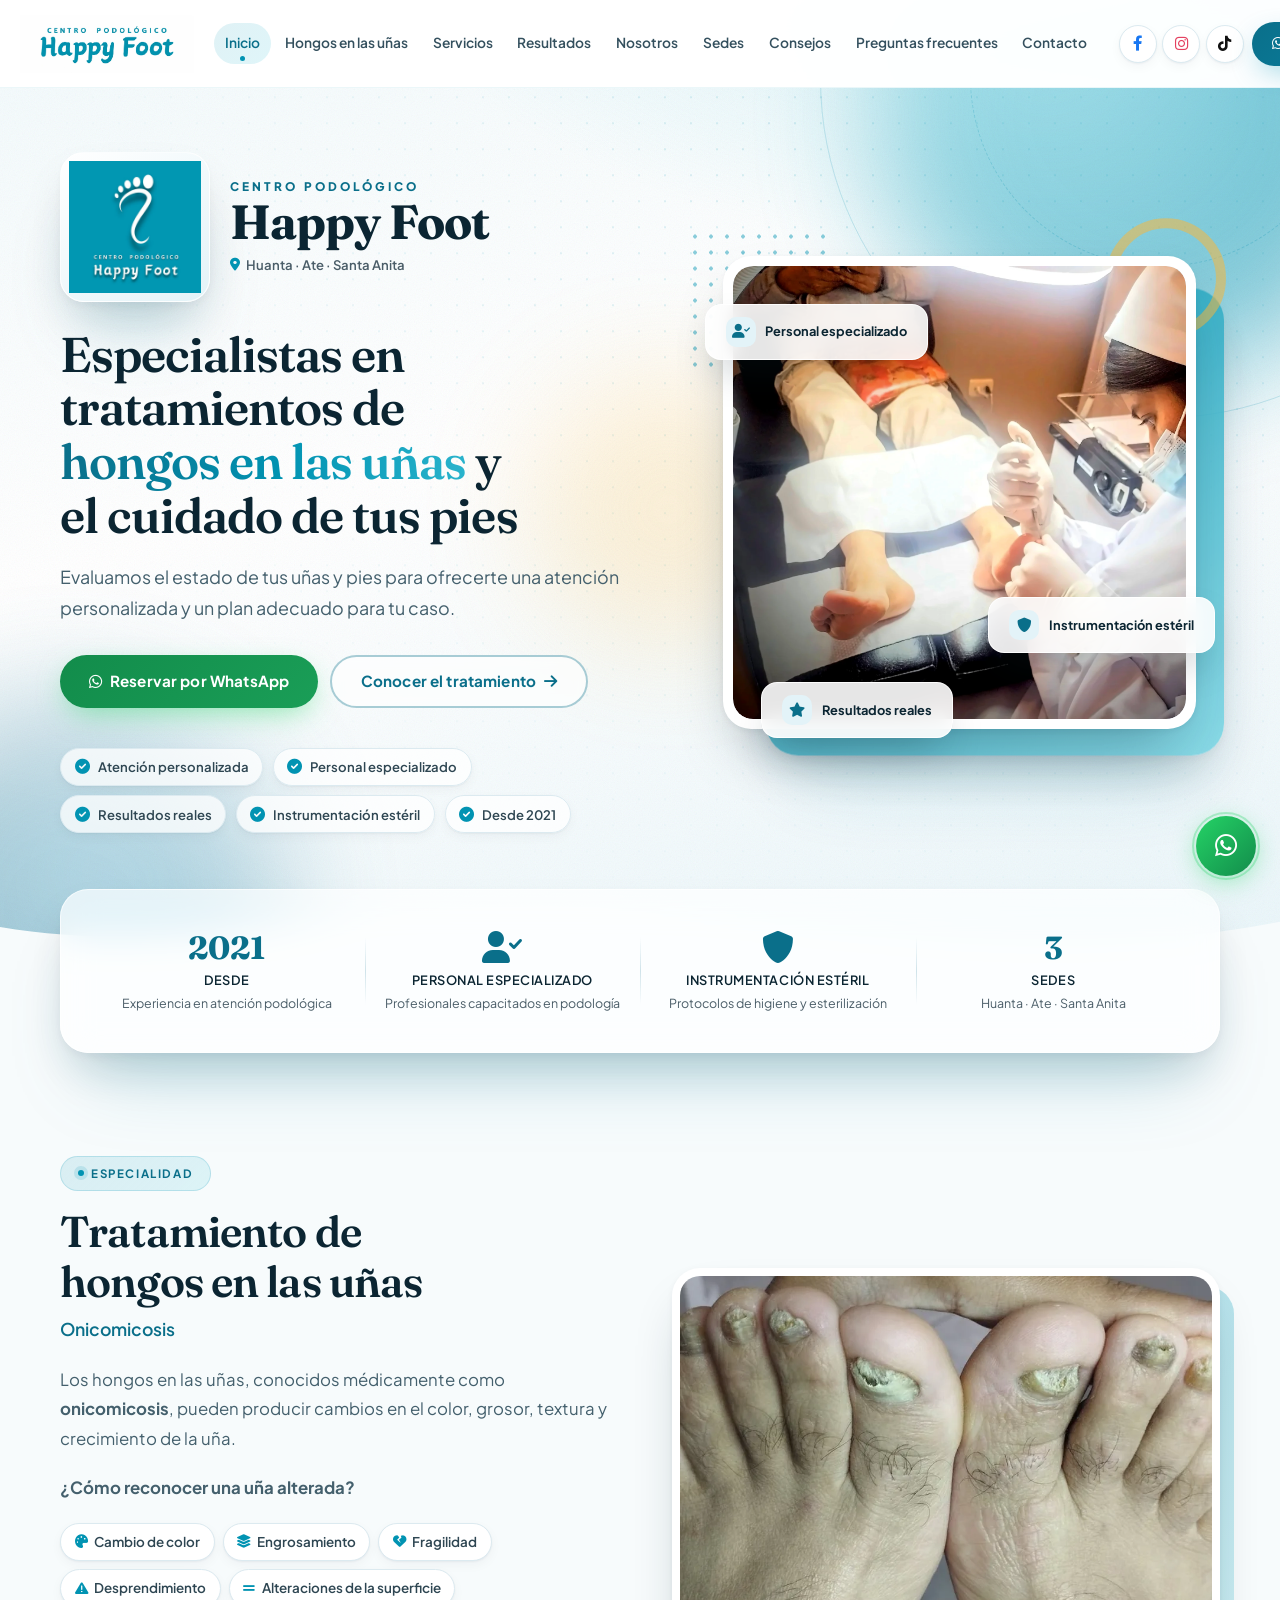
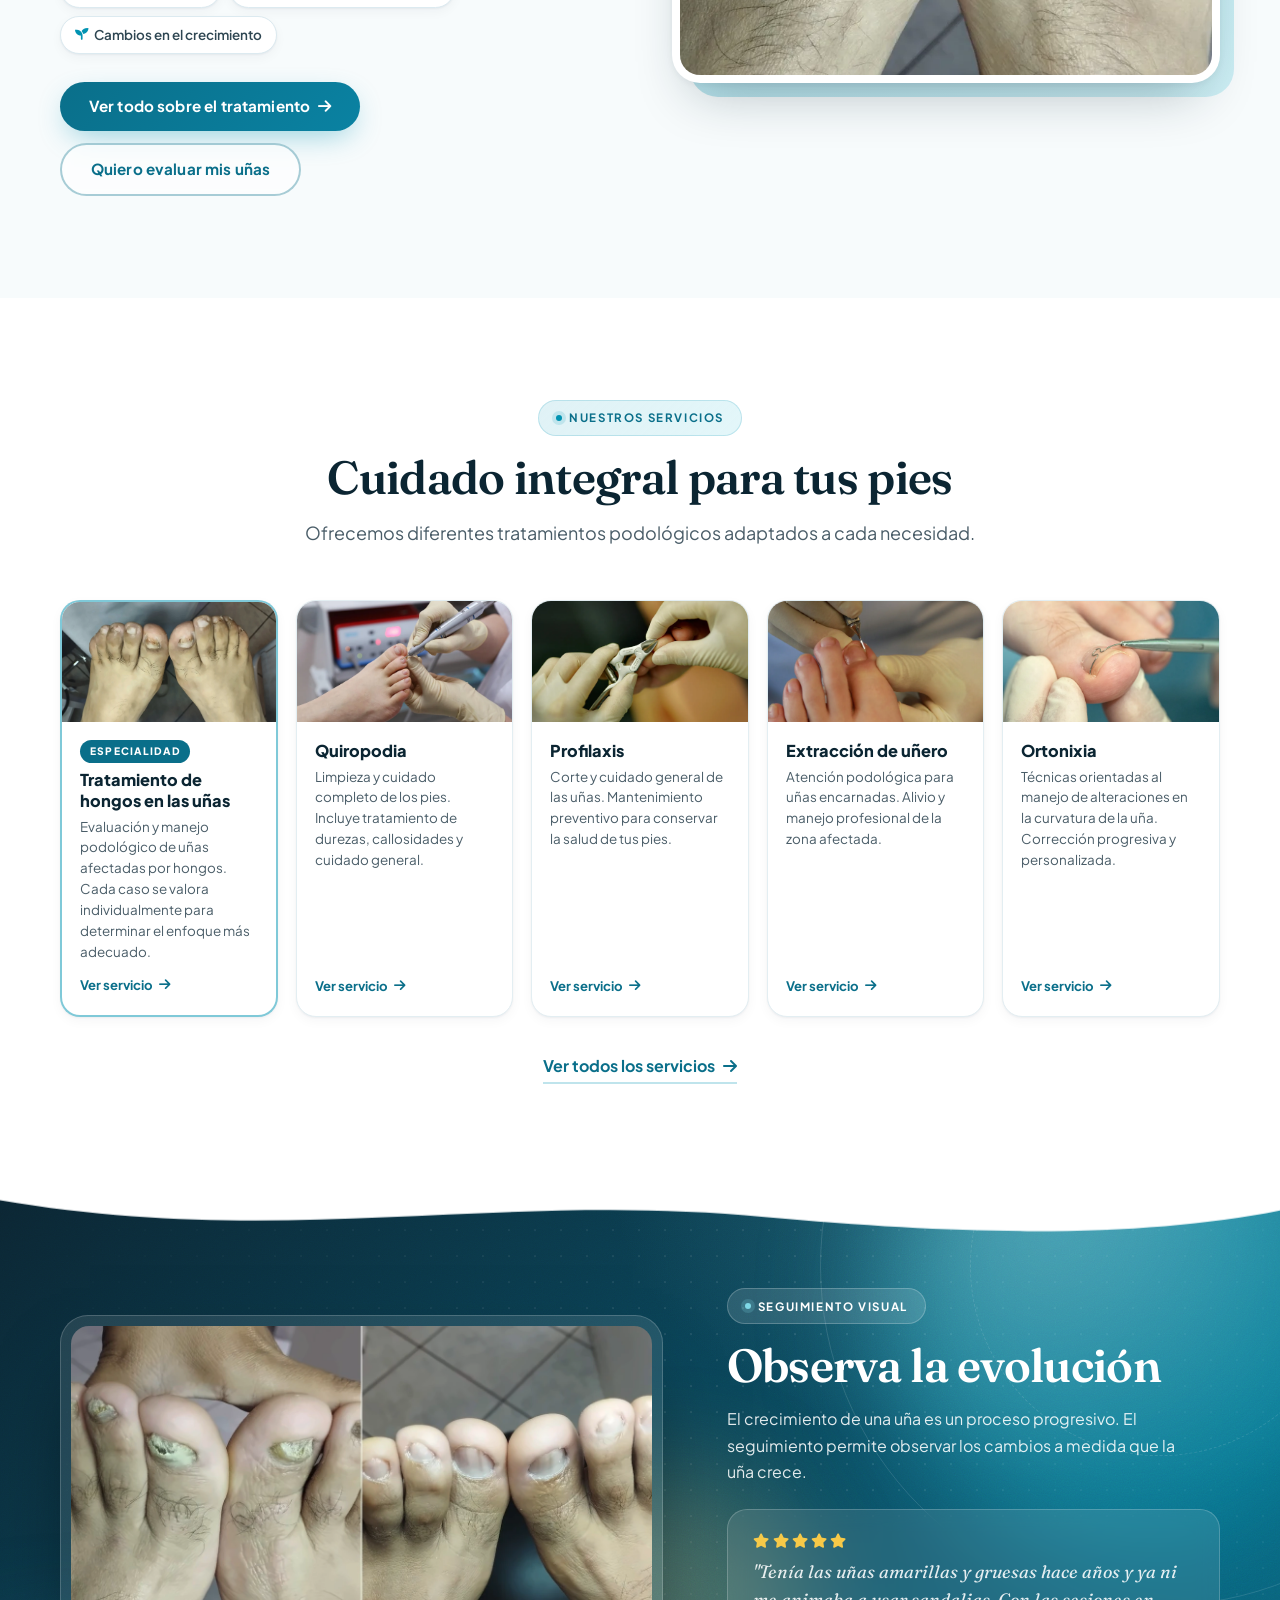
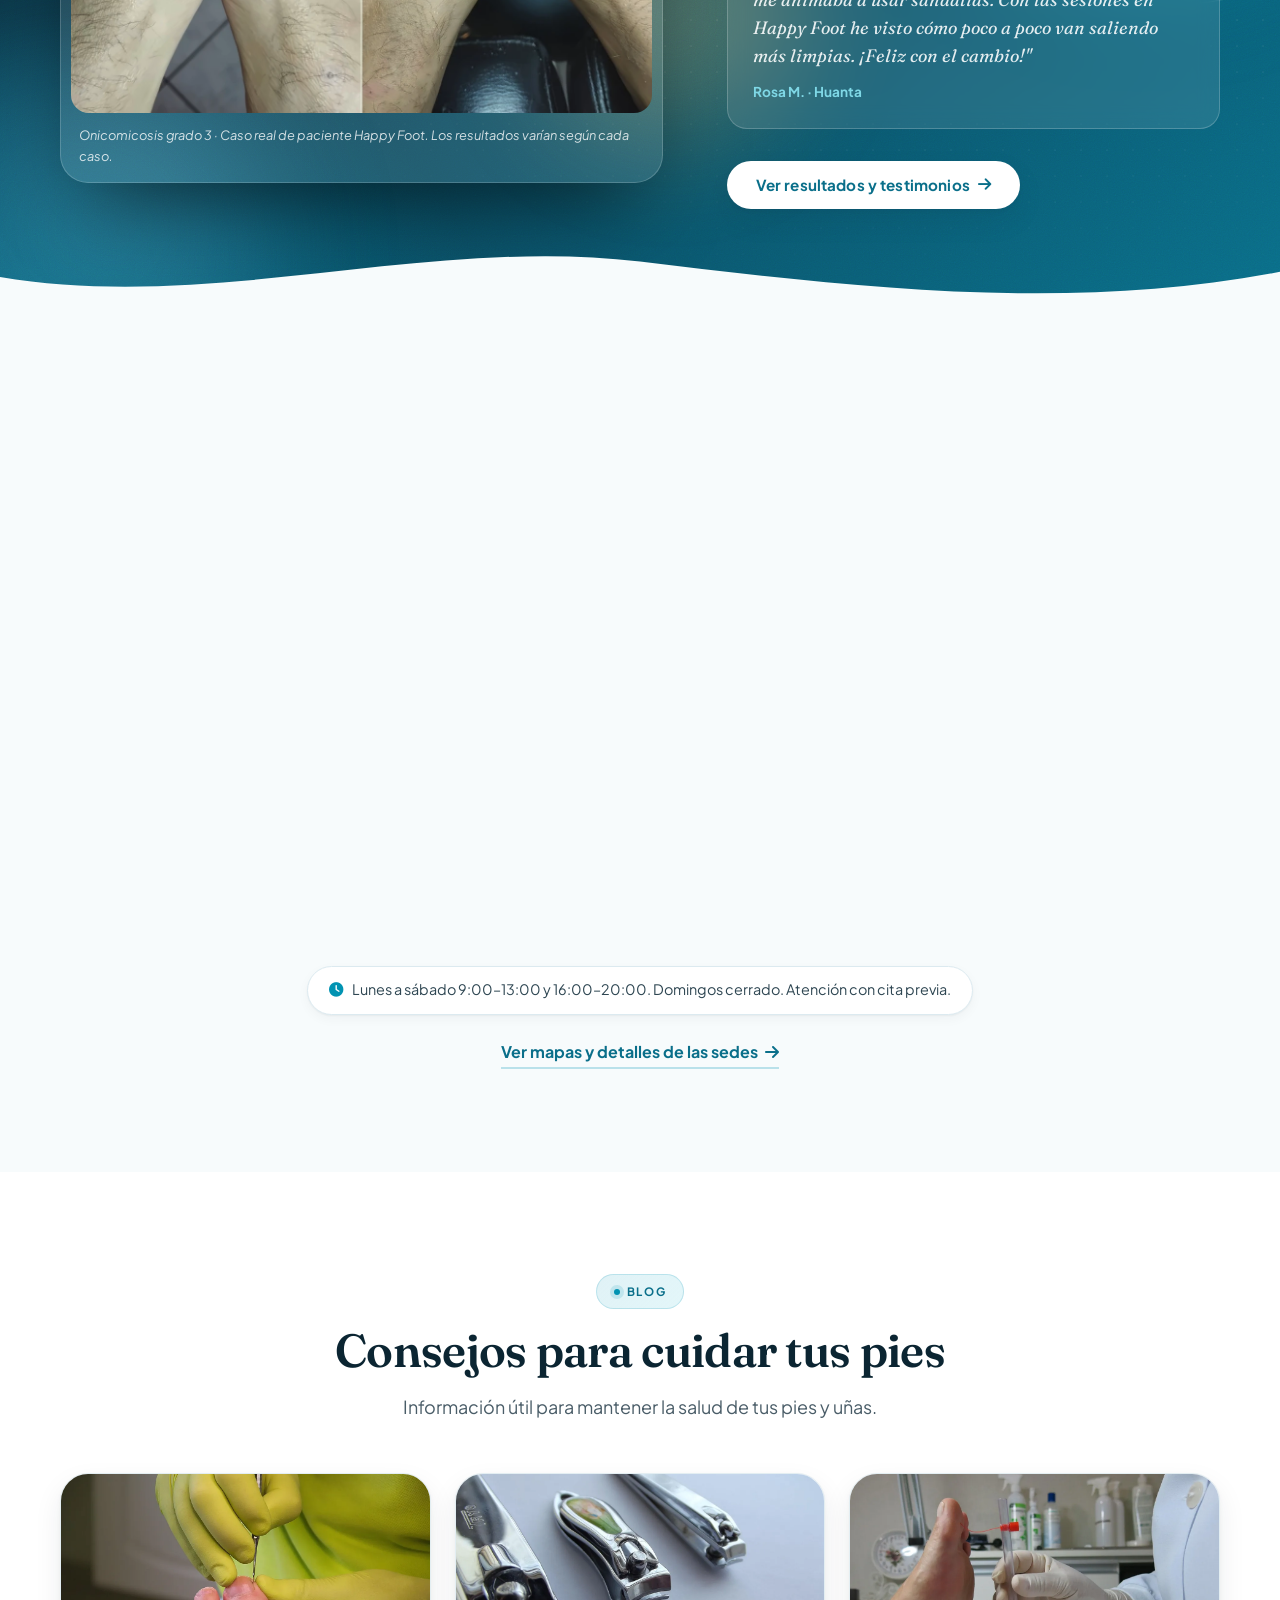
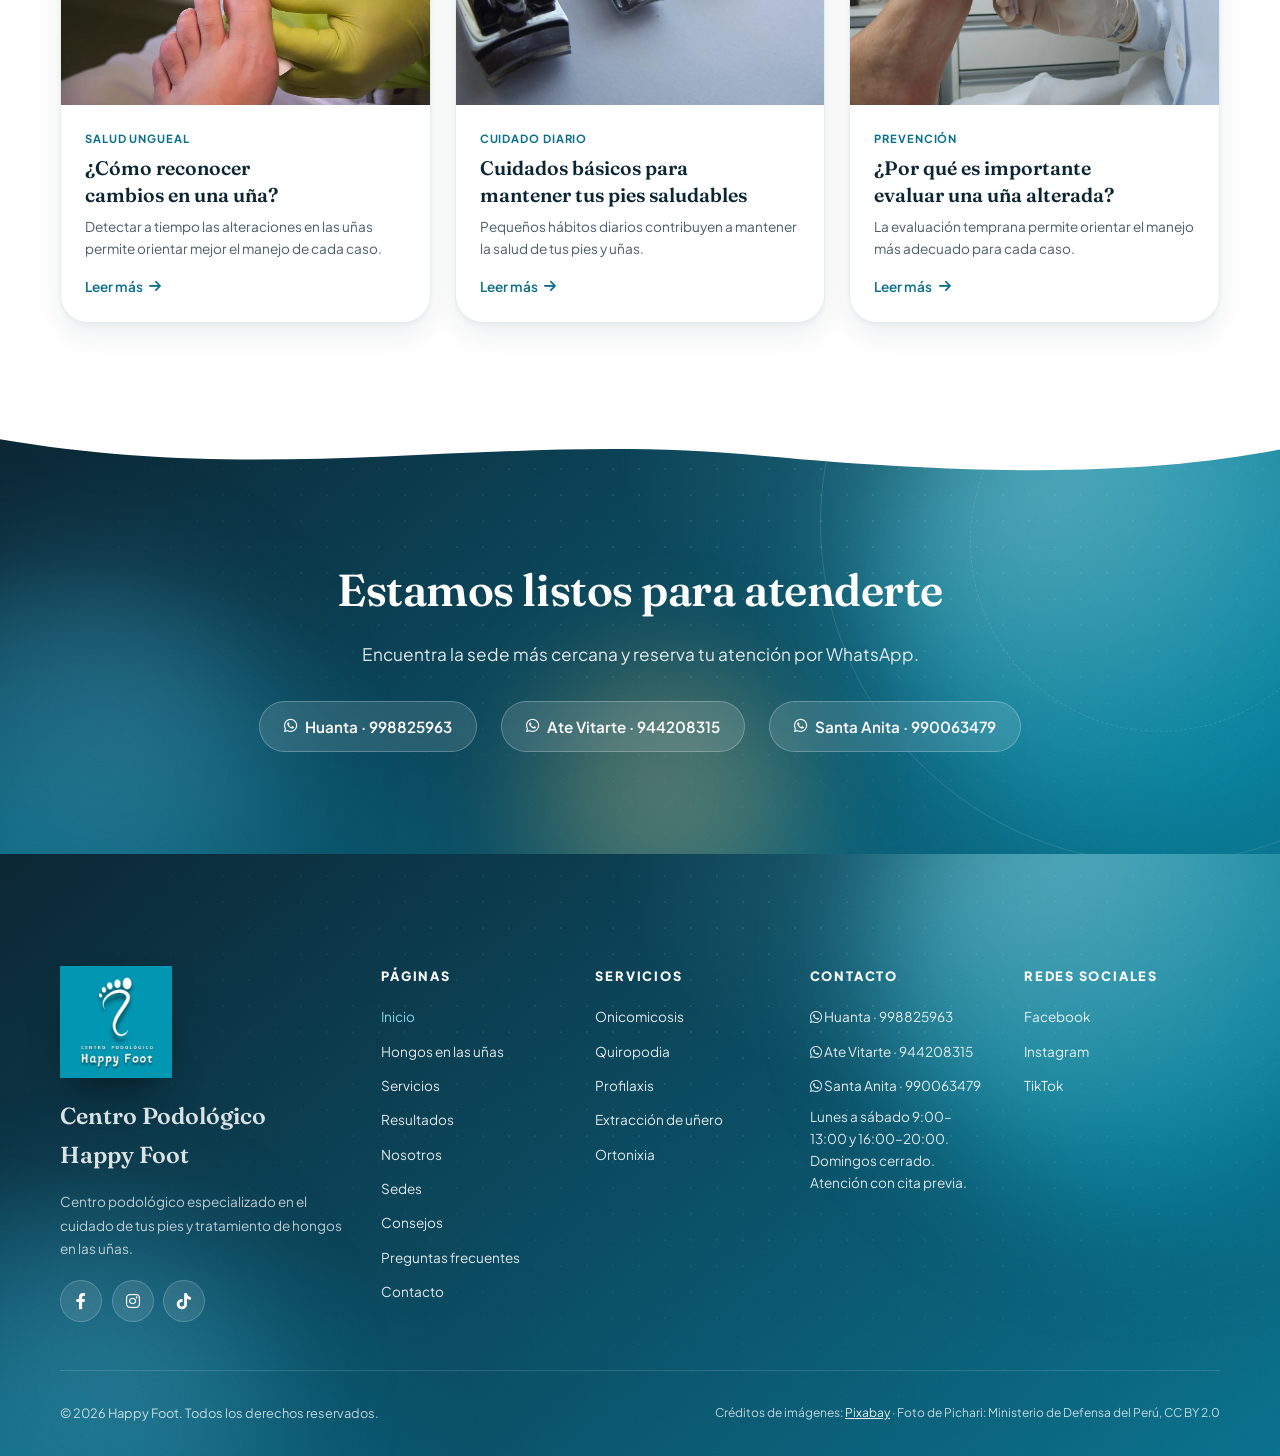
==== index.html @ c752b042 "Actualizar enlace de Instagram a podologiahappyfoot" ====
<!DOCTYPE html>
<html lang="es">
<head>
  <meta charset="UTF-8">
  <meta name="viewport" content="width=device-width, initial-scale=1.0, viewport-fit=cover">
  <title>Happy Foot | Centro Podológico especializado en hongos en las uñas</title>
  <meta name="description" content="Centro podológico especializado en tratamiento de hongos en las uñas (onicomicosis). Personal especializado, resultados reales, instrumentación estéril y seguimiento desde 2021. Sedes en Huanta, Ate Vitarte y Santa Anita.">
  <link rel="canonical" href="https://happyfootgeneral.github.io/Centro-Podol-gico-Happy-Foot/">
  <meta name="robots" content="index, follow">
  <meta name="theme-color" content="#0193B2">
  <meta property="og:site_name" content="Centro Podológico Happy Foot">
  <meta property="og:title" content="Happy Foot | Centro Podológico especializado en hongos en las uñas">
  <meta property="og:description" content="Centro podológico especializado en tratamiento de hongos en las uñas (onicomicosis). Personal especializado, resultados reales, instrumentación estéril y seguimiento desde 2021. Sedes en Huanta, Ate Vitarte y Santa Anita.">
  <meta property="og:type" content="website">
  <meta property="og:url" content="https://happyfootgeneral.github.io/Centro-Podol-gico-Happy-Foot/">
  <meta property="og:image" content="https://happyfootgeneral.github.io/Centro-Podol-gico-Happy-Foot/img/og-image.jpg">
  <meta property="og:image:width" content="1200">
  <meta property="og:image:height" content="630">
  <meta property="og:image:alt" content="Logo del Centro Podológico Happy Foot">
  <meta property="og:locale" content="es_PE">
  <meta name="twitter:card" content="summary_large_image">
  <meta name="twitter:title" content="Happy Foot | Centro Podológico especializado en hongos en las uñas">
  <meta name="twitter:description" content="Centro podológico especializado en tratamiento de hongos en las uñas (onicomicosis). Personal especializado, resultados reales, instrumentación estéril y seguimiento desde 2021. Sedes en Huanta, Ate Vitarte y Santa Anita.">
  <meta name="twitter:image" content="https://happyfootgeneral.github.io/Centro-Podol-gico-Happy-Foot/img/og-image.jpg">
  <link rel="icon" href="favicon.ico" sizes="any">
  <link rel="icon" type="image/png" sizes="32x32" href="img/favicon-32.png">
  <link rel="apple-touch-icon" href="img/apple-touch-icon.png">
  <link rel="manifest" href="site.webmanifest">
  <link rel="preconnect" href="https://fonts.googleapis.com">
  <link rel="preconnect" href="https://fonts.gstatic.com" crossorigin>
  <link href="https://fonts.googleapis.com/css2?family=Fraunces:opsz,wght@9..144,500;9..144,600;9..144,700&family=Plus+Jakarta+Sans:wght@400;500;600;700;800&display=swap" rel="stylesheet">
  <link rel="stylesheet" href="https://cdnjs.cloudflare.com/ajax/libs/font-awesome/6.0.0-beta3/css/all.min.css">
  <link rel="stylesheet" href="css/styles.css?v=10">
  <script>document.documentElement.classList.add('js');</script>
  <script type="application/ld+json">{"@context":"https://schema.org","@graph":[{"@type":"Organization","@id":"https://happyfootgeneral.github.io/Centro-Podol-gico-Happy-Foot/#organizacion","name":"Centro Podológico Happy Foot","alternateName":"Happy Foot","url":"https://happyfootgeneral.github.io/Centro-Podol-gico-Happy-Foot/","logo":"https://happyfootgeneral.github.io/Centro-Podol-gico-Happy-Foot/img/logo.png","image":"https://happyfootgeneral.github.io/Centro-Podol-gico-Happy-Foot/img/og-image.jpg","foundingDate":"2021","description":"Centro podológico especializado en el cuidado de tus pies y tratamiento de hongos en las uñas.","sameAs":["https://www.facebook.com/profile.php?id=61554678720027","https://www.instagram.com/podologiahappyfoot/","https://www.tiktok.com/@podologiahappyfoot"]},{"@type":"MedicalBusiness","@id":"https://happyfootgeneral.github.io/Centro-Podol-gico-Happy-Foot/sedes.html#huanta","name":"Happy Foot Huanta","parentOrganization":{"@id":"https://happyfootgeneral.github.io/Centro-Podol-gico-Happy-Foot/#organizacion"},"url":"https://happyfootgeneral.github.io/Centro-Podol-gico-Happy-Foot/sedes.html#huanta","image":"https://happyfootgeneral.github.io/Centro-Podol-gico-Happy-Foot/img/og-image.jpg","telephone":"+51998825963","address":{"@type":"PostalAddress","streetAddress":"Jr. Razuhuillca 223","addressLocality":"Huanta","addressRegion":"Ayacucho","addressCountry":"PE"},"hasMap":"https://www.google.com/maps/place/Centro+Podol%C3%B3gico+L%C3%A1ser+%22Happy+Foot%22/@-12.9391615,-74.2476823,17z/data=!3m1!4b1!4m6!3m5!1s0x910d83005bfe06b3:0xa6ca51afe73aeee5!8m2!3d-12.9391615!4d-74.2476823!16s%2Fg%2F11vm36p83v","openingHoursSpecification":[{"@type":"OpeningHoursSpecification","dayOfWeek":["Monday","Tuesday","Wednesday","Thursday","Friday","Saturday"],"opens":"09:00","closes":"13:00"},{"@type":"OpeningHoursSpecification","dayOfWeek":["Monday","Tuesday","Wednesday","Thursday","Friday","Saturday"],"opens":"16:00","closes":"20:00"}],"areaServed":"Huanta","geo":{"@type":"GeoCoordinates","latitude":-12.9391615,"longitude":-74.2476823}},{"@type":"MedicalBusiness","@id":"https://happyfootgeneral.github.io/Centro-Podol-gico-Happy-Foot/sedes.html#ate","name":"Happy Foot Ate Vitarte","parentOrganization":{"@id":"https://happyfootgeneral.github.io/Centro-Podol-gico-Happy-Foot/#organizacion"},"url":"https://happyfootgeneral.github.io/Centro-Podol-gico-Happy-Foot/sedes.html#ate","image":"https://happyfootgeneral.github.io/Centro-Podol-gico-Happy-Foot/img/og-image.jpg","telephone":"+51944208315","address":{"@type":"PostalAddress","streetAddress":"Prolongación Javier Prado 8726","addressLocality":"Ate","addressRegion":"Lima","addressCountry":"PE"},"hasMap":"https://www.google.com/maps/search/?api=1&query=Prolongaci%C3%B3n%20Javier%20Prado%208726%2C%20Ate%2C%20Lima","openingHoursSpecification":[{"@type":"OpeningHoursSpecification","dayOfWeek":["Monday","Tuesday","Wednesday","Thursday","Friday","Saturday"],"opens":"09:00","closes":"13:00"},{"@type":"OpeningHoursSpecification","dayOfWeek":["Monday","Tuesday","Wednesday","Thursday","Friday","Saturday"],"opens":"16:00","closes":"20:00"}],"areaServed":"Ate"},{"@type":"MedicalBusiness","@id":"https://happyfootgeneral.github.io/Centro-Podol-gico-Happy-Foot/sedes.html#santa-anita","name":"Happy Foot Santa Anita","parentOrganization":{"@id":"https://happyfootgeneral.github.io/Centro-Podol-gico-Happy-Foot/#organizacion"},"url":"https://happyfootgeneral.github.io/Centro-Podol-gico-Happy-Foot/sedes.html#santa-anita","image":"https://happyfootgeneral.github.io/Centro-Podol-gico-Happy-Foot/img/og-image.jpg","telephone":"+51990063479","address":{"@type":"PostalAddress","streetAddress":"Av. Los Chancas 287, 2do piso","addressLocality":"Santa Anita","addressRegion":"Lima","addressCountry":"PE"},"hasMap":"https://www.google.com/maps/place/Centro+Podol%C3%B3gico+Happy+Foot+Sede+Lima/@-12.0390899,-76.9682463,17z/data=!3m1!4b1!4m6!3m5!1s0x9105c70077a9df75:0x8540cb12fa832689!8m2!3d-12.0390899!4d-76.9682463!16s%2Fg%2F11zg3k9r49","openingHoursSpecification":[{"@type":"OpeningHoursSpecification","dayOfWeek":["Monday","Tuesday","Wednesday","Thursday","Friday","Saturday"],"opens":"09:00","closes":"13:00"},{"@type":"OpeningHoursSpecification","dayOfWeek":["Monday","Tuesday","Wednesday","Thursday","Friday","Saturday"],"opens":"16:00","closes":"20:00"}],"areaServed":"Santa Anita","geo":{"@type":"GeoCoordinates","latitude":-12.0390899,"longitude":-76.9682463}}]}</script>
</head>
<body>
  <a class="skip-link" href="#contenido">Saltar al contenido</a>

  <header class="header" id="header">
    <div class="container header-inner">
      <a href="./" class="logo" aria-label="Centro Podológico Happy Foot - Inicio">
        <img src="img/logo-horizontal.webp" alt="Centro Podológico Happy Foot" class="logo-wordmark" width="1086" height="362">
      </a>
      <nav class="nav" id="mainNav" aria-label="Navegación principal">
        <a href="./" aria-current="page">Inicio</a>
        <a href="hongos-en-las-unas.html">Hongos en las uñas</a>
        <a href="servicios.html">Servicios</a>
        <a href="resultados.html">Resultados</a>
        <a href="nosotros.html">Nosotros</a>
        <a href="sedes.html">Sedes</a>
        <a href="consejos.html">Consejos</a>
        <a href="preguntas-frecuentes.html">Preguntas frecuentes</a>
        <a href="contacto.html">Contacto</a>
        <div class="nav-extra">
          <div class="nav-social"><a href="https://www.facebook.com/profile.php?id=61554678720027" target="_blank" rel="noopener" class="hs-facebook" aria-label="Facebook de Happy Foot (se abre en una pestaña nueva)"><i class="fab fa-facebook-f" aria-hidden="true"></i> Facebook</a><a href="https://www.instagram.com/podologiahappyfoot/" target="_blank" rel="noopener" class="hs-instagram" aria-label="Instagram de Happy Foot (se abre en una pestaña nueva)"><i class="fab fa-instagram" aria-hidden="true"></i> Instagram</a><a href="https://www.tiktok.com/@podologiahappyfoot" target="_blank" rel="noopener" class="hs-tiktok" aria-label="TikTok de Happy Foot (se abre en una pestaña nueva)"><i class="fab fa-tiktok" aria-hidden="true"></i> TikTok</a></div>
          <button type="button" class="btn btn-whatsapp js-open-wa-selector" data-wa-msg="Hola Happy Foot, quiero reservar una cita."><i class="fab fa-whatsapp" aria-hidden="true"></i> Reservar cita por WhatsApp</button>
        </div>
      </nav>
      <div class="header-cta">
        <div class="header-social"><a href="https://www.facebook.com/profile.php?id=61554678720027" target="_blank" rel="noopener" class="hs-facebook" aria-label="Facebook de Happy Foot (se abre en una pestaña nueva)"><i class="fab fa-facebook-f" aria-hidden="true"></i></a><a href="https://www.instagram.com/podologiahappyfoot/" target="_blank" rel="noopener" class="hs-instagram" aria-label="Instagram de Happy Foot (se abre en una pestaña nueva)"><i class="fab fa-instagram" aria-hidden="true"></i></a><a href="https://www.tiktok.com/@podologiahappyfoot" target="_blank" rel="noopener" class="hs-tiktok" aria-label="TikTok de Happy Foot (se abre en una pestaña nueva)"><i class="fab fa-tiktok" aria-hidden="true"></i></a></div>
        <button type="button" class="btn btn-primary btn-sm js-open-wa-selector" data-wa-msg="Hola Happy Foot, quiero reservar una cita." aria-label="Reservar cita por WhatsApp"><i class="fab fa-whatsapp" aria-hidden="true"></i><span class="btn-text">Reservar cita</span></button>
        <button class="hamburger" id="hamburger" type="button" aria-label="Abrir menú de navegación" aria-expanded="false" aria-controls="mainNav"><span></span><span></span><span></span></button>
      </div>
    </div>
  </header>

  <main id="contenido">
    <section class="hero layered" id="inicio">
      <div class="layer-stack" aria-hidden="true"><div class="lb-base"></div><div class="lb-dots" data-depth="0.06"></div><div class="lb-blob b1" data-depth="0.12"><i></i></div><div class="lb-blob b2" data-depth="-0.08"><i></i></div><div class="lb-blob b3" data-depth="0.18"><i></i></div><div class="lb-ring r1" data-depth="0.05"></div><div class="lb-ring r2" data-depth="0.1"></div><div class="lb-grain"></div></div>
      <div class="container">
        <div class="hero-grid">
          <div class="hero-content">
            <div class="hero-brand">
              <div class="hero-logo-frame"><img src="img/logo.png" alt="Logo del Centro Podológico Happy Foot" width="600" height="600" fetchpriority="high"></div>
              <div class="hero-brand-text">
                <span class="eyebrow">Centro Podológico</span>
                <span class="brand-name">Happy Foot</span>
                <span class="brand-since"><i class="fas fa-map-marker-alt" aria-hidden="true" style="color:var(--brand)"></i> Huanta · Ate · Santa Anita</span>
              </div>
            </div>
            <h1 class="reveal">Especialistas en tratamientos de <span class="highlight">hongos en las uñas</span> y el cuidado de tus pies</h1>
            <p class="reveal">Evaluamos el estado de tus uñas y pies para ofrecerte una atención personalizada y un plan adecuado para tu caso.</p>
            <div class="hero-buttons reveal">
              <button type="button" class="btn btn-whatsapp js-open-wa-selector" data-wa-msg="Hola Happy Foot, quiero reservar una cita."><i class="fab fa-whatsapp" aria-hidden="true"></i> Reservar por WhatsApp</button>
              <a href="hongos-en-las-unas.html" class="btn btn-outline">Conocer el tratamiento <i class="fas fa-arrow-right" aria-hidden="true"></i></a>
            </div>
            <div class="hero-features reveal"><div class="hero-feature"><i class="fas fa-check-circle" aria-hidden="true"></i> Atención personalizada</div><div class="hero-feature"><i class="fas fa-check-circle" aria-hidden="true"></i> Personal especializado</div><div class="hero-feature"><i class="fas fa-check-circle" aria-hidden="true"></i> Resultados reales</div><div class="hero-feature"><i class="fas fa-check-circle" aria-hidden="true"></i> Instrumentación estéril</div><div class="hero-feature"><i class="fas fa-check-circle" aria-hidden="true"></i> Desde 2021</div></div>
          </div>
          <div class="hero-visual">
            <div class="photo-stack">
              <span class="deco deco-back" data-depth="0.05" aria-hidden="true"></span>
              <span class="deco deco-dots" data-depth="-0.08" aria-hidden="true"></span>
              <span class="deco deco-ring" data-depth="0.12" aria-hidden="true"></span>
              <div class="photo-frame">
                <div class="hero-image-wrapper">
                  <img src="img/hero-happyfoot.webp" alt="Atención podológica en Happy Foot" width="1600" height="1600" fetchpriority="high" class="js-img-fallback" data-fallback="img/hero-podologo-atendiendo.webp">
                </div>
              </div>
              <div class="hero-float hero-float-1" aria-hidden="true"><i class="fas fa-user-check"></i> Personal especializado</div>
              <div class="hero-float hero-float-2" aria-hidden="true"><i class="fas fa-shield-alt"></i> Instrumentación estéril</div>
              <div class="hero-float hero-float-3" aria-hidden="true"><i class="fas fa-star"></i> Resultados reales</div>
            </div>
          </div>
        </div>
      </div>
      <div class="wave wave-bottom" aria-hidden="true"><svg viewBox="0 0 1440 120" preserveAspectRatio="none" focusable="false"><path d="M0,64 C240,120 480,0 720,40 C960,80 1200,120 1440,56 L1440,120 L0,120 Z" fill="#F7FBFC"/></svg></div>
    </section>

    <section class="trust-bar" aria-label="Indicadores de confianza">
      <div class="container">
        <div class="trust-grid stagger">
          <div class="trust-item reveal"><div class="number">2021</div><div class="label">Desde</div><div class="desc">Experiencia en atención podológica</div></div>
          <div class="trust-item reveal"><div class="number"><i class="fas fa-user-check" aria-hidden="true"></i></div><div class="label">Personal especializado</div><div class="desc">Profesionales capacitados en podología</div></div>
          <div class="trust-item reveal"><div class="number"><i class="fas fa-shield-alt" aria-hidden="true"></i></div><div class="label">Instrumentación estéril</div><div class="desc">Protocolos de higiene y esterilización</div></div>
          <div class="trust-item reveal"><div class="number">3</div><div class="label">Sedes</div><div class="desc">Huanta · Ate · Santa Anita</div></div>
        </div>
      </div>
    </section>

    <section class="section" id="hongos">
      <div class="container split">
        <div class="fungus-content">
          <span class="badge reveal">Especialidad</span>
          <h2 class="display-h2 reveal">Tratamiento de hongos en las uñas</h2>
          <p class="subtitle reveal">Onicomicosis</p>
          <p class="reveal">Los hongos en las uñas, conocidos médicamente como <strong>onicomicosis</strong>, pueden producir cambios en el color, grosor, textura y crecimiento de la uña.</p>
          <p class="reveal chip-title">¿Cómo reconocer una uña alterada?</p>
          <ul class="chip-list reveal"><li><a href="hongos-en-las-unas.html#sintomas"><i class="fas fa-palette" aria-hidden="true"></i> Cambio de color</a></li><li><a href="hongos-en-las-unas.html#sintomas"><i class="fas fa-layer-group" aria-hidden="true"></i> Engrosamiento</a></li><li><a href="hongos-en-las-unas.html#sintomas"><i class="fas fa-heart-broken" aria-hidden="true"></i> Fragilidad</a></li><li><a href="hongos-en-las-unas.html#sintomas"><i class="fas fa-exclamation-triangle" aria-hidden="true"></i> Desprendimiento</a></li><li><a href="hongos-en-las-unas.html#sintomas"><i class="fas fa-grip-lines" aria-hidden="true"></i> Alteraciones de la superficie</a></li><li><a href="hongos-en-las-unas.html#sintomas"><i class="fas fa-seedling" aria-hidden="true"></i> Cambios en el crecimiento</a></li></ul>
          <div class="actions reveal">
            <a href="hongos-en-las-unas.html" class="btn btn-primary">Ver todo sobre el tratamiento <i class="fas fa-arrow-right" aria-hidden="true"></i></a>
            <button type="button" class="btn btn-outline js-open-wa-selector" data-wa-msg="Hola Happy Foot, quiero evaluar mis uñas y recibir información sobre el tratamiento de hongos.">Quiero evaluar mis uñas</button>
          </div>
        </div>
        <div class="media-frame">
          <div class="inner" style="aspect-ratio:4/3"><img src="img/onicomicosis-caso1-antes.webp" alt="Uña afectada por hongos - onicomicosis caso 1" width="600" height="450" loading="lazy" decoding="async" class="js-img-fallback"></div>
        </div>
      </div>
    </section>

    <section class="section bg-white" id="servicios">
      <div class="container">
        <div class="section-header reveal">
          <span class="badge">Nuestros servicios</span>
          <h2>Cuidado integral para tus pies</h2>
          <p>Ofrecemos diferentes tratamientos podológicos adaptados a cada necesidad.</p>
        </div>
        <div class="svc-mini-grid scroller-mobile">
          <a class="svc-mini is-featured" href="servicios.html#servicio-onicomicosis">
            <div class="svc-img"><img src="img/servicio-hongos.webp" alt="Tratamiento de hongos en las uñas en Happy Foot" width="1200" height="903" loading="lazy" decoding="async" class="js-img-fallback" style="object-position: 50% 15%;"></div>
            <div class="svc-body"><span class="tag">ESPECIALIDAD</span><h3>Tratamiento de hongos en las uñas</h3><p>Evaluación y manejo podológico de uñas afectadas por hongos. Cada caso se valora individualmente para determinar el enfoque más adecuado.</p><span class="more">Ver servicio <i class="fas fa-arrow-right" aria-hidden="true"></i></span></div>
          </a>
          <a class="svc-mini" href="servicios.html#servicio-quiropodia">
            <div class="svc-img"><img src="img/quiropodia.webp" alt="Servicio de quiropodia en Happy Foot" width="800" height="450" loading="lazy" decoding="async" class="js-img-fallback"></div>
            <div class="svc-body"><h3>Quiropodia</h3><p>Limpieza y cuidado completo de los pies. Incluye tratamiento de durezas, callosidades y cuidado general.</p><span class="more">Ver servicio <i class="fas fa-arrow-right" aria-hidden="true"></i></span></div>
          </a>
          <a class="svc-mini" href="servicios.html#servicio-profilaxis">
            <div class="svc-img"><img src="img/profilaxis-corte-unas.webp" alt="Servicio de profilaxis - corte y cuidado de uñas" width="800" height="450" loading="lazy" decoding="async" class="js-img-fallback"></div>
            <div class="svc-body"><h3>Profilaxis</h3><p>Corte y cuidado general de las uñas. Mantenimiento preventivo para conservar la salud de tus pies.</p><span class="more">Ver servicio <i class="fas fa-arrow-right" aria-hidden="true"></i></span></div>
          </a>
          <a class="svc-mini" href="servicios.html#servicio-unero">
            <div class="svc-img"><img src="img/extraccion-unero.webp" alt="Servicio de extracción de uñero" width="800" height="450" loading="lazy" decoding="async" class="js-img-fallback"></div>
            <div class="svc-body"><h3>Extracción de uñero</h3><p>Atención podológica para uñas encarnadas. Alivio y manejo profesional de la zona afectada.</p><span class="more">Ver servicio <i class="fas fa-arrow-right" aria-hidden="true"></i></span></div>
          </a>
          <a class="svc-mini" href="servicios.html#servicio-ortonixia">
            <div class="svc-img"><img src="img/ortonixia.webp" alt="Servicio de ortonixia" width="800" height="450" loading="lazy" decoding="async" class="js-img-fallback"></div>
            <div class="svc-body"><h3>Ortonixia</h3><p>Técnicas orientadas al manejo de alteraciones en la curvatura de la uña. Corrección progresiva y personalizada.</p><span class="more">Ver servicio <i class="fas fa-arrow-right" aria-hidden="true"></i></span></div>
          </a>
        </div>
        <p class="scroll-hint" aria-hidden="true"><i class="fas fa-hand-point-right"></i> Desliza para ver más</p>
        <p class="center" style="margin-top:2.25rem"><a class="text-link" href="servicios.html">Ver todos los servicios <i class="fas fa-arrow-right" aria-hidden="true"></i></a></p>
      </div>
    </section>

    <section class="section results-band layered dark on-dark" id="resultados">
      <div class="layer-stack" aria-hidden="true"><div class="lb-base"></div><div class="lb-dots" data-depth="0.06"></div><div class="lb-blob b1" data-depth="0.12"><i></i></div><div class="lb-blob b2" data-depth="-0.08"><i></i></div><div class="lb-blob b3" data-depth="0.18"><i></i></div><div class="lb-ring r1" data-depth="0.05"></div><div class="lb-ring r2" data-depth="0.1"></div><div class="lb-grain"></div></div>
      <div class="wave wave-top" aria-hidden="true"><svg viewBox="0 0 1440 120" preserveAspectRatio="none" focusable="false"><path d="M0,96 C320,20 560,110 860,70 C1110,38 1290,40 1440,80 L1440,120 L0,120 Z" fill="#FFFFFF"/></svg></div>
      <div class="container results-grid">
        <figure class="results-photo">
          <div class="inner"><img src="img/carrusel-onicomicosis-grado3.webp" alt="Evolución de onicomicosis grado 3 tratada en Happy Foot" width="1200" height="800" loading="lazy" decoding="async" class="js-img-fallback"></div>
          <figcaption>Onicomicosis grado 3 · Caso real de paciente Happy Foot. Los resultados varían según cada caso.</figcaption>
        </figure>
        <div>
          <span class="badge reveal">Seguimiento visual</span>
          <h2 class="display-h2 reveal">Observa la evolución</h2>
          <p class="reveal">El crecimiento de una uña es un proceso progresivo. El seguimiento permite observar los cambios a medida que la uña crece.</p>
          <figure class="quote-card reveal">
            <div class="testimonial-stars" role="img" aria-label="5 de 5 estrellas"><i class="fas fa-star" aria-hidden="true"></i><i class="fas fa-star" aria-hidden="true"></i><i class="fas fa-star" aria-hidden="true"></i><i class="fas fa-star" aria-hidden="true"></i><i class="fas fa-star" aria-hidden="true"></i></div>
            <blockquote><p>"Tenía las uñas amarillas y gruesas hace años y ya ni me animaba a usar sandalias. Con las sesiones en Happy Foot he visto cómo poco a poco van saliendo más limpias. ¡Feliz con el cambio!"</p></blockquote>
            <figcaption class="who">Rosa M. · Huanta</figcaption>
          </figure>
          <div class="actions reveal">
            <a href="resultados.html" class="btn btn-white">Ver resultados y testimonios <i class="fas fa-arrow-right" aria-hidden="true"></i></a>
          </div>
        </div>
      </div>
      <div class="wave wave-bottom" aria-hidden="true"><svg viewBox="0 0 1440 120" preserveAspectRatio="none" focusable="false"><path d="M0,64 C240,120 480,0 720,40 C960,80 1200,120 1440,56 L1440,120 L0,120 Z" fill="#F7FBFC"/></svg></div>
    </section>

    <section class="section" id="sedes">
      <div class="container">
        <div class="section-header reveal">
          <span class="badge">Ubicaciones</span>
          <h2>Encuentra tu sede</h2>
          <p>Estamos cerca de ti. Elige la sede más conveniente y reserva tu atención.</p>
        </div>
        <div class="sede-mini-grid stagger">
          <article class="sede-mini glass-card reveal">
            <span class="pin"><i class="fas fa-map-marker-alt" aria-hidden="true"></i></span>
            <h3>Huanta</h3>
            <p class="addr">Jr. Razuhuillca 223</p>
            <p class="ref">A media cuadra del parque central, Huanta, Ayacucho</p>
            <p class="tel"><i class="fab fa-whatsapp" aria-hidden="true"></i> 998825963</p>
            <div class="actions">
              <a class="btn btn-whatsapp" href="https://wa.me/51998825963?text=Hola%20Happy%20Foot%2C%20quiero%20reservar%20una%20cita%20en%20la%20sede%20de%20Huanta." target="_blank" rel="noopener" aria-label="Reservar en Huanta por WhatsApp"><i class="fab fa-whatsapp" aria-hidden="true"></i> Reservar</a>
              <a class="btn btn-outline" href="sedes.html#huanta" aria-label="Ver mapa de la sede Huanta">Ver mapa</a>
            </div>
          </article>
          <article class="sede-mini glass-card reveal">
            <span class="pin"><i class="fas fa-map-marker-alt" aria-hidden="true"></i></span>
            <h3>Ate Vitarte</h3>
            <p class="addr">Prolongación Javier Prado 8726</p>
            <p class="ref">Frente al Mall Puruchuco, Ate, Lima</p>
            <p class="tel"><i class="fab fa-whatsapp" aria-hidden="true"></i> 944208315</p>
            <div class="actions">
              <a class="btn btn-whatsapp" href="https://wa.me/51944208315?text=Hola%20Happy%20Foot%2C%20quiero%20reservar%20una%20cita%20en%20la%20sede%20de%20Ate%20Vitarte." target="_blank" rel="noopener" aria-label="Reservar en Ate Vitarte por WhatsApp"><i class="fab fa-whatsapp" aria-hidden="true"></i> Reservar</a>
              <a class="btn btn-outline" href="sedes.html#ate" aria-label="Ver mapa de la sede Ate Vitarte">Ver mapa</a>
            </div>
          </article>
          <article class="sede-mini glass-card reveal">
            <span class="pin"><i class="fas fa-map-marker-alt" aria-hidden="true"></i></span>
            <h3>Santa Anita</h3>
            <p class="addr">Av. Los Chancas 287, 2do piso</p>
            <p class="ref">A media cuadra del colegio Daniel A. Carrión, Santa Anita, Lima</p>
            <p class="tel"><i class="fab fa-whatsapp" aria-hidden="true"></i> 990063479</p>
            <div class="actions">
              <a class="btn btn-whatsapp" href="https://wa.me/51990063479?text=Hola%20Happy%20Foot%2C%20quiero%20reservar%20una%20cita%20en%20la%20sede%20de%20Santa%20Anita." target="_blank" rel="noopener" aria-label="Reservar en Santa Anita por WhatsApp"><i class="fab fa-whatsapp" aria-hidden="true"></i> Reservar</a>
              <a class="btn btn-outline" href="sedes.html#santa-anita" aria-label="Ver mapa de la sede Santa Anita">Ver mapa</a>
            </div>
          </article>
          <article class="sede-mini soon reveal">
            <span class="pin"><i class="fas fa-clock" aria-hidden="true"></i></span>
            <h3>Pichari – VRAEM</h3>
            <p class="addr">Próximamente</p>
            <p class="ref">Nueva sede en camino. Pronto compartiremos más información.</p>
          </article>
        </div>
        <p class="center"><span class="schedule-pill"><i class="fas fa-clock" aria-hidden="true"></i> Lunes a sábado 9:00–13:00 y 16:00–20:00. Domingos cerrado. Atención con cita previa.</span></p>
        <p class="center" style="margin-top:1.5rem"><a class="text-link" href="sedes.html">Ver mapas y detalles de las sedes <i class="fas fa-arrow-right" aria-hidden="true"></i></a></p>
      </div>
    </section>

    <section class="section bg-white" id="consejos">
      <div class="container">
        <div class="section-header reveal">
          <span class="badge">Blog</span>
          <h2>Consejos para cuidar tus pies</h2>
          <p>Información útil para mantener la salud de tus pies y uñas.</p>
        </div>
        <div class="blog-grid scroller-mobile">
          <article class="blog-card">
            <div class="blog-image"><img src="img/blog-cambios-una.webp" alt="Uña con cambios visibles" width="600" height="400" loading="lazy" decoding="async" class="js-img-fallback"></div>
            <div class="blog-body">
              <span class="blog-category">Salud ungueal</span>
              <h3><a href="consejos.html#reconocer-cambios-en-una-una">¿Cómo reconocer cambios en una uña?</a></h3>
              <p class="blog-preview">Detectar a tiempo las alteraciones en las uñas permite orientar mejor el manejo de cada caso.</p>
              <a class="blog-link" href="consejos.html#reconocer-cambios-en-una-una" aria-label="Leer más: ¿Cómo reconocer cambios en una uña?">Leer más <i class="fas fa-arrow-right" aria-hidden="true"></i></a>
            </div>
          </article>
          <article class="blog-card">
            <div class="blog-image"><img src="img/blog-cuidados-pies.webp" alt="Cuidado diario de los pies" width="600" height="400" loading="lazy" decoding="async" class="js-img-fallback"></div>
            <div class="blog-body">
              <span class="blog-category">Cuidado diario</span>
              <h3><a href="consejos.html#cuidados-basicos-pies-saludables">Cuidados básicos para mantener tus pies saludables</a></h3>
              <p class="blog-preview">Pequeños hábitos diarios contribuyen a mantener la salud de tus pies y uñas.</p>
              <a class="blog-link" href="consejos.html#cuidados-basicos-pies-saludables" aria-label="Leer más: Cuidados básicos para mantener tus pies saludables">Leer más <i class="fas fa-arrow-right" aria-hidden="true"></i></a>
            </div>
          </article>
          <article class="blog-card">
            <div class="blog-image"><img src="img/blog-evaluar-una.webp" alt="Evaluación podológica de una uña" width="600" height="400" loading="lazy" decoding="async" class="js-img-fallback"></div>
            <div class="blog-body">
              <span class="blog-category">Prevención</span>
              <h3><a href="consejos.html#por-que-evaluar-una-una-alterada">¿Por qué es importante evaluar una uña alterada?</a></h3>
              <p class="blog-preview">La evaluación temprana permite orientar el manejo más adecuado para cada caso.</p>
              <a class="blog-link" href="consejos.html#por-que-evaluar-una-una-alterada" aria-label="Leer más: ¿Por qué es importante evaluar una uña alterada?">Leer más <i class="fas fa-arrow-right" aria-hidden="true"></i></a>
            </div>
          </article>
        </div>
        <p class="scroll-hint" aria-hidden="true"><i class="fas fa-hand-point-right"></i> Desliza para ver más</p>
      </div>
    </section>

    <section class="cta-band layered dark on-dark">
      <div class="layer-stack" aria-hidden="true"><div class="lb-base"></div><div class="lb-dots" data-depth="0.06"></div><div class="lb-blob b1" data-depth="0.12"><i></i></div><div class="lb-blob b2" data-depth="-0.08"><i></i></div><div class="lb-blob b3" data-depth="0.18"><i></i></div><div class="lb-ring r1" data-depth="0.05"></div><div class="lb-ring r2" data-depth="0.1"></div><div class="lb-grain"></div></div>
      <div class="wave wave-top" aria-hidden="true"><svg viewBox="0 0 1440 120" preserveAspectRatio="none" focusable="false"><path d="M0,96 C320,20 560,110 860,70 C1110,38 1290,40 1440,80 L1440,120 L0,120 Z" fill="#FFFFFF"/></svg></div>
      <div class="container">
        <h2 class="reveal">Estamos listos para atenderte</h2>
        <p class="reveal">Encuentra la sede más cercana y reserva tu atención por WhatsApp.</p>
        <div class="reveal"><div class="final-cta-phones"><a class="final-cta-phone" href="https://wa.me/51998825963?text=Hola%20Happy%20Foot%2C%20quiero%20reservar%20una%20cita%20en%20la%20sede%20de%20Huanta." target="_blank" rel="noopener"><i class="fab fa-whatsapp" aria-hidden="true"></i> Huanta · 998825963</a><a class="final-cta-phone" href="https://wa.me/51944208315?text=Hola%20Happy%20Foot%2C%20quiero%20reservar%20una%20cita%20en%20la%20sede%20de%20Ate%20Vitarte." target="_blank" rel="noopener"><i class="fab fa-whatsapp" aria-hidden="true"></i> Ate Vitarte · 944208315</a><a class="final-cta-phone" href="https://wa.me/51990063479?text=Hola%20Happy%20Foot%2C%20quiero%20reservar%20una%20cita%20en%20la%20sede%20de%20Santa%20Anita." target="_blank" rel="noopener"><i class="fab fa-whatsapp" aria-hidden="true"></i> Santa Anita · 990063479</a></div></div>
      </div>
    </section>

  </main>

  <footer class="footer layered dark on-dark">
    <div class="layer-stack" aria-hidden="true"><div class="lb-base"></div><div class="lb-dots" data-depth="0.06"></div><div class="lb-blob b1" data-depth="0.12"><i></i></div><div class="lb-blob b2" data-depth="-0.08"><i></i></div><div class="lb-grain"></div></div>
    <div class="container">
      <div class="footer-grid">
        <div class="footer-brand">
          <img src="img/logo.png" alt="Centro Podológico Happy Foot" class="footer-logo" width="600" height="600" loading="lazy" decoding="async">
          <p class="brand-line">Centro Podológico Happy Foot</p>
          <p>Centro podológico especializado en el cuidado de tus pies y tratamiento de hongos en las uñas.</p>
          <div class="footer-social"><a href="https://www.facebook.com/profile.php?id=61554678720027" target="_blank" rel="noopener" class="" aria-label="Facebook de Happy Foot (se abre en una pestaña nueva)"><i class="fab fa-facebook-f" aria-hidden="true"></i></a><a href="https://www.instagram.com/podologiahappyfoot/" target="_blank" rel="noopener" class="" aria-label="Instagram de Happy Foot (se abre en una pestaña nueva)"><i class="fab fa-instagram" aria-hidden="true"></i></a><a href="https://www.tiktok.com/@podologiahappyfoot" target="_blank" rel="noopener" class="" aria-label="TikTok de Happy Foot (se abre en una pestaña nueva)"><i class="fab fa-tiktok" aria-hidden="true"></i></a></div>
        </div>
        <div class="footer-col"><h2 class="footer-h">Páginas</h2><ul><li><a href="./" aria-current="page">Inicio</a></li><li><a href="hongos-en-las-unas.html">Hongos en las uñas</a></li><li><a href="servicios.html">Servicios</a></li><li><a href="resultados.html">Resultados</a></li><li><a href="nosotros.html">Nosotros</a></li><li><a href="sedes.html">Sedes</a></li><li><a href="consejos.html">Consejos</a></li><li><a href="preguntas-frecuentes.html">Preguntas frecuentes</a></li><li><a href="contacto.html">Contacto</a></li></ul></div>
        <div class="footer-col"><h2 class="footer-h">Servicios</h2><ul><li><a href="servicios.html#servicio-onicomicosis">Onicomicosis</a></li><li><a href="servicios.html#servicio-quiropodia">Quiropodia</a></li><li><a href="servicios.html#servicio-profilaxis">Profilaxis</a></li><li><a href="servicios.html#servicio-unero">Extracción de uñero</a></li><li><a href="servicios.html#servicio-ortonixia">Ortonixia</a></li></ul></div>
        <div class="footer-col"><h2 class="footer-h">Contacto</h2><ul><li><a href="https://wa.me/51998825963?text=Hola%20Happy%20Foot%2C%20quiero%20consultar%20sobre%20la%20sede%20de%20Huanta." target="_blank" rel="noopener"><i class="fab fa-whatsapp" aria-hidden="true"></i> Huanta · 998825963</a></li><li><a href="https://wa.me/51944208315?text=Hola%20Happy%20Foot%2C%20quiero%20consultar%20sobre%20la%20sede%20de%20Ate%20Vitarte." target="_blank" rel="noopener"><i class="fab fa-whatsapp" aria-hidden="true"></i> Ate Vitarte · 944208315</a></li><li><a href="https://wa.me/51990063479?text=Hola%20Happy%20Foot%2C%20quiero%20consultar%20sobre%20la%20sede%20de%20Santa%20Anita." target="_blank" rel="noopener"><i class="fab fa-whatsapp" aria-hidden="true"></i> Santa Anita · 990063479</a></li></ul><p class="footer-hours">Lunes a sábado 9:00–13:00 y 16:00–20:00. Domingos cerrado. Atención con cita previa.</p></div>
        <div class="footer-col"><h2 class="footer-h">Redes sociales</h2><ul><li><a href="https://www.facebook.com/profile.php?id=61554678720027" target="_blank" rel="noopener">Facebook</a></li><li><a href="https://www.instagram.com/podologiahappyfoot/" target="_blank" rel="noopener">Instagram</a></li><li><a href="https://www.tiktok.com/@podologiahappyfoot" target="_blank" rel="noopener">TikTok</a></li></ul></div>
      </div>
      <div class="footer-bottom">
        <p>© <span id="year">2026</span> Happy Foot. Todos los derechos reservados.</p>
        <p class="credits">Créditos de imágenes: <a href="https://pixabay.com/" target="_blank" rel="noopener">Pixabay</a> · Foto de Pichari: Ministerio de Defensa del Perú, CC BY 2.0</p>
      </div>
    </div>
  </footer>

  <div class="whatsapp-float">
    <div class="whatsapp-panel" id="whatsappPanel" role="dialog" aria-label="Selector de sede para WhatsApp">
      <h2 class="wa-h">¿En qué sede deseas reservar?</h2>
      <p class="panel-sub" id="whatsappPanelSub">Elige la sede para continuar por WhatsApp</p>
      <div id="whatsappOptions"></div>
    </div>
    <button class="whatsapp-toggle" id="whatsappToggle" type="button" aria-label="Abrir selector de sede para WhatsApp" aria-expanded="false" aria-controls="whatsappPanel"><i class="fab fa-whatsapp" aria-hidden="true"></i></button>
  </div>

  <button class="back-to-top" id="backToTop" type="button" aria-label="Volver arriba"><i class="fas fa-chevron-up" aria-hidden="true"></i></button>

  <script src="js/main.js?v=10" defer></script>
</body>
</html>
---- css/styles.css ----
/* Happy Foot — hoja de estilos compartida.
   Parte 1: componentes base (heredados de la versión de una sola página).
   Parte 2 (al final): capa de diseño premium v10. */
* { margin: 0; padding: 0; box-sizing: border-box; }
html { scroll-behavior: smooth; }
body {
  font-family: 'Inter', system-ui, -apple-system, sans-serif;
  background: #F8FAFC; color: #1E293B; line-height: 1.6;
  overflow-x: hidden; -webkit-font-smoothing: antialiased;
}
img { max-width: 100%; height: auto; display: block; }
a { text-decoration: none; color: inherit; }
button { cursor: pointer; font-family: inherit; border: none; background: none; }

:root {
  --primary: #378FAE;
  --primary-dark: #1E5F7A;
  --primary-light: #5FB3D4;
  --primary-soft: #E2F1F8;
  --accent: #F4B942;
  --dark: #0F2A38;
  --gray-50: #F8FAFC;
  --gray-100: #F1F5F9;
  --gray-200: #E2E8F0;
  --gray-300: #CBD5E1;
  --gray-600: #475569;
  --gray-700: #334155;
  --white: #FFFFFF;
  --radius: 1rem;
  --shadow-sm: 0 1px 3px rgba(0,0,0,0.04);
  --shadow-md: 0 4px 16px rgba(0,0,0,0.06);
  --shadow-lg: 0 12px 40px rgba(0,0,0,0.08);
  --max-width: 1200px;
  --header-height: 84px;
  --whatsapp: #25D366;
}

.container { width: 100%; max-width: var(--max-width); margin: 0 auto; padding: 0 1.25rem; }
.section { padding: 4rem 0; }
.section-header { text-align: center; max-width: 720px; margin: 0 auto 3rem; }
.section-header h2 { font-size: clamp(1.75rem, 4vw, 2.5rem); font-weight: 800; color: var(--dark); letter-spacing: -0.02em; line-height: 1.2; margin-bottom: 0.75rem; }
.section-header p { font-size: clamp(1rem, 1.5vw, 1.125rem); color: var(--gray-600); line-height: 1.7; }
.badge { display: inline-block; background: var(--primary-soft); color: var(--primary-dark); font-size: 0.75rem; font-weight: 700; text-transform: uppercase; letter-spacing: 0.08em; padding: 0.35rem 1rem; border-radius: 100px; margin-bottom: 1rem; }
.btn { display: inline-flex; align-items: center; justify-content: center; gap: 0.5rem; padding: 0.85rem 1.75rem; border-radius: 100px; font-weight: 600; font-size: 0.95rem; transition: all 0.25s ease; white-space: nowrap; line-height: 1.2; min-height: 48px; }
.btn-primary { background: var(--primary); color: var(--white); box-shadow: 0 4px 14px rgba(55, 143, 174, 0.35); }
.btn-primary:hover { background: var(--primary-dark); transform: translateY(-2px); box-shadow: 0 8px 24px rgba(55, 143, 174, 0.4); }
.btn-outline { background: transparent; color: var(--primary); border: 2px solid var(--primary); }
.btn-outline:hover { background: var(--primary); color: var(--white); transform: translateY(-2px); }
.btn-white { background: var(--white); color: var(--primary-dark); box-shadow: var(--shadow-md); }
.btn-white:hover { transform: translateY(-2px); box-shadow: var(--shadow-lg); }
.btn-whatsapp { background: var(--whatsapp); color: var(--white); box-shadow: 0 4px 14px rgba(37, 211, 102, 0.35); }
.btn-whatsapp:hover { background: #1DA851; transform: translateY(-2px); box-shadow: 0 8px 24px rgba(37, 211, 102, 0.4); }
.btn-sm { padding: 0.6rem 1.25rem; font-size: 0.85rem; min-height: 42px; }

.js .reveal { opacity: 0; transform: translateY(30px); transition: opacity 0.7s cubic-bezier(0.16, 1, 0.3, 1), transform 0.7s cubic-bezier(0.16, 1, 0.3, 1); }
.js .reveal.visible { opacity: 1; transform: translateY(0); }
.reveal-delay-1 { transition-delay: 0.1s; }
.reveal-delay-2 { transition-delay: 0.2s; }
.reveal-delay-3 { transition-delay: 0.3s; }
.reveal-delay-4 { transition-delay: 0.4s; }

/* HEADER */
.header { position: fixed; top: 0; left: 0; right: 0; z-index: 1000; background: rgba(255, 255, 255, 0.92); backdrop-filter: blur(16px); -webkit-backdrop-filter: blur(16px); border-bottom: 1px solid rgba(55, 143, 174, 0.08); transition: all 0.3s ease; height: var(--header-height); }
.header.scrolled { box-shadow: 0 4px 20px rgba(0,0,0,0.06); }
.header-inner { display: flex; align-items: center; justify-content: space-between; height: var(--header-height); gap: 1rem; }
.logo { display: flex; align-items: center; gap: 0.6rem; flex-shrink: 0; text-decoration: none; }
.logo-img { height: 64px; width: auto; object-fit: contain; display: block; }
.nav { display: flex; align-items: center; gap: 0.25rem; }
.nav a { font-size: 0.82rem; font-weight: 500; color: var(--gray-700); padding: 0.5rem 0.75rem; border-radius: 8px; transition: all 0.2s ease; white-space: nowrap; }
.nav a:hover { color: var(--primary); background: var(--primary-soft); }
.header-cta { display: flex; align-items: center; gap: 0.5rem; flex-shrink: 0; }
.header-cta .btn { padding: 0.6rem 1.25rem; font-size: 0.85rem; min-height: 42px; }

/* Header social icons */
.header-social { display: flex; align-items: center; gap: 0.35rem; }
.header-social a {
  width: 36px; height: 36px; border-radius: 50%;
  display: flex; align-items: center; justify-content: center;
  background: var(--gray-100);
  font-size: 0.95rem; transition: all 0.2s ease;
  border: 1px solid var(--gray-200);
}
.header-social a.hs-facebook { color: #1877F2; }
.header-social a.hs-instagram { color: #E4405F; }
.header-social a.hs-tiktok { color: #000; }
.header-social a:hover { transform: translateY(-2px); color: var(--white); }
.header-social a.hs-facebook:hover { background: #1877F2; border-color: #1877F2; }
.header-social a.hs-instagram:hover { background: #E4405F; border-color: #E4405F; }
.header-social a.hs-tiktok:hover { background: #000; border-color: #000; }

.hamburger { display: none; flex-direction: column; gap: 5px; padding: 0.5rem; z-index: 1100; background: none; border: none; }
.hamburger span { display: block; width: 24px; height: 2.5px; background: var(--dark); border-radius: 2px; transition: all 0.3s ease; }
.hamburger.active span:nth-child(1) { transform: rotate(45deg) translate(5px, 5px); }
.hamburger.active span:nth-child(2) { opacity: 0; }
.hamburger.active span:nth-child(3) { transform: rotate(-45deg) translate(5px, -5px); }

/* HERO */
.hero { min-height: 90vh; display: flex; align-items: center; padding-top: calc(var(--header-height) + 2rem); padding-bottom: 3rem; background: linear-gradient(160deg, #F0F7FA 0%, #FFFFFF 50%, #E8F4F9 100%); position: relative; overflow: hidden; }
.hero::before { content: ''; position: absolute; top: -30%; right: -15%; width: 600px; height: 600px; background: radial-gradient(circle, rgba(55, 143, 174, 0.06) 0%, transparent 70%); border-radius: 50%; pointer-events: none; }
.hero-grid { display: grid; grid-template-columns: 1fr 1fr; gap: 3rem; align-items: center; }
.hero-content { max-width: 580px; }
.hero-content .badge { margin-bottom: 1.25rem; }
.hero-content h1 {
  font-family: 'Playfair Display', Georgia, serif;
  font-size: clamp(1.9rem, 4.5vw, 3.2rem);
  font-weight: 800;
  color: var(--dark);
  line-height: 1.1;
  letter-spacing: -0.01em;
  margin-bottom: 1.25rem;
}
.hero-content h1 .highlight {
  background-image: linear-gradient(90deg, #1E5F7A 0%, #378FAE 50%, #5FB3D4 100%);
  -webkit-background-clip: text;
  background-clip: text;
  -webkit-text-fill-color: transparent;
  color: transparent;
  -webkit-box-decoration-break: clone;
  box-decoration-break: clone;
  text-decoration: underline;
  text-decoration-color: rgba(55, 143, 174, 0.35);
  text-decoration-thickness: 0.1em;
  text-underline-offset: 0.14em;
  text-decoration-skip-ink: none;
}
.hero-content p { font-size: clamp(1rem, 1.3vw, 1.15rem); color: var(--gray-600); line-height: 1.7; margin-bottom: 2rem; }
.hero-buttons { display: flex; flex-wrap: wrap; gap: 0.75rem; margin-bottom: 2.5rem; }
.hero-features { display: flex; flex-wrap: wrap; gap: 1.25rem; }
.hero-feature { display: flex; align-items: center; gap: 0.5rem; font-size: 0.82rem; font-weight: 500; color: var(--gray-600); }
.hero-feature i { color: var(--primary); font-size: 0.95rem; }
.hero-visual { position: relative; display: flex; justify-content: center; align-items: center; }
.hero-image-wrapper { position: relative; width: 100%; max-width: 480px; border-radius: 1.5rem; overflow: hidden; box-shadow: var(--shadow-lg); aspect-ratio: 1 / 1; background: var(--gray-200); }
.hero-image-wrapper img { width: 100%; height: 100%; object-fit: cover; }
.hero-float { position: absolute; background: var(--white); border-radius: 1rem; padding: 0.75rem 1.25rem; box-shadow: var(--shadow-lg); display: flex; align-items: center; gap: 0.6rem; font-size: 0.8rem; font-weight: 600; color: var(--dark); animation: float 6s ease-in-out infinite; z-index: 2; white-space: nowrap; }
.hero-float i { color: var(--primary); font-size: 1.1rem; }
.hero-float-1 { top: 12%; left: -10%; animation-delay: 0s; }
.hero-float-2 { bottom: 20%; right: -8%; animation-delay: 2s; }
.hero-float-3 { bottom: 8%; left: -5%; animation-delay: 4s; }
@keyframes float { 0%, 100% { transform: translateY(0); } 50% { transform: translateY(-10px); } }

/* TRUST BAR */
.trust-bar { background: var(--white); border-top: 1px solid var(--gray-200); border-bottom: 1px solid var(--gray-200); padding: 2.5rem 0; }
.trust-grid { display: grid; grid-template-columns: repeat(4, 1fr); gap: 1.5rem; text-align: center; }
.trust-item { padding: 0.5rem; }
.trust-item .number { font-size: clamp(1.5rem, 2.5vw, 2rem); font-weight: 800; color: var(--primary); line-height: 1.1; margin-bottom: 0.3rem; }
.trust-item .label { font-size: 0.8rem; font-weight: 600; color: var(--gray-600); text-transform: uppercase; letter-spacing: 0.04em; margin-bottom: 0.2rem; }
.trust-item .desc { font-size: 0.78rem; color: var(--gray-600); line-height: 1.4; }

/* FUNGUS */
.fungus-section { background: linear-gradient(160deg, #EBF5F9 0%, #F8FCFD 100%); position: relative; overflow: hidden; }
.fungus-section::after { content: ''; position: absolute; bottom: -20%; left: -10%; width: 500px; height: 500px; background: radial-gradient(circle, rgba(55, 143, 174, 0.05) 0%, transparent 70%); border-radius: 50%; pointer-events: none; }
.fungus-grid { display: grid; grid-template-columns: 1fr 1fr; gap: 3rem; align-items: center; }
.fungus-content h2 { font-size: clamp(1.8rem, 3.5vw, 2.6rem); font-weight: 800; color: var(--dark); line-height: 1.15; letter-spacing: -0.02em; margin-bottom: 0.5rem; }
.fungus-content .subtitle { font-size: 1.1rem; font-weight: 600; color: var(--primary); margin-bottom: 1.25rem; }
.fungus-content p { font-size: 1.05rem; color: var(--gray-600); line-height: 1.75; margin-bottom: 1rem; }
.fungus-content .note { font-size: 0.9rem; color: var(--gray-600); background: var(--white); padding: 1rem 1.25rem; border-radius: 0.75rem; border-left: 3px solid var(--primary); margin: 1.5rem 0; line-height: 1.6; }
.fungus-image { border-radius: 1.5rem; overflow: hidden; box-shadow: var(--shadow-lg); aspect-ratio: 4 / 3; background: var(--gray-200); }
.fungus-image img { width: 100%; height: 100%; object-fit: cover; }

/* SYMPTOMS */
.symptoms-grid { display: grid; grid-template-columns: repeat(3, 1fr); gap: 1.25rem; }
.symptom-card { background: var(--white); border-radius: var(--radius); padding: 1.75rem 1.5rem; box-shadow: var(--shadow-sm); border: 1px solid var(--gray-200); transition: all 0.3s ease; }
.symptom-card:hover { transform: translateY(-4px); box-shadow: var(--shadow-md); border-color: var(--primary-light); }
.symptom-icon { width: 48px; height: 48px; background: var(--primary-soft); border-radius: 12px; display: flex; align-items: center; justify-content: center; color: var(--primary); font-size: 1.2rem; margin-bottom: 1rem; }
.symptom-card h3 { font-size: 1.05rem; font-weight: 700; color: var(--dark); margin-bottom: 0.5rem; }
.symptom-card p { font-size: 0.9rem; color: var(--gray-600); line-height: 1.6; }

/* TIPOS */
.types-section { background: var(--white); }
.types-grid { display: grid; grid-template-columns: repeat(3, 1fr); gap: 1.5rem; }
.type-card { background: var(--gray-50); border-radius: var(--radius); padding: 2rem 1.75rem; border: 1px solid var(--gray-200); transition: all 0.3s ease; text-align: center; }
.type-card:hover { transform: translateY(-4px); box-shadow: var(--shadow-md); border-color: var(--primary); }
.type-icon { width: 64px; height: 64px; background: var(--primary-soft); border-radius: 50%; display: flex; align-items: center; justify-content: center; color: var(--primary); font-size: 1.6rem; margin: 0 auto 1.25rem; }
.type-card h3 { font-size: 1.15rem; font-weight: 700; color: var(--dark); margin-bottom: 0.5rem; text-transform: uppercase; letter-spacing: 0.04em; }
.type-card p { font-size: 0.9rem; color: var(--gray-600); line-height: 1.65; margin-bottom: 0.75rem; }
.type-card .note { font-size: 0.78rem; color: var(--primary-dark); background: var(--primary-soft); padding: 0.6rem 1rem; border-radius: 0.5rem; line-height: 1.5; }

/* PROCESO */
.process-section { background: linear-gradient(160deg, #F0F7FA 0%, #FFFFFF 100%); }
.process-timeline { display: grid; grid-template-columns: repeat(6, 1fr); gap: 0.5rem; position: relative; padding: 2rem 0; }
.process-step { text-align: center; position: relative; padding: 0 0.5rem; }
.process-step .step-number { font-size: 2rem; font-weight: 800; color: var(--primary); opacity: 0.25; line-height: 1; margin-bottom: 0.5rem; }
.process-step .step-dot { width: 16px; height: 16px; background: var(--primary); border-radius: 50%; margin: 0 auto 0.75rem; border: 3px solid var(--white); box-shadow: 0 0 0 2px var(--primary); position: relative; z-index: 2; }
.process-step h3 { font-size: 0.9rem; font-weight: 700; color: var(--dark); margin-bottom: 0.3rem; }
.process-step p { font-size: 0.78rem; color: var(--gray-600); line-height: 1.4; }
.process-timeline::before { content: ''; position: absolute; top: calc(2rem + 2rem + 0.5rem + 8px); left: 8%; right: 8%; height: 2px; background: var(--gray-200); z-index: 1; }

/* EVOLUCIÓN + CARRUSEL */
.evolution-section { background: var(--white); }

.hf-carousel {
  position: relative;
  max-width: 1000px;
  margin: 0 auto;
}
.hf-track {
  display: flex;
  overflow-x: auto;
  scroll-snap-type: x mandatory;
  scroll-behavior: smooth;
  -webkit-overflow-scrolling: touch;
  scrollbar-width: none;
  -ms-overflow-style: none;
  gap: 1rem;
  padding-bottom: 0.5rem;
  outline: none;
}
.hf-track::-webkit-scrollbar { display: none; }
.hf-slide {
  flex: 0 0 100%;
  scroll-snap-align: center;
  background: var(--white);
  border-radius: var(--radius);
  overflow: hidden;
  box-shadow: var(--shadow-sm);
  border: 1px solid var(--gray-200);
  transition: box-shadow 0.3s ease;
}
@media (min-width: 768px) {
  .hf-slide { flex: 0 0 85%; }
}
.hf-slide-image { aspect-ratio: 3 / 2; background: var(--gray-200); overflow: hidden; }
.hf-slide-image img { width: 100%; height: 100%; object-fit: cover; }
.hf-slide-body { padding: 1.25rem 1.5rem 1.5rem; }
.hf-slide-body h3 { font-size: 1.05rem; font-weight: 700; color: var(--dark); margin-bottom: 0.35rem; }
.hf-slide-body p { font-size: 0.85rem; color: var(--gray-600); line-height: 1.55; }

.hf-arrow {
  position: absolute; top: 40%; transform: translateY(-50%);
  width: 44px; height: 44px; border-radius: 50%;
  background: var(--white); color: var(--primary);
  display: flex; align-items: center; justify-content: center;
  box-shadow: var(--shadow-md); border: 1px solid var(--gray-200);
  z-index: 3; font-size: 1rem; transition: all 0.2s ease;
}
.hf-arrow:hover { background: var(--primary); color: var(--white); transform: translateY(-50%) scale(1.06); }
.hf-arrow:disabled { opacity: 0.4; cursor: not-allowed; }
.hf-prev { left: 0.5rem; }
.hf-next { right: 0.5rem; }

.hf-dots {
  display: flex; justify-content: center; gap: 0.5rem;
  margin-top: 1.25rem;
}
.hf-dot {
  width: 10px; height: 10px; border-radius: 50%;
  background: var(--gray-300); transition: all 0.25s ease;
  border: none; padding: 0; cursor: pointer;
}
.hf-dot.active { background: var(--primary); width: 26px; border-radius: 100px; }

.evolution-note { text-align: center; font-size: 0.78rem; color: var(--gray-600); margin-top: 1.5rem; font-style: italic; }

/* CTA */
.cta-section { background: linear-gradient(135deg, var(--primary-dark) 0%, var(--primary) 100%); color: var(--white); text-align: center; padding: 4rem 0; }
.cta-section h2 { font-size: clamp(1.6rem, 3vw, 2.4rem); font-weight: 800; margin-bottom: 0.75rem; letter-spacing: -0.02em; }
.cta-section p { font-size: 1.05rem; opacity: 0.9; margin-bottom: 2rem; max-width: 600px; margin-left: auto; margin-right: auto; }

/* SERVICIOS */
.services-section { background: var(--gray-50); }
.services-grid { display: grid; grid-template-columns: repeat(2, 1fr); gap: 1.5rem; }
.service-card { background: var(--white); border-radius: var(--radius); overflow: hidden; box-shadow: var(--shadow-sm); border: 1px solid var(--gray-200); transition: all 0.3s ease; display: flex; flex-direction: column; }
.service-card:hover { box-shadow: var(--shadow-md); border-color: var(--primary-light); }
.service-card.featured { grid-column: 1 / -1; background: linear-gradient(135deg, #EBF5F9 0%, #FFFFFF 100%); border: 2px solid var(--primary); position: relative; }
.service-card.featured::before { content: 'ESPECIALIDAD'; position: absolute; top: -0.7rem; left: 2rem; background: var(--primary); color: var(--white); font-size: 0.65rem; font-weight: 700; letter-spacing: 0.1em; padding: 0.3rem 1rem; border-radius: 100px; z-index: 2; }
.service-image { aspect-ratio: 16 / 9; background: var(--gray-200); overflow: hidden; }
.service-image img { width: 100%; height: 100%; object-fit: cover; }
.service-body { padding: 1.75rem 2rem 2rem; display: flex; flex-direction: column; flex: 1; }
.service-icon { width: 52px; height: 52px; background: var(--primary-soft); border-radius: 14px; display: flex; align-items: center; justify-content: center; color: var(--primary); font-size: 1.3rem; margin-bottom: 1.25rem; }
.service-card.featured .service-icon { background: var(--primary); color: var(--white); }
.service-card h3 { font-size: 1.2rem; font-weight: 700; color: var(--dark); margin-bottom: 0.25rem; }
.service-card .service-sub { font-size: 0.8rem; font-weight: 600; color: var(--primary); margin-bottom: 0.75rem; }
.service-card p { font-size: 0.9rem; color: var(--gray-600); line-height: 1.65; flex: 1; margin-bottom: 1.25rem; }
.service-link { font-size: 0.85rem; font-weight: 600; color: var(--primary); display: inline-flex; align-items: center; gap: 0.4rem; transition: gap 0.2s ease; background: none; border: none; padding: 0; cursor: pointer; align-self: flex-start; }
.service-link:hover { gap: 0.7rem; }

/* WHY */
.why-section { background: var(--white); }
.why-grid { display: grid; grid-template-columns: repeat(3, 1fr); gap: 1.25rem; }
.why-item { display: flex; align-items: flex-start; gap: 1rem; padding: 1.5rem; background: var(--gray-50); border-radius: var(--radius); border: 1px solid var(--gray-200); transition: all 0.3s ease; }
.why-item:hover { border-color: var(--primary); background: var(--white); box-shadow: var(--shadow-sm); }
.why-item i { color: var(--primary); font-size: 1.2rem; margin-top: 0.15rem; flex-shrink: 0; }
.why-item h3 { font-size: 1rem; font-weight: 700; color: var(--dark); margin-bottom: 0.2rem; }
.why-item p { font-size: 0.85rem; color: var(--gray-600); line-height: 1.5; }
.why-image { margin-top: 2.5rem; border-radius: 1.5rem; overflow: hidden; box-shadow: var(--shadow-lg); aspect-ratio: 21 / 9; background: var(--gray-200); }
.why-image img { width: 100%; height: 100%; object-fit: cover; }

/* ABOUT */
.about-section { background: linear-gradient(160deg, #F0F7FA 0%, #FFFFFF 100%); }
.about-grid { display: grid; grid-template-columns: 1fr 1fr; gap: 3rem; align-items: center; }
.about-content h2 { font-size: clamp(1.75rem, 3.5vw, 2.4rem); font-weight: 800; color: var(--dark); line-height: 1.15; margin-bottom: 1rem; letter-spacing: -0.02em; }
.about-content p { font-size: 1rem; color: var(--gray-600); line-height: 1.75; margin-bottom: 1rem; }
.about-image { border-radius: 1.5rem; overflow: hidden; box-shadow: var(--shadow-lg); aspect-ratio: 4 / 3; background: var(--gray-200); }
.about-image img { width: 100%; height: 100%; object-fit: cover; }

/* TESTIMONIOS */
.testimonials-section { background: var(--white); }
.testimonials-grid { display: grid; grid-template-columns: repeat(3, 1fr); gap: 1.5rem; }
.testimonial-card { background: var(--gray-50); border-radius: var(--radius); padding: 1.75rem; border: 1px solid var(--gray-200); transition: all 0.3s ease; display: flex; flex-direction: column; }
.testimonial-card:hover { transform: translateY(-4px); box-shadow: var(--shadow-md); border-color: var(--primary-light); }
.testimonial-tag { display: inline-block; background: var(--primary-soft); color: var(--primary-dark); font-size: 0.68rem; font-weight: 700; text-transform: uppercase; letter-spacing: 0.06em; padding: 0.25rem 0.75rem; border-radius: 100px; margin-bottom: 1rem; align-self: flex-start; }
.testimonial-stars { display: flex; gap: 0.2rem; color: #F5B301; font-size: 0.9rem; margin-bottom: 1rem; }
.testimonial-stars .far { color: #D1D5DB; }
.testimonial-text { font-size: 0.9rem; color: var(--gray-700); line-height: 1.7; flex: 1; margin-bottom: 1.25rem; font-style: italic; }
.testimonial-author { border-top: 1px solid var(--gray-200); padding-top: 1rem; }
.testimonial-author .name { font-size: 0.9rem; font-weight: 700; color: var(--dark); }
.testimonial-author .location { font-size: 0.78rem; color: var(--gray-600); }
.testimonial-actions { display: flex; justify-content: center; gap: 1rem; margin-top: 2.5rem; flex-wrap: wrap; }

/* STATS */
.stats-section { background: linear-gradient(135deg, var(--primary-dark) 0%, var(--primary) 100%); color: var(--white); padding: 4rem 0; }
.stats-grid { display: grid; grid-template-columns: repeat(4, 1fr); gap: 1.5rem; text-align: center; }
.stat-item .stat-number { font-size: clamp(2rem, 4vw, 3rem); font-weight: 800; line-height: 1; margin-bottom: 0.4rem; }
.stat-item .stat-label { font-size: 0.85rem; opacity: 0.85; font-weight: 500; line-height: 1.4; }

/* SEDES */
.locations-section { background: var(--gray-50); }
.locations-grid { display: grid; grid-template-columns: repeat(3, 1fr); gap: 1.5rem; }
.location-card { background: var(--white); border-radius: var(--radius); overflow: hidden; box-shadow: var(--shadow-sm); border: 1px solid var(--gray-200); transition: all 0.3s ease; display: flex; flex-direction: column; }
.location-card:hover { box-shadow: var(--shadow-md); }
.location-map { aspect-ratio: 16 / 9; background: var(--gray-200); position: relative; overflow: hidden; border-bottom: 1px solid var(--gray-200); margin: 0; }
.location-map iframe { width: 100%; height: 100%; border: 0; display: block; }
.location-body { padding: 1.5rem; flex: 1; display: flex; flex-direction: column; }
.location-body h3 { font-size: 1.1rem; font-weight: 700; color: var(--dark); margin-bottom: 0.25rem; }
.location-body .address { font-size: 0.85rem; color: var(--gray-600); line-height: 1.5; margin-bottom: 0.5rem; }
.location-body .reference { font-size: 0.78rem; color: var(--gray-600); font-style: italic; margin-bottom: 0.75rem; }
.location-body .phone { font-size: 0.9rem; font-weight: 600; color: var(--primary-dark); margin-bottom: 0.5rem; }
.location-body .schedule { font-size: 0.78rem; color: var(--gray-600); line-height: 1.5; margin-bottom: 1rem; padding: 0.6rem 0.85rem; background: var(--gray-50); border-radius: 0.5rem; border-left: 3px solid var(--primary); }
.location-actions { margin-top: auto; display: flex; flex-direction: column; gap: 0.5rem; }
.location-actions .btn { width: 100%; justify-content: center; }
.location-actions-row { display: grid; grid-template-columns: 1fr 1fr; gap: 0.5rem; }
.btn-maps { background: var(--gray-100); color: var(--primary-dark); border: 1px solid var(--gray-200); font-size: 0.85rem; }
.btn-maps:hover { background: var(--primary-soft); border-color: var(--primary); }
.btn-call { background: var(--white); color: var(--primary-dark); border: 2px solid var(--primary); font-size: 0.85rem; }
.btn-call:hover { background: var(--primary); color: var(--white); }

.location-card.coming-soon { border-style: dashed; border-color: var(--gray-300); background: var(--gray-100); }
.location-card.coming-soon .location-body { opacity: 0.75; }
.location-card.coming-soon .btn { background: var(--gray-300); color: var(--gray-600); cursor: not-allowed; box-shadow: none; border: none; }

/* Pichari photo */
.location-photo { position: relative; margin: 0; }
.location-photo img { width: 100%; height: 100%; object-fit: cover; }
.location-photo .location-badge {
  position: absolute; top: 0.75rem; left: 0.75rem;
  background: var(--primary); color: var(--white);
  font-size: 0.7rem; font-weight: 700; text-transform: uppercase;
  letter-spacing: 0.06em; padding: 0.3rem 0.85rem; border-radius: 100px;
  display: inline-flex; align-items: center; gap: 0.35rem;
  box-shadow: var(--shadow-md);
}
.location-photo .photo-credit {
  position: absolute; bottom: 0.5rem; right: 0.5rem;
  font-size: 0.65rem; color: #fff;
  background: rgba(0,0,0,0.45);
  padding: 0.15rem 0.5rem; border-radius: 0.35rem;
  line-height: 1.3;
}

/* BLOG */
.blog-section { background: var(--white); }
.blog-grid { display: grid; grid-template-columns: repeat(3, 1fr); gap: 1.5rem; }
.blog-card { background: var(--white); border-radius: var(--radius); overflow: hidden; box-shadow: var(--shadow-sm); border: 1px solid var(--gray-200); transition: all 0.3s ease; display: flex; flex-direction: column; }
.blog-card:hover { box-shadow: var(--shadow-md); }
.blog-image { aspect-ratio: 16 / 10; background: var(--gray-200); overflow: hidden; }
.blog-image img { width: 100%; height: 100%; object-fit: cover; }
.blog-body { padding: 1.5rem; flex: 1; display: flex; flex-direction: column; }
.blog-category { font-size: 0.7rem; font-weight: 700; text-transform: uppercase; letter-spacing: 0.08em; color: var(--primary); margin-bottom: 0.5rem; }
.blog-body h3 { font-size: 1.05rem; font-weight: 700; color: var(--dark); margin-bottom: 0.5rem; line-height: 1.35; }
.blog-body .blog-preview { font-size: 0.85rem; color: var(--gray-600); line-height: 1.6; flex: 1; margin-bottom: 1rem; }
.blog-full { max-height: 0; overflow: hidden; transition: max-height 0.5s cubic-bezier(0.16, 1, 0.3, 1), margin 0.3s ease; font-size: 0.85rem; color: var(--gray-700); line-height: 1.7; }
.blog-card.expanded .blog-full { max-height: 1200px; margin-top: 0.75rem; }
.blog-full p { margin-bottom: 0.75rem; }
.blog-full p:last-child { margin-bottom: 0; }
.blog-link { font-size: 0.85rem; font-weight: 600; color: var(--primary); display: inline-flex; align-items: center; gap: 0.4rem; transition: gap 0.2s ease; background: none; border: none; padding: 0; cursor: pointer; align-self: flex-start; }
.blog-link:hover { gap: 0.7rem; }

/* FAQ */
.faq-section { background: var(--gray-50); }
.faq-list { max-width: 800px; margin: 0 auto; display: flex; flex-direction: column; gap: 0.75rem; }
.faq-item { background: var(--white); border-radius: 0.75rem; border: 1px solid var(--gray-200); overflow: hidden; transition: all 0.3s ease; }
.faq-item:hover { border-color: var(--primary-light); }
.faq-question { width: 100%; display: flex; align-items: center; justify-content: space-between; padding: 1.25rem 1.5rem; font-size: 0.95rem; font-weight: 600; color: var(--dark); text-align: left; gap: 1rem; transition: color 0.2s ease; }
.faq-question:hover { color: var(--primary); }
.faq-question i { font-size: 0.9rem; color: var(--primary); transition: transform 0.3s ease; flex-shrink: 0; }
.faq-item.active .faq-question i { transform: rotate(180deg); }
.faq-answer { max-height: 0; overflow: hidden; transition: max-height 0.4s cubic-bezier(0.16, 1, 0.3, 1), padding 0.3s ease; padding: 0 1.5rem; }
.faq-item.active .faq-answer { max-height: 400px; padding: 0 1.5rem 1.5rem; }
.faq-answer p { font-size: 0.9rem; color: var(--gray-600); line-height: 1.7; border-top: 1px solid var(--gray-200); padding-top: 1rem; }

/* CONTACTO */
.contact-section { background: var(--white); }
.contact-grid { display: grid; grid-template-columns: 1fr 1fr; gap: 3rem; align-items: start; }
.contact-info h2 { font-size: clamp(1.75rem, 3vw, 2.2rem); font-weight: 800; color: var(--dark); margin-bottom: 1rem; letter-spacing: -0.02em; }
.contact-info p { font-size: 1rem; color: var(--gray-600); line-height: 1.7; margin-bottom: 2rem; }
.contact-schedule { background: var(--gray-50); border-radius: 0.75rem; padding: 1rem 1.25rem; border-left: 3px solid var(--primary); margin-bottom: 1.5rem; font-size: 0.85rem; color: var(--gray-600); line-height: 1.6; }
.contact-phone-list { display: flex; flex-direction: column; gap: 1rem; }
.contact-phone-item { display: flex; align-items: center; gap: 1rem; padding: 1rem 1.25rem; background: var(--gray-50); border-radius: 0.75rem; border: 1px solid var(--gray-200); transition: all 0.2s ease; }
.contact-phone-item:hover { border-color: var(--primary); background: var(--white); }
.contact-phone-item i { width: 40px; height: 40px; background: var(--whatsapp); border-radius: 50%; display: flex; align-items: center; justify-content: center; color: var(--white); font-size: 1.1rem; flex-shrink: 0; }
.contact-phone-item .info .city { font-size: 0.8rem; font-weight: 600; color: var(--primary); }
.contact-phone-item .info .number { font-size: 1rem; font-weight: 700; color: var(--dark); }
.contact-form { background: var(--gray-50); border-radius: var(--radius); padding: 2rem; border: 1px solid var(--gray-200); }
.contact-form h3 { font-size: 1.2rem; font-weight: 700; color: var(--dark); margin-bottom: 1.5rem; }
.form-group { margin-bottom: 1.25rem; }
.form-group label { display: block; font-size: 0.85rem; font-weight: 600; color: var(--gray-700); margin-bottom: 0.4rem; }
.form-group input, .form-group select, .form-group textarea { width: 100%; padding: 0.85rem 1rem; border: 1px solid var(--gray-300); border-radius: 0.6rem; font-size: 0.9rem; font-family: inherit; color: var(--dark); background: var(--white); transition: all 0.2s ease; min-height: 48px; }
.form-group input:focus, .form-group select:focus, .form-group textarea:focus { outline: none; border-color: var(--primary); box-shadow: 0 0 0 3px rgba(55, 143, 174, 0.12); }
.form-group textarea { resize: vertical; min-height: 100px; }
.form-row { display: grid; grid-template-columns: 1fr 1fr; gap: 1rem; }
.form-message { display: none; padding: 1rem 1.25rem; border-radius: 0.6rem; font-size: 0.9rem; font-weight: 500; margin-top: 1rem; line-height: 1.5; }
.form-message.success { display: block; background: #E6F9F0; color: #1A7A4C; border: 1px solid #A8E6C3; }
.form-message.error { display: block; background: #FEF2F2; color: #B91C1C; border: 1px solid #FECACA; }
.form-message a { color: var(--primary-dark); text-decoration: underline; font-weight: 700; }

/* REDES */
.social-section { background: var(--gray-50); text-align: center; }
.social-links { display: flex; justify-content: center; gap: 1.25rem; flex-wrap: wrap; }
.social-link { display: flex; align-items: center; gap: 0.6rem; padding: 0.9rem 1.75rem; background: var(--white); border-radius: 100px; border: 1px solid var(--gray-200); font-size: 0.9rem; font-weight: 600; color: var(--dark); transition: all 0.3s ease; box-shadow: var(--shadow-sm); }
.social-link:hover { border-color: var(--primary); color: var(--primary); transform: translateY(-3px); box-shadow: var(--shadow-md); }
.social-link i { font-size: 1.2rem; }
.social-link .fa-facebook-f { color: #1877F2; }
.social-link .fa-instagram { color: #E4405F; }
.social-link .fa-tiktok { color: #000000; }

/* CTA FINAL */
.final-cta { background: linear-gradient(135deg, var(--primary-dark) 0%, var(--primary) 100%); color: var(--white); text-align: center; padding: 4rem 0; }
.final-cta h2 { font-size: clamp(1.6rem, 3vw, 2.4rem); font-weight: 800; margin-bottom: 0.75rem; }
.final-cta p { font-size: 1.05rem; opacity: 0.9; margin-bottom: 2rem; max-width: 600px; margin-left: auto; margin-right: auto; }
.final-cta-phones { display: flex; justify-content: center; gap: 1.5rem; flex-wrap: wrap; margin-top: 2rem; }
.final-cta-phone { display: flex; align-items: center; gap: 0.5rem; font-size: 0.95rem; font-weight: 600; background: rgba(255,255,255,0.15); padding: 0.75rem 1.5rem; border-radius: 100px; backdrop-filter: blur(8px); transition: all 0.3s ease; border: none; color: var(--white); cursor: pointer; font-family: inherit; }
.final-cta-phone:hover { background: rgba(255,255,255,0.25); transform: translateY(-2px); }

/* FOOTER */
.footer { background: var(--dark); color: rgba(255,255,255,0.8); padding: 4rem 0 2rem; }
.footer-grid { display: grid; grid-template-columns: 2fr 1fr 1fr 1fr 1fr; gap: 2rem; margin-bottom: 3rem; }
.footer-brand .logo-img { height: 80px; }
.footer-brand p { font-size: 0.85rem; line-height: 1.7; margin-top: 1rem; opacity: 0.85; }
.footer-col h4 { font-size: 0.8rem; font-weight: 700; text-transform: uppercase; letter-spacing: 0.08em; color: var(--white); margin-bottom: 1rem; }
.footer-col ul { list-style: none; }
.footer-col ul li { margin-bottom: 0.5rem; }
.footer-col ul li a { font-size: 0.85rem; opacity: 0.85; transition: all 0.2s ease; }
.footer-col ul li a:hover { opacity: 1; color: var(--primary-light); }
.footer-bottom { border-top: 1px solid rgba(255,255,255,0.1); padding-top: 2rem; display: flex; justify-content: space-between; align-items: center; flex-wrap: wrap; gap: 1rem; }
.footer-bottom p { font-size: 0.8rem; opacity: 0.8; }
.footer-bottom .credits { font-size: 0.75rem; opacity: 0.75; }
.footer-bottom .credits a { text-decoration: underline; }
.footer-bottom .credits a:hover { opacity: 1; color: var(--primary-light); }

/* WHATSAPP FLOTANTE */
.whatsapp-float { position: fixed; bottom: 1.5rem; right: 1.5rem; z-index: 999; display: flex; flex-direction: column; align-items: flex-end; gap: 0.75rem; }
.whatsapp-toggle { width: 60px; height: 60px; background: var(--whatsapp); border-radius: 50%; display: flex; align-items: center; justify-content: center; color: var(--white); font-size: 1.6rem; box-shadow: 0 6px 24px rgba(37, 211, 102, 0.4); transition: all 0.3s ease; position: relative; }
.whatsapp-toggle:hover { transform: scale(1.08); box-shadow: 0 8px 32px rgba(37, 211, 102, 0.5); }
.whatsapp-toggle::after { content: ''; position: absolute; inset: -4px; border-radius: 50%; border: 2px solid rgba(37, 211, 102, 0.3); animation: pulse-ring 2s ease-out infinite; }
@keyframes pulse-ring { 0% { transform: scale(1); opacity: 1; } 100% { transform: scale(1.3); opacity: 0; } }
.whatsapp-panel { background: var(--white); border-radius: 1rem; box-shadow: var(--shadow-lg); padding: 1.25rem; width: 290px; display: none; flex-direction: column; gap: 0.5rem; border: 1px solid var(--gray-200); animation: slideUp 0.3s ease; }
.whatsapp-panel.active { display: flex; }
@keyframes slideUp { from { opacity: 0; transform: translateY(10px); } to { opacity: 1; transform: translateY(0); } }
.whatsapp-panel h4 { font-size: 0.9rem; font-weight: 700; color: var(--dark); margin-bottom: 0.25rem; text-align: center; }
.whatsapp-panel .panel-sub { font-size: 0.75rem; color: var(--gray-600); text-align: center; margin-bottom: 0.5rem; line-height: 1.4; }
.whatsapp-option { display: flex; align-items: center; gap: 0.75rem; padding: 0.75rem 1rem; border-radius: 0.6rem; transition: all 0.2s ease; font-size: 0.85rem; font-weight: 500; color: var(--gray-700); background: var(--gray-50); border: 1px solid transparent; width: 100%; text-align: left; cursor: pointer; font-family: inherit; text-decoration: none; }
.whatsapp-option:hover { background: var(--primary-soft); border-color: var(--primary-light); color: var(--primary-dark); }
.whatsapp-option i { color: var(--whatsapp); font-size: 1.1rem; flex-shrink: 0; }
.whatsapp-option .city { font-weight: 600; color: var(--dark); font-size: 0.85rem; }
.whatsapp-option .number { font-size: 0.75rem; color: var(--gray-600); }

/* BACK TO TOP */
.back-to-top { position: fixed; bottom: 1.5rem; left: 1.5rem; width: 44px; height: 44px; background: var(--white); border-radius: 50%; display: flex; align-items: center; justify-content: center; color: var(--primary); font-size: 1rem; box-shadow: var(--shadow-md); z-index: 998; opacity: 0; visibility: hidden; transition: all 0.3s ease; border: 1px solid var(--gray-200); }
.back-to-top.visible { opacity: 1; visibility: visible; }
.back-to-top:hover { background: var(--primary); color: var(--white); transform: translateY(-3px); }

/* RESPONSIVE */
@media (max-width: 1024px) {
  .hero-grid { grid-template-columns: 1fr; gap: 2rem; }
  .hero-content { max-width: 100%; text-align: center; }
  .hero-buttons { justify-content: center; }
  .hero-features { justify-content: center; }
  .hero-visual { order: -1; }
  .hero-image-wrapper { max-width: 380px; aspect-ratio: 1 / 1; }
  .hero-float-1 { top: 5%; left: 0; }
  .hero-float-2 { bottom: 10%; right: 0; }
  .hero-float-3 { display: none; }
  .fungus-grid { grid-template-columns: 1fr; gap: 2rem; }
  .about-grid { grid-template-columns: 1fr; gap: 2rem; }
  .contact-grid { grid-template-columns: 1fr; gap: 2rem; }
  .trust-grid { grid-template-columns: repeat(2, 1fr); gap: 1.5rem; }
  .symptoms-grid { grid-template-columns: repeat(2, 1fr); }
  .types-grid { grid-template-columns: repeat(2, 1fr); }
  .services-grid { grid-template-columns: 1fr; }
  .why-grid { grid-template-columns: repeat(2, 1fr); }
  .testimonials-grid { grid-template-columns: repeat(2, 1fr); }
  .blog-grid { grid-template-columns: repeat(2, 1fr); }
  .locations-grid { grid-template-columns: repeat(2, 1fr); }
  .stats-grid { grid-template-columns: repeat(2, 1fr); gap: 2rem; }
  .footer-grid { grid-template-columns: 1fr 1fr; gap: 2rem; }
  .process-timeline { grid-template-columns: repeat(3, 1fr); gap: 1.5rem; }
  .process-timeline::before { display: none; }
}

@media (max-width: 640px) {
  :root { --header-height: 72px; }
  .section { padding: 3rem 0; }
  .container { padding: 0 1rem; }
  .hero { min-height: auto; padding-top: calc(var(--header-height) + 1.5rem); padding-bottom: 2rem; }
  .hero-image-wrapper { max-width: 100%; aspect-ratio: 1 / 1; }
  .hero-float { font-size: 0.7rem; padding: 0.5rem 0.9rem; }
  .hero-float-1 { top: 2%; left: 2%; }
  .hero-float-2 { bottom: 5%; right: 2%; }
  .hero-buttons { flex-direction: column; width: 100%; }
  .hero-buttons .btn { width: 100%; }
  .trust-grid { grid-template-columns: 1fr 1fr; gap: 1.25rem; }
  .symptoms-grid { grid-template-columns: 1fr; }
  .types-grid { grid-template-columns: 1fr; }
  .why-grid { grid-template-columns: 1fr; }
  .testimonials-grid { grid-template-columns: 1fr; }
  .blog-grid { grid-template-columns: 1fr; }
  .locations-grid { grid-template-columns: 1fr; }
  .stats-grid { grid-template-columns: 1fr 1fr; gap: 1.5rem; }
  .footer-grid { grid-template-columns: 1fr; gap: 2rem; }
  .footer-bottom { flex-direction: column; text-align: center; }
  .process-timeline { grid-template-columns: 1fr 1fr; gap: 1.25rem; }
  .form-row { grid-template-columns: 1fr; }
  .contact-form { padding: 1.5rem; }
  .whatsapp-float { bottom: 1rem; right: 1rem; }
  .whatsapp-toggle { width: 54px; height: 54px; font-size: 1.4rem; }
  .whatsapp-panel { width: calc(100vw - 2rem); max-width: 320px; }
  .back-to-top { bottom: 1rem; left: 1rem; width: 40px; height: 40px; }
  .testimonial-actions { flex-direction: column; align-items: center; }
  .testimonial-actions .btn { width: 100%; max-width: 280px; }
  .final-cta-phones { flex-direction: column; align-items: center; }
  .final-cta-phone { width: 100%; max-width: 320px; justify-content: center; }
  .social-links { flex-direction: column; align-items: center; }
  .social-link { width: 100%; max-width: 280px; justify-content: center; }
  .header-cta .btn { padding: 0.5rem 1rem; font-size: 0.8rem; min-height: 38px; }
  .logo-img { height: 56px; }
  .footer-brand .logo-img { height: 64px; }
  .location-actions-row { grid-template-columns: 1fr; }
  .header-social { gap: 0.25rem; }
  .header-social a { width: 32px; height: 32px; font-size: 0.85rem; }
  .hf-arrow { width: 38px; height: 38px; font-size: 0.9rem; }
  .hf-prev { left: 0.35rem; }
  .hf-next { right: 0.35rem; }
  .hf-slide { flex: 0 0 100%; }
}

@media (max-width: 380px) {
  .process-timeline { grid-template-columns: 1fr; }
  .stats-grid { grid-template-columns: 1fr; }
  .trust-grid { grid-template-columns: 1fr; }
  .logo-img { height: 48px; }
  .header-social a { width: 30px; height: 30px; font-size: 0.8rem; }
}

a:focus-visible, button:focus-visible, input:focus-visible, select:focus-visible, textarea:focus-visible {
  outline: 2px solid var(--primary); outline-offset: 2px;
}

@media (prefers-reduced-motion: reduce) {
  *, *::before, *::after {
    animation-duration: 0.01ms !important;
    animation-iteration-count: 1 !important;
    transition-duration: 0.01ms !important;
    scroll-behavior: auto !important;
  }
  .js .reveal { opacity: 1; transform: none; }
}

img.img-error { display: none !important; }

/* =====================================================================
   PARTE 2 — DISEÑO PREMIUM v10 (multipágina)
   Regla de oro: las fotos reales y el logo NUNCA se mueven, recortan,
   escalan ni filtran. Movimiento, capas y parallax solo en fondos,
   formas decorativas, marcos y tarjetas sin foto.
   ===================================================================== */
:root {
  --brand: #0193B2;            /* turquesa del logo */
  --brand-deep: #0A6F8A;       /* versión oscura con contraste AA sobre blanco */
  --primary: #378FAE;
  --primary-dark: #145F7B;
  --primary-light: #5FB3D4;
  --primary-soft: #E3F3F8;
  --ink: #0B2532;
  --dark: #0B2532;
  --mint: #7FD8E6;
  --sand: #FFF7EA;
  --font-body: 'Plus Jakarta Sans', system-ui, -apple-system, 'Segoe UI', sans-serif;
  --font-display: 'Fraunces', Georgia, 'Times New Roman', serif;
  --header-height: 88px;
  --radius: 1.25rem;
  --radius-lg: 1.75rem;
  --shadow-sm: 0 1px 2px rgba(11,37,50,.05), 0 4px 12px rgba(11,37,50,.04);
  --shadow-md: 0 2px 4px rgba(11,37,50,.04), 0 12px 28px rgba(11,37,50,.08);
  --shadow-lg: 0 4px 8px rgba(11,37,50,.04), 0 24px 48px -12px rgba(11,37,50,.18), 0 48px 80px -32px rgba(1,147,178,.25);
  --shadow-brand: 0 10px 30px -8px rgba(1,147,178,.45);
  --glass: rgba(255,255,255,.72);
  --glass-border: rgba(255,255,255,.65);
  --ease-out: cubic-bezier(.16,1,.3,1);
}
body { font-family: var(--font-body); background: #F7FBFC; color: #1B2F3A; font-size: 1rem; line-height: 1.65; }
body.menu-open { overflow: hidden; }
h1, h2, h3 { text-wrap: balance; }
p { text-wrap: pretty; }
::selection { background: var(--brand); color: #fff; }

.skip-link { position: absolute; left: 1rem; top: -100px; z-index: 2000; background: var(--ink); color: #fff; padding: .75rem 1.25rem; border-radius: .75rem; font-weight: 700; }
.skip-link:focus { top: 1rem; }
.visually-hidden { position: absolute !important; width: 1px; height: 1px; overflow: hidden; clip: rect(0 0 0 0); white-space: nowrap; }

/* ---------- Tipografía de secciones ---------- */
.section { padding: clamp(4rem, 8vw, 6.5rem) 0; position: relative; }
.section-header { margin-bottom: clamp(2.25rem, 4vw, 3.5rem); }
.section-header h2, .display-h2 {
  font-family: var(--font-display); font-weight: 600; letter-spacing: -0.015em;
  font-size: clamp(1.9rem, 4.2vw, 2.9rem); line-height: 1.12; color: var(--ink); margin-bottom: .9rem;
}
.section-header p { color: #4A5D68; }
.badge {
  background: linear-gradient(135deg, rgba(1,147,178,.12), rgba(127,216,230,.22));
  color: var(--brand-deep); border: 1px solid rgba(1,147,178,.18);
  letter-spacing: .14em; font-size: .72rem; padding: .45rem 1.05rem; display: inline-flex; align-items: center; gap: .45rem;
}
.badge::before { content: ''; width: 6px; height: 6px; border-radius: 50%; background: var(--brand); box-shadow: 0 0 0 4px rgba(1,147,178,.15); }
.on-dark .badge { background: rgba(255,255,255,.12); color: #fff; border-color: rgba(255,255,255,.22); }
.on-dark .badge::before { background: var(--mint); box-shadow: 0 0 0 4px rgba(127,216,230,.2); }
.text-link { color: var(--brand-deep); font-weight: 700; display: inline-flex; align-items: center; gap: .45rem; border-bottom: 2px solid rgba(1,147,178,.25); padding-bottom: 2px; transition: gap .25s var(--ease-out), border-color .25s; }
.text-link:hover { gap: .8rem; border-color: var(--brand); }
.on-dark .text-link { color: #fff; border-color: rgba(255,255,255,.35); }

/* ---------- Botones con micro-interacciones ---------- */
.btn { position: relative; overflow: hidden; isolation: isolate; font-weight: 700; letter-spacing: .01em; padding: .95rem 1.8rem; transition: transform .3s var(--ease-out), box-shadow .3s var(--ease-out), background-color .3s, color .3s; }
.btn::after { content: ''; position: absolute; inset: 0; z-index: -1; background: linear-gradient(110deg, transparent 30%, rgba(255,255,255,.35) 50%, transparent 70%); transform: translateX(-120%); transition: transform .7s var(--ease-out); }
.btn:hover::after { transform: translateX(120%); }
.btn:active { transform: translateY(0) scale(.98); }
.btn-primary { background: linear-gradient(135deg, var(--brand-deep) 0%, #0A82A2 100%); color: #fff; box-shadow: var(--shadow-brand); }
.btn-primary:hover { background: linear-gradient(135deg, #085B71 0%, var(--brand-deep) 100%); transform: translateY(-3px); box-shadow: 0 16px 36px -10px rgba(1,147,178,.55); }
.btn-whatsapp { background: linear-gradient(135deg, #128C4B 0%, #1A9E57 100%); color: #fff; box-shadow: 0 10px 30px -8px rgba(37,211,102,.55); }
.btn-whatsapp:hover { background: linear-gradient(135deg, #0E7A40 0%, #128C4B 100%); transform: translateY(-3px); }
.btn-outline { border: 2px solid rgba(10,111,138,.35); color: var(--brand-deep); background: rgba(255,255,255,.6); backdrop-filter: blur(6px); }
.btn-outline:hover { background: var(--brand-deep); border-color: var(--brand-deep); color: #fff; transform: translateY(-3px); }
.btn-white { color: var(--brand-deep); }
.btn-ghost-light { background: rgba(255,255,255,.12); color: #fff; border: 1px solid rgba(255,255,255,.35); }
.btn-ghost-light:hover { background: rgba(255,255,255,.22); transform: translateY(-3px); }
.btn i { transition: transform .3s var(--ease-out); }
.btn:hover .fa-arrow-right { transform: translateX(4px); }

/* ---------- Animación de entrada escalonada (solo texto y tarjetas sin foto) ---------- */
.js .reveal { opacity: 0; transform: translateY(28px); transition: opacity .8s var(--ease-out), transform .8s var(--ease-out); transition-delay: var(--d, 0ms); }
.js .reveal.visible { opacity: 1; transform: none; }

/* =====================================================================
   HEADER
   ===================================================================== */
.header { height: var(--header-height); background: rgba(255,255,255,.86); backdrop-filter: saturate(160%) blur(18px); -webkit-backdrop-filter: saturate(160%) blur(18px); border-bottom: 1px solid rgba(1,147,178,.08); transition: height .35s var(--ease-out), box-shadow .35s, background-color .35s; }
.header.scrolled { --header-height: 72px; background: rgba(255,255,255,.96); box-shadow: 0 1px 0 rgba(1,147,178,.08), 0 12px 32px -12px rgba(11,37,50,.18); }
.header-inner { max-width: 1440px; height: 100%; gap: 1.25rem; }
.logo { gap: .75rem; }
.logo-img { height: 58px; width: auto; }            /* tamaño fijo: el logo no cambia */
.logo .logo-wordmark { height: 58px; width: auto; display: block; }
.nav { gap: .15rem; }
.nav a { position: relative; font-size: .86rem; font-weight: 600; color: #34505E; padding: .55rem .7rem; border-radius: 999px; transition: color .2s, background-color .2s; }
.nav a:hover { color: var(--brand-deep); background: var(--primary-soft); }
.nav a[aria-current="page"] { color: var(--brand-deep); background: linear-gradient(135deg, rgba(1,147,178,.12), rgba(127,216,230,.25)); }
.nav a[aria-current="page"]::after { content: ''; position: absolute; left: 50%; bottom: 3px; width: 5px; height: 5px; margin-left: -2.5px; border-radius: 50%; background: var(--brand); }
.nav-extra { display: none; }
.header-social a { width: 38px; height: 38px; background: #fff; border: 1px solid #DCEAF0; box-shadow: var(--shadow-sm); }
.header-social a.hs-tiktok { color: #111; }
.header-cta .btn { padding: .65rem 1.25rem; min-height: 44px; }
.hamburger { width: 46px; height: 46px; border-radius: 14px; align-items: center; justify-content: center; background: var(--primary-soft); }
.hamburger span { width: 22px; }

@media (min-width: 1280px) {
  .hamburger { display: none; }
  .nav { display: flex; }
}
@media (max-width: 1279px) {
  .hamburger { display: flex; }
  .nav {
    display: flex; visibility: hidden; opacity: 0; transform: translateY(-12px);
    position: fixed; top: var(--header-height); left: 0; right: 0;
    max-height: calc(100dvh - var(--header-height)); overflow-y: auto;
    flex-direction: column; align-items: stretch; gap: .25rem; padding: 1rem 1.25rem 1.5rem;
    background: rgba(255,255,255,.98); backdrop-filter: blur(20px);
    border-bottom: 1px solid #E2EEF2; box-shadow: 0 30px 60px -20px rgba(11,37,50,.3);
    transition: opacity .3s var(--ease-out), transform .3s var(--ease-out), visibility 0s linear .3s;
  }
  .nav.open { visibility: visible; opacity: 1; transform: none; transition-delay: 0s; }
  .nav a { font-size: 1rem; padding: .9rem 1.1rem; border-radius: 14px; width: 100%; }
  .nav a[aria-current="page"]::after { left: auto; right: 1.1rem; top: 50%; bottom: auto; margin-top: -3px; }
  .nav-extra { display: flex; flex-direction: column; gap: .9rem; margin-top: .75rem; padding-top: 1rem; border-top: 1px solid #E2EEF2; }
  .nav-extra .nav-social { display: flex; gap: .6rem; flex-wrap: wrap; }
  .nav-extra .nav-social a { width: auto; flex: 1 1 30%; justify-content: center; display: flex; align-items: center; gap: .5rem; padding: .75rem; border: 1px solid #DCEAF0; background: #fff; font-size: .9rem; }
  .nav-extra .btn { width: 100%; }
}
@media (max-width: 640px) {
  :root { --header-height: 72px; }
  .header.scrolled { --header-height: 64px; }
  .logo .logo-wordmark { height: 44px; }
  .header-social { display: none; }
  .header-cta .btn .btn-text { display: none; }
  .header-cta .btn { width: 44px; height: 44px; min-height: 44px; padding: 0; border-radius: 50%; }
  .header-inner { gap: .6rem; }
}
@media (max-width: 360px) { .logo .logo-wordmark { height: 38px; } }

/* =====================================================================
   FONDOS EN CAPAS (parallax / profundidad) — solo decoración
   ===================================================================== */
.layered { position: relative; isolation: isolate; overflow: hidden; }
.layer-stack { position: absolute; inset: 0; z-index: -1; pointer-events: none; overflow: hidden; }
.layer-stack > * { position: absolute; }
.lb-base { inset: 0; background:
  radial-gradient(1200px 600px at 85% -10%, rgba(127,216,230,.35), transparent 60%),
  radial-gradient(900px 500px at -10% 110%, rgba(1,147,178,.18), transparent 60%),
  linear-gradient(165deg, #F2FAFC 0%, #FFFFFF 45%, #EAF6FA 100%); }
.lb-dots { inset: -10%; background-image: radial-gradient(rgba(1,147,178,.16) 1.2px, transparent 1.2px); background-size: 26px 26px;
  -webkit-mask-image: radial-gradient(ellipse at 70% 30%, #000 0%, transparent 65%); mask-image: radial-gradient(ellipse at 70% 30%, #000 0%, transparent 65%);
  transform: translate3d(0, var(--py, 0), 0); }
.lb-blob { border-radius: 50%; filter: blur(60px); opacity: .55; transform: translate3d(0, var(--py, 0), 0); will-change: transform; }
.lb-blob > i { display: block; width: 100%; height: 100%; border-radius: 50%; animation: drift 18s ease-in-out infinite alternate; }
.lb-blob.b1 { width: 520px; height: 520px; top: -140px; right: -120px; }
.lb-blob.b1 > i { background: radial-gradient(circle at 30% 30%, #7FD8E6, #0193B2 70%); }
.lb-blob.b2 { width: 420px; height: 420px; bottom: -160px; left: -140px; opacity: .35; }
.lb-blob.b2 > i { background: radial-gradient(circle at 60% 40%, #5FB3D4, #145F7B 75%); animation-duration: 22s; animation-direction: alternate-reverse; }
.lb-blob.b3 { width: 260px; height: 260px; top: 40%; left: 42%; opacity: .28; }
.lb-blob.b3 > i { background: radial-gradient(circle, #FFE2A8, #F4B942 70%); animation-duration: 26s; }
@keyframes drift { 0% { transform: translate(0,0) scale(1); } 50% { transform: translate(40px,-30px) scale(1.08); } 100% { transform: translate(-30px,25px) scale(.95); } }
.lb-ring { border: 1.5px solid rgba(1,147,178,.18); border-radius: 50%; transform: translate3d(0, var(--py, 0), 0); }
.lb-ring.r1 { width: 680px; height: 680px; top: -260px; right: -220px; }
.lb-ring.r2 { width: 380px; height: 380px; top: -110px; right: -70px; border-style: dashed; border-color: rgba(1,147,178,.22); animation: spin 90s linear infinite; }
@keyframes spin { to { rotate: 360deg; } }
.lb-grain { inset: 0; opacity: .07; mix-blend-mode: multiply;
  background-image: url("data:image/svg+xml,%3Csvg xmlns='http://www.w3.org/2000/svg' width='160' height='160'%3E%3Cfilter id='n'%3E%3CfeTurbulence type='fractalNoise' baseFrequency='.85' numOctaves='3' stitchTiles='stitch'/%3E%3C/filter%3E%3Crect width='100%25' height='100%25' filter='url(%23n)'/%3E%3C/svg%3E"); }
/* versión oscura */
.layered.dark .lb-base { background:
  radial-gradient(900px 500px at 90% 0%, rgba(127,216,230,.28), transparent 60%),
  radial-gradient(800px 500px at 0% 100%, rgba(1,147,178,.45), transparent 60%),
  linear-gradient(140deg, #0B2532 0%, #0A4D63 55%, #0A6F8A 100%); }
.layered.dark .lb-dots { background-image: radial-gradient(rgba(255,255,255,.12) 1.2px, transparent 1.2px); }
.layered.dark .lb-ring { border-color: rgba(255,255,255,.12); }
.layered.dark .lb-grain { mix-blend-mode: overlay; opacity: .12; }
.on-dark { color: rgba(255,255,255,.88); }
.on-dark h2, .on-dark h3 { color: #fff; }
.on-dark .section-header p { color: rgba(255,255,255,.82); }

/* Separadores ondulados */
.wave { position: absolute; left: 0; right: 0; line-height: 0; z-index: 1; pointer-events: none; }
.wave svg { display: block; width: 100%; height: clamp(40px, 6vw, 90px); }
.wave-bottom { bottom: -1px; }
.wave-top { top: -1px; transform: scaleY(-1); }

/* =====================================================================
   HERO DE INICIO
   ===================================================================== */
.hero { min-height: auto; padding-top: calc(var(--header-height) + clamp(2rem, 5vw, 4rem)); padding-bottom: clamp(6rem, 10vw, 8.5rem); background: none; }
.hero::before { display: none; }
.hero-grid { grid-template-columns: 1.05fr .95fr; gap: clamp(2rem, 5vw, 4.5rem); }
.hero-content { max-width: 640px; }
.hero-brand { display: flex; align-items: center; gap: 1.25rem; margin-bottom: 1.6rem; }
.hero-logo-frame { flex-shrink: 0; padding: 8px; border-radius: 24px; background: linear-gradient(145deg, #fff, #E3F3F8); box-shadow: var(--shadow-lg); border: 1px solid rgba(255,255,255,.8); }
.hero-logo-frame img { width: 132px; height: 132px; display: block; }
.hero-brand-text .eyebrow { display: block; font-size: .74rem; font-weight: 800; letter-spacing: .26em; text-transform: uppercase; color: var(--brand-deep); }
.hero-brand-text .brand-name { display: block; font-family: var(--font-display); font-weight: 700; font-size: clamp(2.1rem, 4.4vw, 3rem); line-height: 1.05; color: var(--ink); letter-spacing: -.02em; }
.hero-brand-text .brand-since { display: inline-flex; align-items: center; gap: .4rem; margin-top: .45rem; font-size: .82rem; font-weight: 600; color: #4A5D68; }
.hero-content h1 { font-family: var(--font-display); font-weight: 600; font-size: clamp(1.85rem, 3.9vw, 3.05rem); line-height: 1.1; letter-spacing: -.02em; color: var(--ink); }
.hero-content h1 .highlight { background-image: linear-gradient(90deg, #0A6F8A 0%, #0193B2 55%, #2AB3CC 100%); text-decoration: none; position: relative; }
.hero-content > p { font-size: clamp(1.02rem, 1.4vw, 1.18rem); color: #44606D; }
.hero-features { gap: .6rem; }
.hero-feature { background: rgba(255,255,255,.75); border: 1px solid #DCEAF0; padding: .45rem .85rem; border-radius: 999px; font-weight: 600; color: #2E4652; box-shadow: var(--shadow-sm); }
.hero-feature i { color: var(--brand); }
.hero-visual { padding: 1.5rem; }
.photo-stack { position: relative; width: 100%; max-width: 500px; margin: 0 auto; }
.photo-stack .deco { position: absolute; border-radius: 2rem; pointer-events: none; transform: translate3d(0, var(--py, 0), 0); }
.photo-stack .deco-back { inset: 7% -6% -6% 9%; background: linear-gradient(145deg, #0193B2, #7FD8E6); opacity: .9; box-shadow: var(--shadow-lg); }
.photo-stack .deco-dots { width: 140px; height: 140px; left: -36px; top: -30px; border-radius: 0; background-image: radial-gradient(rgba(1,147,178,.45) 2px, transparent 2px); background-size: 16px 16px; }
.photo-stack .deco-ring { width: 120px; height: 120px; right: -30px; top: -34px; border-radius: 50%; border: 10px solid rgba(244,185,66,.55); }
.photo-frame { position: relative; z-index: 1; border-radius: 1.75rem; overflow: hidden; background: #fff; padding: 10px; box-shadow: 0 2px 6px rgba(11,37,50,.06), 0 30px 60px -20px rgba(11,37,50,.35); }
.photo-frame img { width: 100%; height: auto; border-radius: 1.25rem; display: block; }
.hero-image-wrapper { max-width: none; border-radius: 1.25rem; box-shadow: none; }
.hero-float { z-index: 3; background: rgba(255,255,255,.9); backdrop-filter: blur(10px); border: 1px solid rgba(255,255,255,.9); box-shadow: 0 18px 40px -14px rgba(11,37,50,.35); font-weight: 700; }
.hero-float i { width: 30px; height: 30px; border-radius: 10px; display: inline-flex; align-items: center; justify-content: center; background: var(--primary-soft); color: var(--brand-deep); font-size: .9rem; }
.hero-float-1 { top: 10%; left: -4%; }
.hero-float-2 { bottom: 16%; right: -4%; }
.hero-float-3 { bottom: -2%; left: 8%; }
.hero-scroll { position: absolute; left: 50%; bottom: clamp(3.2rem, 6vw, 5.5rem); transform: translateX(-50%); z-index: 2; color: var(--brand-deep); font-size: .72rem; font-weight: 700; letter-spacing: .2em; text-transform: uppercase; display: flex; flex-direction: column; align-items: center; gap: .4rem; }
.hero-scroll span { width: 22px; height: 36px; border: 2px solid rgba(10,111,138,.4); border-radius: 12px; position: relative; }
.hero-scroll span::after { content: ''; position: absolute; left: 50%; top: 6px; width: 4px; height: 7px; margin-left: -2px; border-radius: 2px; background: var(--brand); animation: scrollcue 1.8s ease-in-out infinite; }
@keyframes scrollcue { 0% { opacity: 0; transform: translateY(0); } 40% { opacity: 1; } 100% { opacity: 0; transform: translateY(12px); } }

/* Barra de confianza superpuesta */
.trust-bar { background: transparent; border: 0; padding: 0; margin-top: clamp(-4.5rem, -6vw, -3rem); position: relative; z-index: 5; }
.trust-grid { background: var(--glass); backdrop-filter: blur(18px) saturate(150%); -webkit-backdrop-filter: blur(18px) saturate(150%); border: 1px solid var(--glass-border); border-radius: var(--radius-lg); box-shadow: var(--shadow-lg); padding: 1.75rem; gap: 0; }
.trust-item { padding: .75rem 1rem; position: relative; }
.trust-item + .trust-item::before { content: ''; position: absolute; left: 0; top: 18%; bottom: 18%; width: 1px; background: linear-gradient(transparent, #CFE3EA, transparent); }
.trust-item .number { color: var(--brand-deep); font-family: var(--font-display); font-weight: 700; }
.trust-item .label { color: var(--ink); }
.trust-item .desc { color: #4A5D68; }

/* =====================================================================
   HERO DE PÁGINAS INTERIORES
   ===================================================================== */
.page-hero { padding: calc(var(--header-height) + clamp(2.5rem, 6vw, 4.5rem)) 0 clamp(5rem, 9vw, 7rem); text-align: center; }
.page-hero .container { position: relative; z-index: 2; max-width: 860px; }
.page-hero h1 { font-family: var(--font-display); font-weight: 600; font-size: clamp(2.1rem, 5.2vw, 3.6rem); line-height: 1.08; letter-spacing: -.02em; color: var(--ink); margin: .5rem 0 1rem; }
.page-hero h1 em { font-style: normal; background: linear-gradient(90deg, #0A6F8A, #0193B2 60%, #2AB3CC); -webkit-background-clip: text; background-clip: text; -webkit-text-fill-color: transparent; }
.page-hero p.lead { font-size: clamp(1.02rem, 1.5vw, 1.2rem); color: #44606D; max-width: 680px; margin: 0 auto; }
.page-hero .hero-buttons { justify-content: center; margin: 2rem 0 0; }
.breadcrumb { display: flex; justify-content: center; flex-wrap: wrap; gap: .4rem; list-style: none; font-size: .82rem; font-weight: 600; color: #4A5D68; margin-bottom: 1.1rem; }
.breadcrumb li + li::before { content: '/'; margin-right: .4rem; color: #9DB5BF; }
.breadcrumb a { color: var(--brand-deep); }
.breadcrumb a:hover { text-decoration: underline; }

/* =====================================================================
   TARJETAS, SECCIONES
   ===================================================================== */
.bg-soft { background: linear-gradient(180deg, #F3FAFC 0%, #FFFFFF 100%); }
.bg-white { background: #fff; }
.glass-card { background: var(--glass); backdrop-filter: blur(16px) saturate(140%); -webkit-backdrop-filter: blur(16px) saturate(140%); border: 1px solid var(--glass-border); box-shadow: var(--shadow-md); border-radius: var(--radius); }

.symptom-card, .type-card, .why-item, .testimonial-card, .faq-item, .process-step-card {
  background: #fff; border: 1px solid #E3EEF2; box-shadow: var(--shadow-sm); border-radius: var(--radius);
  transition: transform .35s var(--ease-out), box-shadow .35s var(--ease-out), border-color .35s;
}
.js .symptom-card.reveal.visible:hover, .js .type-card.reveal.visible:hover, .js .why-item.reveal.visible:hover, .js .testimonial-card.reveal.visible:hover,
.symptom-card:hover, .type-card:hover, .why-item:hover, .testimonial-card:hover { transform: translateY(-6px); box-shadow: var(--shadow-lg); border-color: rgba(1,147,178,.35); }
.symptom-icon, .type-icon, .service-icon { background: linear-gradient(135deg, rgba(1,147,178,.14), rgba(127,216,230,.3)); color: var(--brand-deep); box-shadow: inset 0 0 0 1px rgba(1,147,178,.12); }
.symptom-card h3, .type-card h3, .why-item h3 { color: var(--ink); }
.symptom-card p, .type-card p, .why-item p { color: #4A5D68; }
.type-card { background: linear-gradient(180deg, #fff 0%, #F6FBFD 100%); }
.type-card .note { color: var(--primary-dark); }
.why-item { background: #fff; }
.why-item i { width: 40px; height: 40px; border-radius: 12px; background: var(--primary-soft); display: inline-flex; align-items: center; justify-content: center; color: var(--brand-deep); margin: 0; }

/* Contenedores con foto: marco y sombra fijos, la foto no se mueve */
.media-frame { position: relative; border-radius: var(--radius-lg); background: #fff; padding: 8px; box-shadow: 0 2px 6px rgba(11,37,50,.05), 0 28px 56px -22px rgba(11,37,50,.32); }
.media-frame::before { content: ''; position: absolute; inset: 18px -14px -14px 18px; z-index: -1; border-radius: var(--radius-lg); background: linear-gradient(145deg, rgba(1,147,178,.35), rgba(127,216,230,.35)); }
.media-frame > .inner { border-radius: calc(var(--radius-lg) - 8px); overflow: hidden; background: #E2E8F0; }
.media-frame > .inner img { width: 100%; height: 100%; object-fit: cover; display: block; }
.fungus-image, .about-image, .why-image { border-radius: calc(var(--radius-lg) - 8px); box-shadow: none; }
.fungus-content h2, .about-content h2 { font-family: var(--font-display); font-weight: 600; font-size: clamp(1.9rem, 4vw, 2.7rem); color: var(--ink); }
.fungus-content .subtitle { color: var(--brand-deep); }
.fungus-content .note { background: rgba(255,255,255,.85); border-left-color: var(--brand); box-shadow: var(--shadow-sm); }
.fungus-section, .about-section, .types-section, .process-section, .evolution-section, .why-section, .testimonials-section, .locations-section, .blog-section, .faq-section, .contact-section, .services-section, .social-section { background: transparent; }

/* Proceso */
.process-timeline { gap: 1rem; }
.process-step { background: #fff; border: 1px solid #E3EEF2; border-radius: var(--radius); padding: 1.5rem 1rem 1.25rem; box-shadow: var(--shadow-sm); }
.process-step .step-number { font-family: var(--font-display); opacity: .35; color: var(--brand-deep); }
.process-timeline::before { top: calc(2rem + 1.5rem + 2rem + 0.5rem + 8px); background: linear-gradient(90deg, transparent, #BFDDE7 10%, #BFDDE7 90%, transparent); }

/* Servicios */
.service-card { border-radius: var(--radius-lg); border: 1px solid #E3EEF2; box-shadow: var(--shadow-md); transition: box-shadow .35s var(--ease-out), border-color .35s; }
.service-card:hover { box-shadow: var(--shadow-lg); border-color: rgba(1,147,178,.35); }
.service-card.featured { border: 2px solid rgba(1,147,178,.5); background: linear-gradient(135deg, #EAF6FA 0%, #FFFFFF 70%); }
.service-card.featured::before { background: linear-gradient(135deg, var(--brand-deep), var(--brand)); box-shadow: var(--shadow-brand); }
@media (min-width: 900px) {
  .service-card.featured { flex-direction: row; }
  .service-card.featured .service-image { flex: 0 0 48%; aspect-ratio: auto; min-height: 340px; }
}
.service-card .service-sub, .blog-category { color: var(--brand-deep); }
.service-link, .blog-link { color: var(--brand-deep); }
.service-card h3 { font-family: var(--font-display); font-weight: 600; font-size: 1.4rem; }
.service-actions { display: flex; flex-wrap: wrap; gap: .75rem; align-items: center; margin-top: auto; }

/* Mini tarjetas de servicios (inicio) */
.svc-mini-grid { display: grid; grid-template-columns: repeat(5, 1fr); gap: 1.1rem; }
.svc-mini { display: flex; flex-direction: column; background: #fff; border: 1px solid #E3EEF2; border-radius: var(--radius); overflow: hidden; box-shadow: var(--shadow-sm); transition: box-shadow .35s var(--ease-out), border-color .35s; }
.svc-mini:hover, .svc-mini:focus-visible { box-shadow: var(--shadow-lg); border-color: rgba(1,147,178,.4); }
.svc-mini .svc-img { aspect-ratio: 16 / 9; background: #E2E8F0; overflow: hidden; }
.svc-mini .svc-img img { width: 100%; height: 100%; object-fit: cover; display: block; }
.svc-mini .svc-body { padding: 1.1rem 1.15rem 1.25rem; display: flex; flex-direction: column; gap: .35rem; flex: 1; }
.svc-mini h3 { font-size: 1.02rem; font-weight: 800; color: var(--ink); line-height: 1.3; }
.svc-mini p { font-size: .84rem; color: #4A5D68; line-height: 1.55; flex: 1; }
.svc-mini .more { font-size: .82rem; font-weight: 700; color: var(--brand-deep); display: inline-flex; gap: .35rem; align-items: center; margin-top: .35rem; }
.svc-mini.is-featured { border: 2px solid rgba(1,147,178,.5); }
.svc-mini .tag { align-self: flex-start; font-size: .64rem; font-weight: 800; letter-spacing: .12em; color: #fff; background: var(--brand-deep); padding: .2rem .6rem; border-radius: 999px; }

/* Split (texto + foto) */
.split { display: grid; grid-template-columns: 1fr 1fr; gap: clamp(2rem, 5vw, 4.5rem); align-items: center; }
.split.reverse > :first-child { order: 2; }
.chip-list { display: flex; flex-wrap: wrap; gap: .5rem; margin: 1.25rem 0 1.75rem; list-style: none; }
.chip-list li a, .chip-list li span { display: inline-flex; align-items: center; gap: .4rem; font-size: .84rem; font-weight: 600; color: #2E4652; background: #fff; border: 1px solid #DCEAF0; padding: .45rem .85rem; border-radius: 999px; box-shadow: var(--shadow-sm); }
.chip-list li a:hover { border-color: var(--brand); color: var(--brand-deep); }
.chip-list i { color: var(--brand); }
.actions { display: flex; flex-wrap: wrap; gap: .75rem; align-items: center; }

/* Resultados (banda oscura) */
.results-band { color: #fff; }
.results-grid { display: grid; grid-template-columns: 1.1fr .9fr; gap: clamp(2rem, 5vw, 4rem); align-items: center; }
.results-photo { border-radius: var(--radius-lg); background: rgba(255,255,255,.1); padding: 10px; border: 1px solid rgba(255,255,255,.18); box-shadow: 0 40px 80px -30px rgba(0,0,0,.6); }
.results-photo .inner { aspect-ratio: 3 / 2; border-radius: calc(var(--radius-lg) - 10px); overflow: hidden; background: #0A3D4E; }
.results-photo img { width: 100%; height: 100%; object-fit: cover; display: block; }
.results-photo figcaption { font-size: .8rem; color: rgba(255,255,255,.8); padding: .75rem .5rem .25rem; font-style: italic; }
.quote-card { background: rgba(255,255,255,.1); border: 1px solid rgba(255,255,255,.2); border-radius: var(--radius); padding: 1.5rem 1.6rem; backdrop-filter: blur(10px); margin: 1.5rem 0 2rem; }
.quote-card .testimonial-stars { color: #F7C948; margin-bottom: .6rem; }
.quote-card p { font-family: var(--font-display); font-size: 1.12rem; line-height: 1.55; color: #fff; font-style: italic; }
.quote-card .who { margin-top: .75rem; font-size: .85rem; font-weight: 700; color: var(--mint); }

/* Carrusel */
.hf-slide { border-radius: var(--radius-lg); box-shadow: var(--shadow-md); border: 1px solid #E3EEF2; }
.hf-arrow { width: 50px; height: 50px; background: rgba(255,255,255,.95); color: var(--brand-deep); box-shadow: var(--shadow-lg); }
.hf-dot.active { background: var(--brand-deep); }
.evolution-note { color: #4A5D68; }

/* Antes / después (imagen completa, sin recorte) */
.ba-grid { display: grid; grid-template-columns: repeat(3, 1fr); gap: 1.5rem; }
.ba-card { background: #fff; border: 1px solid #E3EEF2; border-radius: var(--radius-lg); overflow: hidden; box-shadow: var(--shadow-md); margin: 0; }
.ba-card img { width: 100%; height: auto; display: block; }
.ba-card figcaption { padding: 1.1rem 1.25rem 1.3rem; }
.ba-card h3 { font-size: 1.05rem; font-weight: 800; color: var(--ink); }
.ba-card p { font-size: .84rem; color: #4A5D68; }

/* Testimonios */
.testimonial-card { background: #fff; position: relative; }
.testimonial-card::before { content: '\201C'; position: absolute; top: .4rem; right: 1.2rem; font-family: var(--font-display); font-size: 4.5rem; line-height: 1; color: rgba(1,147,178,.15); }
.testimonial-text { color: #2E4652; }
.testimonial-author .name { color: var(--ink); }
.testimonial-author .location { color: #4A5D68; }

/* Estadísticas */
.stats-section { background: none; padding: clamp(4rem, 7vw, 5.5rem) 0; }
.stat-item { background: rgba(255,255,255,.08); border: 1px solid rgba(255,255,255,.16); border-radius: var(--radius); padding: 1.75rem 1rem; backdrop-filter: blur(8px); }
.stat-item .stat-number { font-family: var(--font-display); }
.stat-item .stat-label { opacity: .92; }
.stats-grid.three { grid-template-columns: repeat(3, 1fr); max-width: 900px; margin: 0 auto; }

/* Sedes */
.location-card { border-radius: var(--radius-lg); border: 1px solid #E3EEF2; box-shadow: var(--shadow-md); transition: box-shadow .35s var(--ease-out); }
.location-card:hover { box-shadow: var(--shadow-lg); }
.location-body h3 { font-family: var(--font-display); font-weight: 600; font-size: 1.35rem; color: var(--ink); }
.location-body .address { color: #2E4652; font-weight: 600; font-size: .95rem; }
.location-body .reference, .location-body .schedule { color: #4A5D68; }
.location-body .phone { color: var(--brand-deep); }
.location-body .phone a { color: inherit; }
.location-card.coming-soon .location-body { opacity: 1; }
.location-card.coming-soon .location-body h3, .location-card.coming-soon .location-body p { color: #4A5D68; }
.locations-grid.four { grid-template-columns: repeat(2, 1fr); }
@media (min-width: 1200px) { .locations-grid.four { grid-template-columns: repeat(4, 1fr); } .locations-grid.four .location-body { padding: 1.25rem; } }
.btn-maps, .btn-call { min-height: 44px; }
.sede-mini-grid { display: grid; grid-template-columns: repeat(3, 1fr) .8fr; gap: 1.1rem; }
.sede-mini { padding: 1.5rem; display: flex; flex-direction: column; gap: .35rem; transition: transform .35s var(--ease-out), box-shadow .35s; }
.sede-mini:hover { transform: translateY(-6px); box-shadow: var(--shadow-lg); }
.sede-mini .pin { width: 44px; height: 44px; border-radius: 14px; display: inline-flex; align-items: center; justify-content: center; background: linear-gradient(135deg, var(--brand-deep), var(--brand)); color: #fff; box-shadow: var(--shadow-brand); margin-bottom: .5rem; }
.sede-mini h3 { font-family: var(--font-display); font-weight: 600; font-size: 1.3rem; color: var(--ink); }
.sede-mini .addr { font-weight: 600; color: #2E4652; font-size: .92rem; }
.sede-mini .ref { font-size: .82rem; color: #4A5D68; }
.sede-mini .tel { font-weight: 700; color: var(--brand-deep); margin: .35rem 0 .75rem; }
.sede-mini .actions { margin-top: auto; }
.sede-mini .btn { padding: .65rem 1.1rem; min-height: 44px; font-size: .85rem; }
.sede-mini.soon { background: repeating-linear-gradient(135deg, rgba(1,147,178,.05) 0 12px, rgba(255,255,255,.6) 12px 24px); border: 1.5px dashed rgba(1,147,178,.35); box-shadow: none; }
.sede-mini.soon .pin { background: #fff; color: var(--brand-deep); box-shadow: var(--shadow-sm); }
.schedule-pill { display: inline-flex; align-items: center; gap: .6rem; margin-top: 2rem; padding: .8rem 1.3rem; border-radius: 999px; background: #fff; border: 1px solid #DCEAF0; box-shadow: var(--shadow-sm); font-size: .9rem; color: #2E4652; }
.schedule-pill i { color: var(--brand); }
.center { text-align: center; }

/* Consejos */
.blog-card { border-radius: var(--radius-lg); border: 1px solid #E3EEF2; box-shadow: var(--shadow-md); transition: box-shadow .35s var(--ease-out), border-color .35s; }
.blog-card:hover { box-shadow: var(--shadow-lg); border-color: rgba(1,147,178,.35); }
.blog-body h3 { font-family: var(--font-display); font-weight: 600; font-size: 1.22rem; color: var(--ink); }
.blog-body h3 a:hover { color: var(--brand-deep); }
.blog-body .blog-preview { color: #4A5D68; }
.toc { display: flex; flex-wrap: wrap; justify-content: center; gap: .6rem; list-style: none; margin-top: 2rem; }
.toc a { display: inline-flex; align-items: center; gap: .5rem; padding: .6rem 1.1rem; border-radius: 999px; background: rgba(255,255,255,.85); border: 1px solid #DCEAF0; font-weight: 600; font-size: .88rem; color: #2E4652; box-shadow: var(--shadow-sm); }
.toc a:hover { border-color: var(--brand); color: var(--brand-deep); }
.article { display: grid; grid-template-columns: .9fr 1.1fr; gap: clamp(2rem, 5vw, 4rem); align-items: start; scroll-margin-top: calc(var(--header-height) + 1.5rem); }
.article + .article { margin-top: clamp(3.5rem, 7vw, 5.5rem); padding-top: clamp(3.5rem, 7vw, 5.5rem); border-top: 1px solid #E3EEF2; }
.article:nth-child(even) > .media-frame { order: 2; }
.article .media-frame .inner { aspect-ratio: 16 / 10; }
.article .blog-category { display: inline-block; margin-bottom: .6rem; }
.article h2 { font-family: var(--font-display); font-weight: 600; font-size: clamp(1.6rem, 3.2vw, 2.25rem); line-height: 1.15; color: var(--ink); margin-bottom: 1rem; }
.article .lead { font-size: 1.08rem; color: var(--brand-deep); font-weight: 600; margin-bottom: 1.1rem; }
.article p { color: #34505E; margin-bottom: 1rem; line-height: 1.8; }
@media (min-width: 900px) { .article > .media-frame { position: sticky; top: calc(var(--header-height) + 2rem); } }

/* FAQ */
.faq-list { gap: 1rem; }
.faq-item { border-radius: 1rem; }
.faq-item.active { border-color: rgba(1,147,178,.45); box-shadow: var(--shadow-md); }
.faq-question { font-size: 1rem; padding: 1.3rem 1.5rem; color: var(--ink); }
.faq-question i { width: 32px; height: 32px; border-radius: 50%; background: var(--primary-soft); display: inline-flex; align-items: center; justify-content: center; color: var(--brand-deep); }
.faq-item.active .faq-answer { max-height: 500px; }
.faq-answer p { color: #44606D; }
.faq-answer a { color: var(--brand-deep); font-weight: 700; text-decoration: underline; }

/* Contacto */
.contact-info h2 { font-family: var(--font-display); font-weight: 600; }
.contact-form { background: #fff; border: 1px solid #E3EEF2; border-radius: var(--radius-lg); box-shadow: var(--shadow-lg); padding: clamp(1.5rem, 3vw, 2.5rem); }
.contact-form h3 { font-family: var(--font-display); font-weight: 600; font-size: 1.5rem; color: var(--ink); }
.form-group input, .form-group select, .form-group textarea { border-color: #C9DCE3; border-radius: .85rem; background: #FBFDFE; }
.form-group input:focus, .form-group select:focus, .form-group textarea:focus { border-color: var(--brand); box-shadow: 0 0 0 4px rgba(1,147,178,.15); background: #fff; }
.contact-phone-item { background: #fff; box-shadow: var(--shadow-sm); border-color: #E3EEF2; }
.contact-phone-item:hover { border-color: var(--brand); }
.contact-phone-item .info .city { color: var(--brand-deep); }
.contact-schedule { background: #fff; box-shadow: var(--shadow-sm); border-left-color: var(--brand); }
.contact-info p { color: #44606D; }

/* Redes */
.social-link { padding: 1rem 1.9rem; box-shadow: var(--shadow-md); border-color: #E3EEF2; }
.social-link:hover { transform: translateY(-4px); box-shadow: var(--shadow-lg); color: var(--brand-deep); }

/* CTA en banda oscura */
.cta-band { text-align: center; color: #fff; padding: clamp(4.5rem, 8vw, 6.5rem) 0; }
.cta-band h2 { font-family: var(--font-display); font-weight: 600; font-size: clamp(1.8rem, 4vw, 2.8rem); color: #fff; margin-bottom: .8rem; letter-spacing: -.01em; }
.cta-band p { max-width: 620px; margin: 0 auto 2rem; color: rgba(255,255,255,.88); font-size: 1.08rem; }
.cta-band .actions { justify-content: center; }
.final-cta-phones { margin-top: 2rem; }
.final-cta-phone { background: rgba(255,255,255,.12); border: 1px solid rgba(255,255,255,.25); }
.final-cta-phone:hover { background: rgba(255,255,255,.22); transform: translateY(-3px); }

/* =====================================================================
   FOOTER
   ===================================================================== */
.footer { position: relative; padding: clamp(5.5rem, 9vw, 7rem) 0 2rem; background: none; color: rgba(255,255,255,.85); }
.footer .wave-top svg { color: #0B2532; }
.footer-grid { grid-template-columns: 1.6fr 1fr 1fr 1fr 1.1fr; gap: 2.25rem; }
.footer-brand .footer-logo { width: 112px; height: 112px; display: block; box-shadow: 0 20px 40px -16px rgba(0,0,0,.6); }
.footer-brand .brand-line { font-family: var(--font-display); font-size: 1.45rem; font-weight: 600; color: #fff; margin-top: 1.1rem; }
.footer-col h4 { color: var(--mint); letter-spacing: .14em; }
.footer-col ul li a { color: rgba(255,255,255,.88); opacity: 1; }
.footer-col ul li a:hover { color: #fff; text-decoration: underline; }
.footer-col ul li a[aria-current="page"] { color: var(--mint); }
.footer-social { display: flex; gap: .6rem; margin-top: 1.25rem; }
.footer-social a { width: 42px; height: 42px; border-radius: 50%; display: inline-flex; align-items: center; justify-content: center; background: rgba(255,255,255,.1); border: 1px solid rgba(255,255,255,.2); color: #fff; transition: background-color .25s, transform .25s var(--ease-out); }
.footer-social a:hover { background: var(--brand); transform: translateY(-3px); }
.footer-hours { font-size: .85rem; line-height: 1.6; color: rgba(255,255,255,.85); }
.footer-bottom { border-top-color: rgba(255,255,255,.14); }
.footer-bottom p, .footer-bottom .credits { opacity: 1; color: rgba(255,255,255,.75); }
.footer-bottom .credits a { color: rgba(255,255,255,.9); }

/* WhatsApp flotante y volver arriba */
.whatsapp-toggle { background: linear-gradient(135deg, #25D366, #128C4B); }
.whatsapp-option .number { color: #4A5D68; }
.back-to-top { color: var(--brand-deep); }

/* =====================================================================
   RESPONSIVE
   ===================================================================== */
@media (max-width: 1199px) {
  .svc-mini-grid { grid-template-columns: repeat(3, 1fr); }
  .sede-mini-grid { grid-template-columns: repeat(2, 1fr); }
  .footer-grid { grid-template-columns: 1fr 1fr 1fr; }
  .footer-brand { grid-column: 1 / -1; }
}
@media (max-width: 1024px) {
  .hero-grid { grid-template-columns: 1fr; }
  .hero-content { text-align: left; margin: 0 auto; }
  .hero-buttons, .hero-features { justify-content: flex-start; }
  .hero-visual { order: 0; max-width: 560px; margin: 0 auto; width: 100%; }
  .split, .results-grid, .article { grid-template-columns: 1fr; }
  .split.reverse > :first-child, .article:nth-child(even) > .media-frame { order: 0; }
  .ba-grid { grid-template-columns: 1fr 1fr; }
  .hero-scroll { display: none; }
}
@media (max-width: 760px) {
  .svc-mini-grid { grid-template-columns: 1fr 1fr; }
  .ba-grid, .sede-mini-grid { grid-template-columns: 1fr; }
  .stats-grid.three { grid-template-columns: 1fr 1fr 1fr; gap: .75rem; }
  .stat-item { padding: 1.25rem .5rem; }
  .footer-grid { grid-template-columns: 1fr 1fr; }
  .trust-item + .trust-item::before { display: none; }
}
@media (max-width: 640px) {
  .hero-brand { gap: .9rem; }
  .hero-logo-frame img { width: 96px; height: 96px; }
  .hero-visual { padding: 1rem .5rem; }
  .photo-stack .deco-dots { left: -10px; }
  .photo-stack .deco-ring { right: -8px; width: 90px; height: 90px; border-width: 8px; }
  .hero-float { font-size: .72rem; padding: .45rem .75rem; }
  .hero-float i { width: 24px; height: 24px; font-size: .75rem; }
  .hero-float-1 { left: -2%; } .hero-float-2 { right: -2%; } .hero-float-3 { display: none; }
  .trust-grid { padding: 1rem; }
  .media-frame::before { inset: 12px -8px -8px 12px; }
  .lb-blob.b1 { width: 340px; height: 340px; }
  .lb-ring.r1 { width: 420px; height: 420px; }
  .footer-grid { grid-template-columns: 1fr; }
  .stats-grid.three .stat-number { font-size: 1.9rem; }
}
@media (max-width: 420px) { .svc-mini-grid { grid-template-columns: 1fr; } }

@media (prefers-reduced-motion: reduce) {
  .lb-blob > i, .lb-ring.r2, .hero-float, .hero-scroll span::after { animation: none !important; }
  .js .reveal { opacity: 1; transform: none; }
}
@media print {
  .header, .whatsapp-float, .back-to-top, .layer-stack, .wave { display: none !important; }
  .page-hero, .hero { padding-top: 1rem; }
}

/* Encabezados semánticos con estilo visual de nivel menor */
.service-card .h3-like { font-family: var(--font-display); font-weight: 600; font-size: 1.4rem; color: var(--ink); margin-bottom: .25rem; line-height: 1.25; }
.location-body .h3-like { font-family: var(--font-display); font-weight: 600; font-size: 1.35rem; color: var(--ink); margin-bottom: .25rem; }
.contact-form .h3-like { font-family: var(--font-display); font-weight: 600; font-size: 1.5rem; color: var(--ink); margin-bottom: 1.5rem; }
.footer-h { font-size: .8rem; font-weight: 800; text-transform: uppercase; letter-spacing: .14em; color: var(--mint); margin-bottom: 1rem; font-family: var(--font-body); }
.wa-h { font-size: .9rem; font-weight: 700; color: var(--ink); margin-bottom: .25rem; text-align: center; }
.faq-h { font-size: inherit; font-weight: inherit; margin: 0; }
.chip-title { font-weight: 700; color: var(--ink); margin-top: 1.25rem; }
.muted-lead { color: #44606D; margin-bottom: 1.5rem; }
.form-hint { font-size: .8rem; color: #4A5D68; margin-top: .75rem; text-align: center; }
.soon-label { color: var(--brand-deep); font-weight: 700; }
.quote-card blockquote { margin: 0; }
.testimonial-text p { margin: 0; }
.results-band .display-h2 { color: #fff; }
.results-band p { color: rgba(255,255,255,.88); }
.page-hero .schedule-pill { margin-top: 1.5rem; }
.fungus-content p { color: #44606D; }

/* Ajustes v10.1 */
@media (min-width: 900px) {
  .service-card.featured .service-image { flex: 0 0 48%; aspect-ratio: 16 / 9; min-height: 0; align-self: center; margin: 1.25rem 0 1.25rem 1.25rem; border-radius: 1rem; }
}
.footer { box-shadow: inset 0 1px 0 rgba(255,255,255,.1); }
.cta-band { padding-top: clamp(6rem, 10vw, 8rem); }
@media (max-width: 760px) {
  .scroller-mobile { display: flex !important; overflow-x: auto; scroll-snap-type: x mandatory; gap: 1rem; padding: .25rem 1.25rem 1.25rem; margin: 0 -1.25rem; scrollbar-width: none; -webkit-overflow-scrolling: touch; }
  .scroller-mobile::-webkit-scrollbar { display: none; }
  .scroller-mobile > * { flex: 0 0 78%; scroll-snap-align: center; }
  .scroll-hint { display: flex !important; }
  .schedule-pill { border-radius: 1rem; text-align: left; align-items: flex-start; }
  .schedule-pill i { margin-top: .3rem; }
}
.scroll-hint { display: none; justify-content: center; align-items: center; gap: .4rem; font-size: .78rem; font-weight: 600; color: #4A5D68; margin-top: .25rem; }
[hidden] { display: none !important; }
.section.bg-white, section.bg-white { background: #fff; }
.section.bg-soft, section.bg-soft { background: linear-gradient(180deg, #F1F9FB 0%, #FFFFFF 100%); }
.schedule-pill { display: inline-block; text-align: left; line-height: 1.5; }
.schedule-pill i { margin-right: .45rem; }
@media (max-width: 760px) { .schedule-pill { display: block; } }
.header { background: rgba(255,255,255,.98); }
@media (max-width: 1279px) { .nav { background: #fff; backdrop-filter: none; -webkit-backdrop-filter: none; } }
.service-card.featured::before { top: 1rem; left: 1rem; z-index: 3; }
@media (min-width: 900px) { .service-card.featured::before { top: 2rem; left: 2rem; } }
@media (max-width: 640px) { .locations-grid.four { grid-template-columns: 1fr; } }
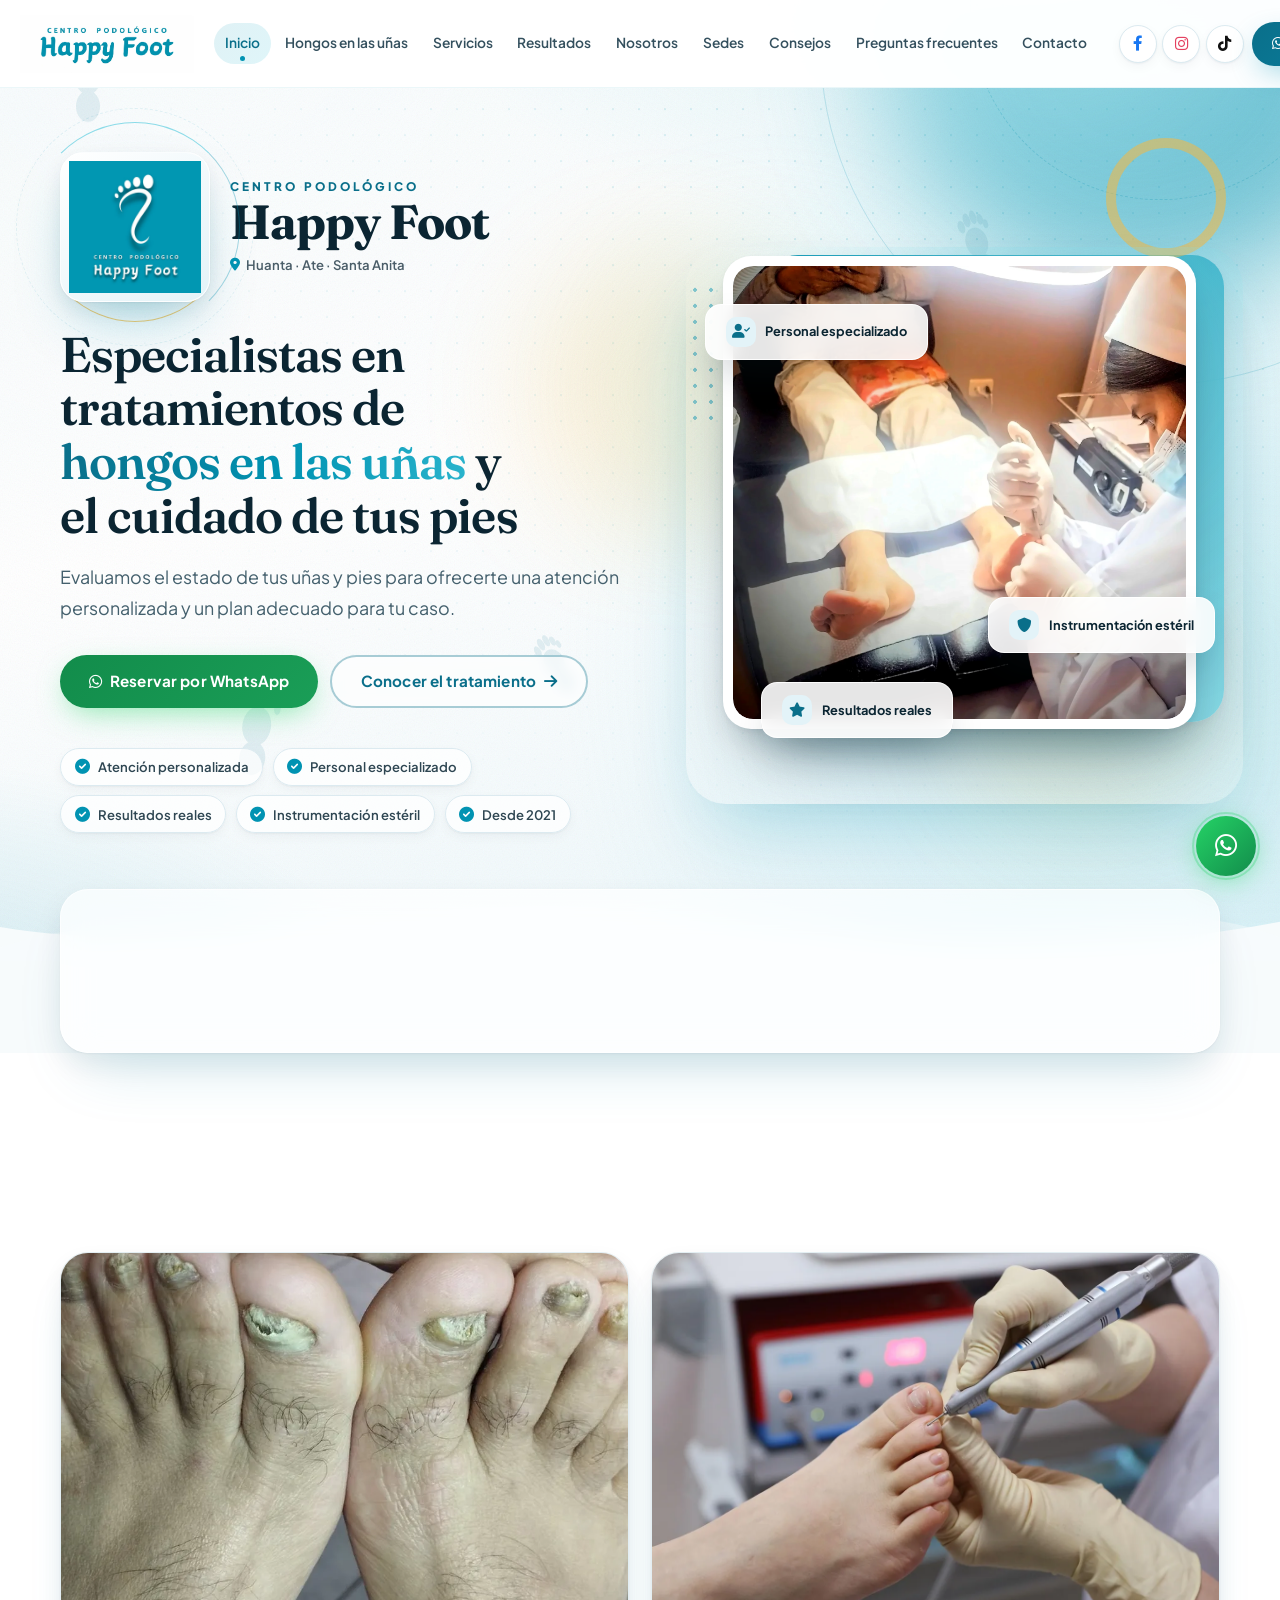
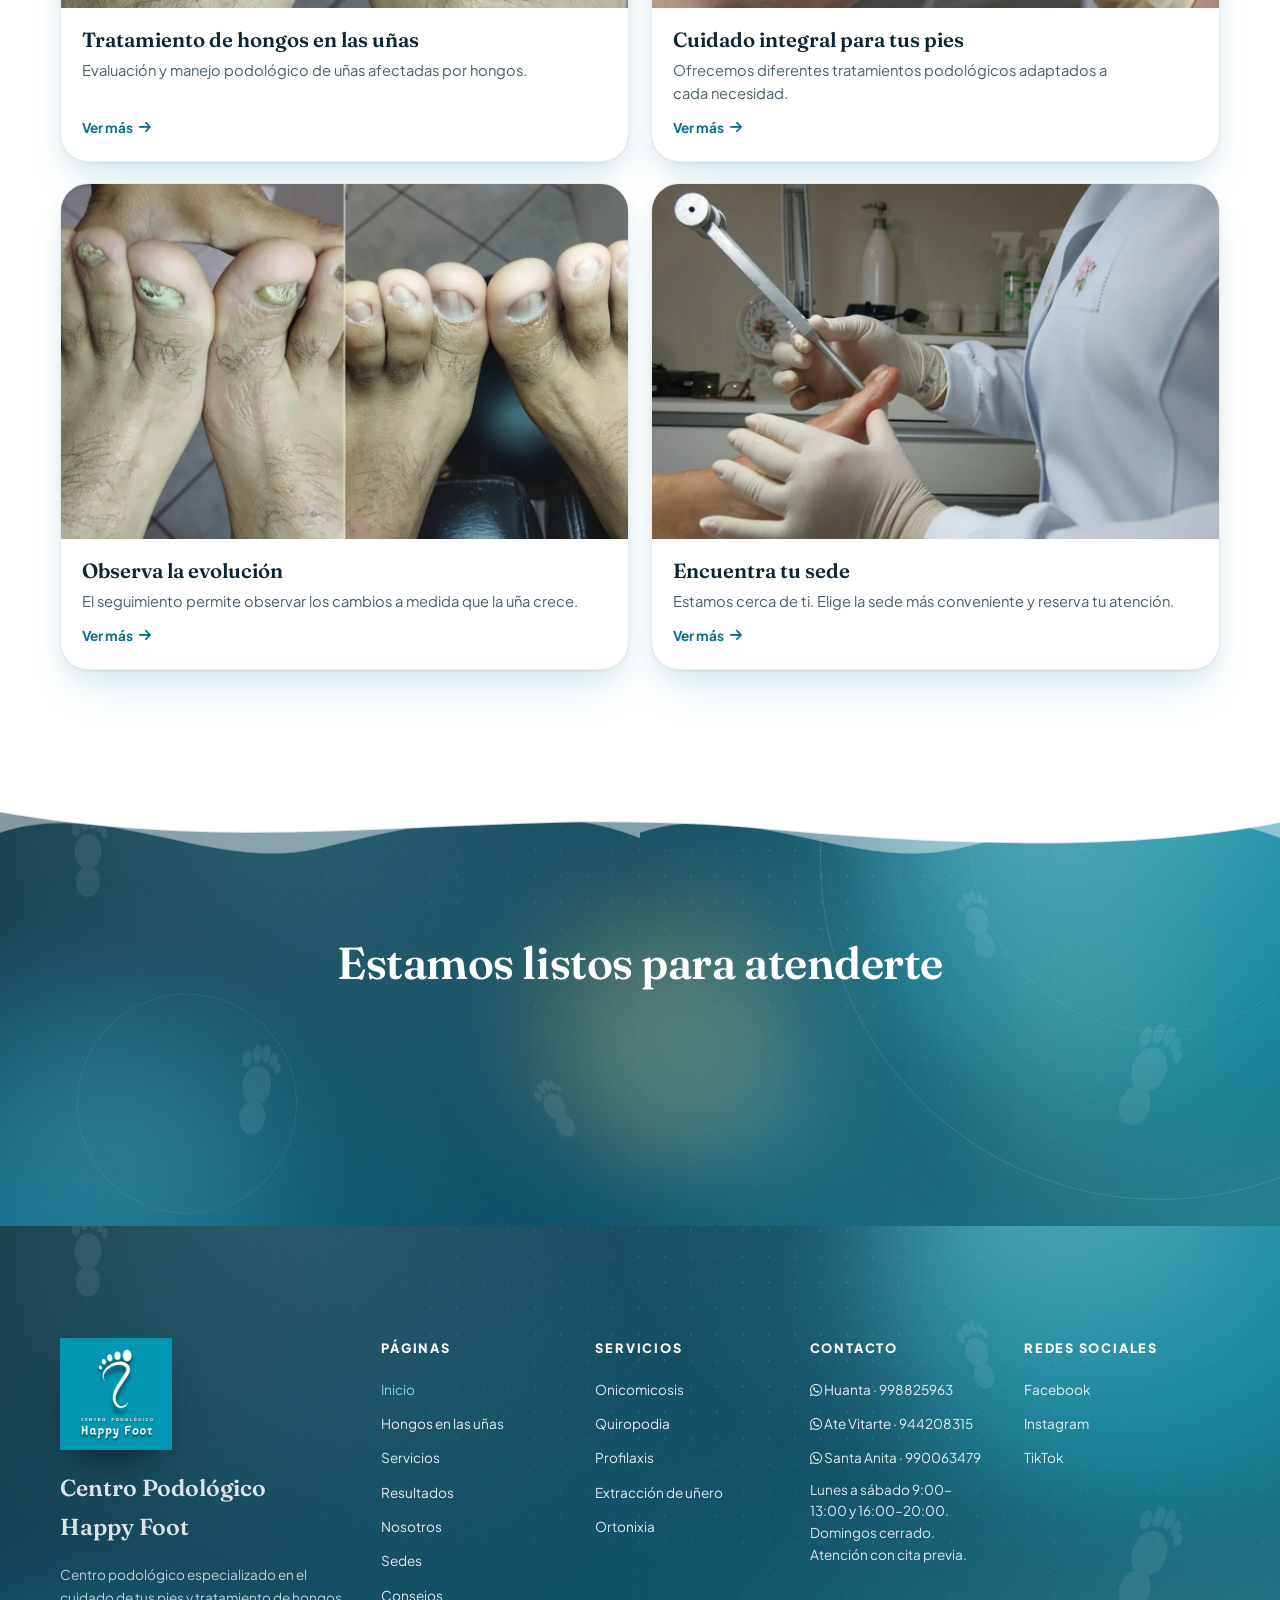
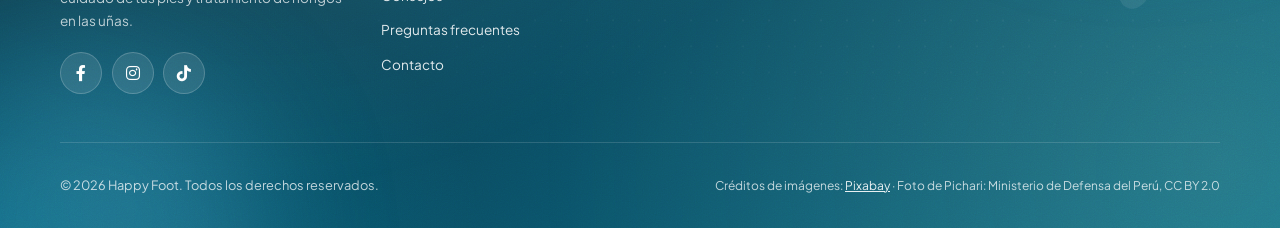
==== commit 31bbdf32: "Inicio más corto: accesos rápidos y más capas animadas (v11) Se quitan del inicio las secciones larg" ====
--- a/index.html
+++ b/index.html
@@ -30,7 +30,7 @@
   <link rel="preconnect" href="https://fonts.gstatic.com" crossorigin>
   <link href="https://fonts.googleapis.com/css2?family=Fraunces:opsz,wght@9..144,500;9..144,600;9..144,700&family=Plus+Jakarta+Sans:wght@400;500;600;700;800&display=swap" rel="stylesheet">
   <link rel="stylesheet" href="https://cdnjs.cloudflare.com/ajax/libs/font-awesome/6.0.0-beta3/css/all.min.css">
-  <link rel="stylesheet" href="css/styles.css?v=10">
+  <link rel="stylesheet" href="css/styles.css?v=11">
   <script>document.documentElement.classList.add('js');</script>
   <script type="application/ld+json">{"@context":"https://schema.org","@graph":[{"@type":"Organization","@id":"https://happyfootgeneral.github.io/Centro-Podol-gico-Happy-Foot/#organizacion","name":"Centro Podológico Happy Foot","alternateName":"Happy Foot","url":"https://happyfootgeneral.github.io/Centro-Podol-gico-Happy-Foot/","logo":"https://happyfootgeneral.github.io/Centro-Podol-gico-Happy-Foot/img/logo.png","image":"https://happyfootgeneral.github.io/Centro-Podol-gico-Happy-Foot/img/og-image.jpg","foundingDate":"2021","description":"Centro podológico especializado en el cuidado de tus pies y tratamiento de hongos en las uñas.","sameAs":["https://www.facebook.com/profile.php?id=61554678720027","https://www.instagram.com/podologiahappyfoot/","https://www.tiktok.com/@podologiahappyfoot"]},{"@type":"MedicalBusiness","@id":"https://happyfootgeneral.github.io/Centro-Podol-gico-Happy-Foot/sedes.html#huanta","name":"Happy Foot Huanta","parentOrganization":{"@id":"https://happyfootgeneral.github.io/Centro-Podol-gico-Happy-Foot/#organizacion"},"url":"https://happyfootgeneral.github.io/Centro-Podol-gico-Happy-Foot/sedes.html#huanta","image":"https://happyfootgeneral.github.io/Centro-Podol-gico-Happy-Foot/img/og-image.jpg","telephone":"+51998825963","address":{"@type":"PostalAddress","streetAddress":"Jr. Razuhuillca 223","addressLocality":"Huanta","addressRegion":"Ayacucho","addressCountry":"PE"},"hasMap":"https://www.google.com/maps/place/Centro+Podol%C3%B3gico+L%C3%A1ser+%22Happy+Foot%22/@-12.9391615,-74.2476823,17z/data=!3m1!4b1!4m6!3m5!1s0x910d83005bfe06b3:0xa6ca51afe73aeee5!8m2!3d-12.9391615!4d-74.2476823!16s%2Fg%2F11vm36p83v","openingHoursSpecification":[{"@type":"OpeningHoursSpecification","dayOfWeek":["Monday","Tuesday","Wednesday","Thursday","Friday","Saturday"],"opens":"09:00","closes":"13:00"},{"@type":"OpeningHoursSpecification","dayOfWeek":["Monday","Tuesday","Wednesday","Thursday","Friday","Saturday"],"opens":"16:00","closes":"20:00"}],"areaServed":"Huanta","geo":{"@type":"GeoCoordinates","latitude":-12.9391615,"longitude":-74.2476823}},{"@type":"MedicalBusiness","@id":"https://happyfootgeneral.github.io/Centro-Podol-gico-Happy-Foot/sedes.html#ate","name":"Happy Foot Ate Vitarte","parentOrganization":{"@id":"https://happyfootgeneral.github.io/Centro-Podol-gico-Happy-Foot/#organizacion"},"url":"https://happyfootgeneral.github.io/Centro-Podol-gico-Happy-Foot/sedes.html#ate","image":"https://happyfootgeneral.github.io/Centro-Podol-gico-Happy-Foot/img/og-image.jpg","telephone":"+51944208315","address":{"@type":"PostalAddress","streetAddress":"Prolongación Javier Prado 8726","addressLocality":"Ate","addressRegion":"Lima","addressCountry":"PE"},"hasMap":"https://www.google.com/maps/search/?api=1&query=Prolongaci%C3%B3n%20Javier%20Prado%208726%2C%20Ate%2C%20Lima","openingHoursSpecification":[{"@type":"OpeningHoursSpecification","dayOfWeek":["Monday","Tuesday","Wednesday","Thursday","Friday","Saturday"],"opens":"09:00","closes":"13:00"},{"@type":"OpeningHoursSpecification","dayOfWeek":["Monday","Tuesday","Wednesday","Thursday","Friday","Saturday"],"opens":"16:00","closes":"20:00"}],"areaServed":"Ate"},{"@type":"MedicalBusiness","@id":"https://happyfootgeneral.github.io/Centro-Podol-gico-Happy-Foot/sedes.html#santa-anita","name":"Happy Foot Santa Anita","parentOrganization":{"@id":"https://happyfootgeneral.github.io/Centro-Podol-gico-Happy-Foot/#organizacion"},"url":"https://happyfootgeneral.github.io/Centro-Podol-gico-Happy-Foot/sedes.html#santa-anita","image":"https://happyfootgeneral.github.io/Centro-Podol-gico-Happy-Foot/img/og-image.jpg","telephone":"+51990063479","address":{"@type":"PostalAddress","streetAddress":"Av. Los Chancas 287, 2do piso","addressLocality":"Santa Anita","addressRegion":"Lima","addressCountry":"PE"},"hasMap":"https://www.google.com/maps/place/Centro+Podol%C3%B3gico+Happy+Foot+Sede+Lima/@-12.0390899,-76.9682463,17z/data=!3m1!4b1!4m6!3m5!1s0x9105c70077a9df75:0x8540cb12fa832689!8m2!3d-12.0390899!4d-76.9682463!16s%2Fg%2F11zg3k9r49","openingHoursSpecification":[{"@type":"OpeningHoursSpecification","dayOfWeek":["Monday","Tuesday","Wednesday","Thursday","Friday","Saturday"],"opens":"09:00","closes":"13:00"},{"@type":"OpeningHoursSpecification","dayOfWeek":["Monday","Tuesday","Wednesday","Thursday","Friday","Saturday"],"opens":"16:00","closes":"20:00"}],"areaServed":"Santa Anita","geo":{"@type":"GeoCoordinates","latitude":-12.0390899,"longitude":-76.9682463}}]}</script>
 </head>
@@ -67,12 +67,19 @@
 
   <main id="contenido">
     <section class="hero layered" id="inicio">
-      <div class="layer-stack" aria-hidden="true"><div class="lb-base"></div><div class="lb-dots" data-depth="0.06"></div><div class="lb-blob b1" data-depth="0.12"><i></i></div><div class="lb-blob b2" data-depth="-0.08"><i></i></div><div class="lb-blob b3" data-depth="0.18"><i></i></div><div class="lb-ring r1" data-depth="0.05"></div><div class="lb-ring r2" data-depth="0.1"></div><div class="lb-grain"></div></div>
+      <div class="layer-stack" aria-hidden="true"><div class="lb-base"></div><div class="lb-veil" data-depth="0.04"></div><div class="lb-dots" data-depth="0.06"></div><div class="lb-blob b1" data-depth="0.12"><i></i></div><div class="lb-blob b2" data-depth="-0.08"><i></i></div><div class="lb-blob b3" data-depth="0.18"><i></i></div><div class="lb-blob b4" data-depth="-0.14"><i></i></div><div class="lb-blob b5" data-depth="0.1"><i></i></div><div class="lb-ring r1" data-depth="0.05"></div><div class="lb-ring r2" data-depth="0.1"></div><div class="lb-ring r3" data-depth="-0.06"></div><div class="lb-prints" data-depth="0.09"><svg class="lb-print p1" viewBox="0 0 80 160" fill="currentColor" focusable="false"><ellipse cx="40" cy="122" rx="20" ry="26"/><ellipse cx="40" cy="72" rx="22" ry="30"/><ellipse cx="20" cy="34" rx="7" ry="13"/><ellipse cx="34" cy="24" rx="7" ry="14"/><ellipse cx="48" cy="22" rx="6.5" ry="14"/><ellipse cx="60" cy="30" rx="6" ry="11"/><ellipse cx="68" cy="42" rx="5" ry="9"/></svg><svg class="lb-print p2" viewBox="0 0 80 160" fill="currentColor" focusable="false"><ellipse cx="40" cy="122" rx="20" ry="26"/><ellipse cx="40" cy="72" rx="22" ry="30"/><ellipse cx="20" cy="34" rx="7" ry="13"/><ellipse cx="34" cy="24" rx="7" ry="14"/><ellipse cx="48" cy="22" rx="6.5" ry="14"/><ellipse cx="60" cy="30" rx="6" ry="11"/><ellipse cx="68" cy="42" rx="5" ry="9"/></svg><svg class="lb-print p3" viewBox="0 0 80 160" fill="currentColor" focusable="false"><ellipse cx="40" cy="122" rx="20" ry="26"/><ellipse cx="40" cy="72" rx="22" ry="30"/><ellipse cx="20" cy="34" rx="7" ry="13"/><ellipse cx="34" cy="24" rx="7" ry="14"/><ellipse cx="48" cy="22" rx="6.5" ry="14"/><ellipse cx="60" cy="30" rx="6" ry="11"/><ellipse cx="68" cy="42" rx="5" ry="9"/></svg><svg class="lb-print p4" viewBox="0 0 80 160" fill="currentColor" focusable="false"><ellipse cx="40" cy="122" rx="20" ry="26"/><ellipse cx="40" cy="72" rx="22" ry="30"/><ellipse cx="20" cy="34" rx="7" ry="13"/><ellipse cx="34" cy="24" rx="7" ry="14"/><ellipse cx="48" cy="22" rx="6.5" ry="14"/><ellipse cx="60" cy="30" rx="6" ry="11"/><ellipse cx="68" cy="42" rx="5" ry="9"/></svg><svg class="lb-print p5" viewBox="0 0 80 160" fill="currentColor" focusable="false"><ellipse cx="40" cy="122" rx="20" ry="26"/><ellipse cx="40" cy="72" rx="22" ry="30"/><ellipse cx="20" cy="34" rx="7" ry="13"/><ellipse cx="34" cy="24" rx="7" ry="14"/><ellipse cx="48" cy="22" rx="6.5" ry="14"/><ellipse cx="60" cy="30" rx="6" ry="11"/><ellipse cx="68" cy="42" rx="5" ry="9"/></svg></div><div class="lb-sparks"><span style="--i:0"></span><span style="--i:1"></span><span style="--i:2"></span><span style="--i:3"></span><span style="--i:4"></span><span style="--i:5"></span><span style="--i:6"></span><span style="--i:7"></span><span style="--i:8"></span><span style="--i:9"></span><span style="--i:10"></span><span style="--i:11"></span><span style="--i:12"></span><span style="--i:13"></span><span style="--i:14"></span><span style="--i:15"></span></div><canvas class="lb-bokeh" data-bokeh width="1" height="1"></canvas><div class="lb-grain"></div></div>
       <div class="container">
         <div class="hero-grid">
           <div class="hero-content">
             <div class="hero-brand">
-              <div class="hero-logo-frame"><img src="img/logo.png" alt="Logo del Centro Podológico Happy Foot" width="600" height="600" fetchpriority="high"></div>
+              <div class="hero-logo-wrap">
+                <span class="logo-orbit" aria-hidden="true">
+                  <span class="logo-ring r-a"></span>
+                  <span class="logo-ring r-b"></span>
+                  <span class="logo-ring r-c"></span>
+                </span>
+                <div class="hero-logo-frame"><img src="img/logo.png" alt="Logo del Centro Podológico Happy Foot" width="600" height="600" fetchpriority="high"></div>
+              </div>
               <div class="hero-brand-text">
                 <span class="eyebrow">Centro Podológico</span>
                 <span class="brand-name">Happy Foot</span>
@@ -92,6 +99,7 @@
               <span class="deco deco-back" data-depth="0.05" aria-hidden="true"></span>
               <span class="deco deco-dots" data-depth="-0.08" aria-hidden="true"></span>
               <span class="deco deco-ring" data-depth="0.12" aria-hidden="true"></span>
+              <span class="deco deco-glow" data-depth="-0.04" aria-hidden="true"></span>
               <div class="photo-frame">
                 <div class="hero-image-wrapper">
                   <img src="img/hero-happyfoot.webp" alt="Atención podológica en Happy Foot" width="1600" height="1600" fetchpriority="high" class="js-img-fallback" data-fallback="img/hero-podologo-atendiendo.webp">
@@ -104,7 +112,7 @@
           </div>
         </div>
       </div>
-      <div class="wave wave-bottom" aria-hidden="true"><svg viewBox="0 0 1440 120" preserveAspectRatio="none" focusable="false"><path d="M0,64 C240,120 480,0 720,40 C960,80 1200,120 1440,56 L1440,120 L0,120 Z" fill="#F7FBFC"/></svg></div>
+      <div class="wave wave-bottom" aria-hidden="true"><svg viewBox="0 0 1440 120" preserveAspectRatio="none" focusable="false"><path d="M0,64 C240,120 480,0 720,40 C960,80 1200,120 1440,56 L1440,120 L0,120 Z" fill="#F7FBFC"/></svg><svg class="wave-drift" viewBox="0 0 2880 120" preserveAspectRatio="none" focusable="false"><g><path d="M0,96 C320,20 560,110 860,70 C1110,38 1290,40 1440,80 L1440,120 L0,120 Z" fill="#F7FBFC" fill-opacity="0.45"/></g><g transform="translate(1440,0)"><path d="M0,96 C320,20 560,110 860,70 C1110,38 1290,40 1440,80 L1440,120 L0,120 Z" fill="#F7FBFC" fill-opacity="0.45"/></g></svg></div>
     </section>
 
     <section class="trust-bar" aria-label="Indicadores de confianza">
@@ -118,192 +126,66 @@
       </div>
     </section>
 
-    <section class="section" id="hongos">
-      <div class="container split">
-        <div class="fungus-content">
-          <span class="badge reveal">Especialidad</span>
-          <h2 class="display-h2 reveal">Tratamiento de hongos en las uñas</h2>
-          <p class="subtitle reveal">Onicomicosis</p>
-          <p class="reveal">Los hongos en las uñas, conocidos médicamente como <strong>onicomicosis</strong>, pueden producir cambios en el color, grosor, textura y crecimiento de la uña.</p>
-          <p class="reveal chip-title">¿Cómo reconocer una uña alterada?</p>
-          <ul class="chip-list reveal"><li><a href="hongos-en-las-unas.html#sintomas"><i class="fas fa-palette" aria-hidden="true"></i> Cambio de color</a></li><li><a href="hongos-en-las-unas.html#sintomas"><i class="fas fa-layer-group" aria-hidden="true"></i> Engrosamiento</a></li><li><a href="hongos-en-las-unas.html#sintomas"><i class="fas fa-heart-broken" aria-hidden="true"></i> Fragilidad</a></li><li><a href="hongos-en-las-unas.html#sintomas"><i class="fas fa-exclamation-triangle" aria-hidden="true"></i> Desprendimiento</a></li><li><a href="hongos-en-las-unas.html#sintomas"><i class="fas fa-grip-lines" aria-hidden="true"></i> Alteraciones de la superficie</a></li><li><a href="hongos-en-las-unas.html#sintomas"><i class="fas fa-seedling" aria-hidden="true"></i> Cambios en el crecimiento</a></li></ul>
-          <div class="actions reveal">
-            <a href="hongos-en-las-unas.html" class="btn btn-primary">Ver todo sobre el tratamiento <i class="fas fa-arrow-right" aria-hidden="true"></i></a>
-            <button type="button" class="btn btn-outline js-open-wa-selector" data-wa-msg="Hola Happy Foot, quiero evaluar mis uñas y recibir información sobre el tratamiento de hongos.">Quiero evaluar mis uñas</button>
-          </div>
-        </div>
-        <div class="media-frame">
-          <div class="inner" style="aspect-ratio:4/3"><img src="img/onicomicosis-caso1-antes.webp" alt="Uña afectada por hongos - onicomicosis caso 1" width="600" height="450" loading="lazy" decoding="async" class="js-img-fallback"></div>
-        </div>
-      </div>
-    </section>
-
-    <section class="section bg-white" id="servicios">
+    <section class="section accesos bg-white" id="accesos">
+      <div class="wave wave-top" aria-hidden="true"><svg viewBox="0 0 1440 120" preserveAspectRatio="none" focusable="false"><path d="M0,96 C320,20 560,110 860,70 C1110,38 1290,40 1440,80 L1440,120 L0,120 Z" fill="#FFFFFF"/></svg><svg class="wave-drift" viewBox="0 0 2880 120" preserveAspectRatio="none" focusable="false"><g><path d="M0,64 C240,120 480,0 720,40 C960,80 1200,120 1440,56 L1440,120 L0,120 Z" fill="#FFFFFF" fill-opacity="0.45"/></g><g transform="translate(1440,0)"><path d="M0,64 C240,120 480,0 720,40 C960,80 1200,120 1440,56 L1440,120 L0,120 Z" fill="#FFFFFF" fill-opacity="0.45"/></g></svg></div>
       <div class="container">
         <div class="section-header reveal">
-          <span class="badge">Nuestros servicios</span>
-          <h2>Cuidado integral para tus pies</h2>
-          <p>Ofrecemos diferentes tratamientos podológicos adaptados a cada necesidad.</p>
-        </div>
-        <div class="svc-mini-grid scroller-mobile">
-          <a class="svc-mini is-featured" href="servicios.html#servicio-onicomicosis">
-            <div class="svc-img"><img src="img/servicio-hongos.webp" alt="Tratamiento de hongos en las uñas en Happy Foot" width="1200" height="903" loading="lazy" decoding="async" class="js-img-fallback" style="object-position: 50% 15%;"></div>
-            <div class="svc-body"><span class="tag">ESPECIALIDAD</span><h3>Tratamiento de hongos en las uñas</h3><p>Evaluación y manejo podológico de uñas afectadas por hongos. Cada caso se valora individualmente para determinar el enfoque más adecuado.</p><span class="more">Ver servicio <i class="fas fa-arrow-right" aria-hidden="true"></i></span></div>
-          </a>
-          <a class="svc-mini" href="servicios.html#servicio-quiropodia">
-            <div class="svc-img"><img src="img/quiropodia.webp" alt="Servicio de quiropodia en Happy Foot" width="800" height="450" loading="lazy" decoding="async" class="js-img-fallback"></div>
-            <div class="svc-body"><h3>Quiropodia</h3><p>Limpieza y cuidado completo de los pies. Incluye tratamiento de durezas, callosidades y cuidado general.</p><span class="more">Ver servicio <i class="fas fa-arrow-right" aria-hidden="true"></i></span></div>
-          </a>
-          <a class="svc-mini" href="servicios.html#servicio-profilaxis">
-            <div class="svc-img"><img src="img/profilaxis-corte-unas.webp" alt="Servicio de profilaxis - corte y cuidado de uñas" width="800" height="450" loading="lazy" decoding="async" class="js-img-fallback"></div>
-            <div class="svc-body"><h3>Profilaxis</h3><p>Corte y cuidado general de las uñas. Mantenimiento preventivo para conservar la salud de tus pies.</p><span class="more">Ver servicio <i class="fas fa-arrow-right" aria-hidden="true"></i></span></div>
-          </a>
-          <a class="svc-mini" href="servicios.html#servicio-unero">
-            <div class="svc-img"><img src="img/extraccion-unero.webp" alt="Servicio de extracción de uñero" width="800" height="450" loading="lazy" decoding="async" class="js-img-fallback"></div>
-            <div class="svc-body"><h3>Extracción de uñero</h3><p>Atención podológica para uñas encarnadas. Alivio y manejo profesional de la zona afectada.</p><span class="more">Ver servicio <i class="fas fa-arrow-right" aria-hidden="true"></i></span></div>
-          </a>
-          <a class="svc-mini" href="servicios.html#servicio-ortonixia">
-            <div class="svc-img"><img src="img/ortonixia.webp" alt="Servicio de ortonixia" width="800" height="450" loading="lazy" decoding="async" class="js-img-fallback"></div>
-            <div class="svc-body"><h3>Ortonixia</h3><p>Técnicas orientadas al manejo de alteraciones en la curvatura de la uña. Corrección progresiva y personalizada.</p><span class="more">Ver servicio <i class="fas fa-arrow-right" aria-hidden="true"></i></span></div>
-          </a>
-        </div>
-        <p class="scroll-hint" aria-hidden="true"><i class="fas fa-hand-point-right"></i> Desliza para ver más</p>
-        <p class="center" style="margin-top:2.25rem"><a class="text-link" href="servicios.html">Ver todos los servicios <i class="fas fa-arrow-right" aria-hidden="true"></i></a></p>
-      </div>
-    </section>
-
-    <section class="section results-band layered dark on-dark" id="resultados">
-      <div class="layer-stack" aria-hidden="true"><div class="lb-base"></div><div class="lb-dots" data-depth="0.06"></div><div class="lb-blob b1" data-depth="0.12"><i></i></div><div class="lb-blob b2" data-depth="-0.08"><i></i></div><div class="lb-blob b3" data-depth="0.18"><i></i></div><div class="lb-ring r1" data-depth="0.05"></div><div class="lb-ring r2" data-depth="0.1"></div><div class="lb-grain"></div></div>
-      <div class="wave wave-top" aria-hidden="true"><svg viewBox="0 0 1440 120" preserveAspectRatio="none" focusable="false"><path d="M0,96 C320,20 560,110 860,70 C1110,38 1290,40 1440,80 L1440,120 L0,120 Z" fill="#FFFFFF"/></svg></div>
-      <div class="container results-grid">
-        <figure class="results-photo">
-          <div class="inner"><img src="img/carrusel-onicomicosis-grado3.webp" alt="Evolución de onicomicosis grado 3 tratada en Happy Foot" width="1200" height="800" loading="lazy" decoding="async" class="js-img-fallback"></div>
-          <figcaption>Onicomicosis grado 3 · Caso real de paciente Happy Foot. Los resultados varían según cada caso.</figcaption>
-        </figure>
-        <div>
-          <span class="badge reveal">Seguimiento visual</span>
-          <h2 class="display-h2 reveal">Observa la evolución</h2>
-          <p class="reveal">El crecimiento de una uña es un proceso progresivo. El seguimiento permite observar los cambios a medida que la uña crece.</p>
-          <figure class="quote-card reveal">
-            <div class="testimonial-stars" role="img" aria-label="5 de 5 estrellas"><i class="fas fa-star" aria-hidden="true"></i><i class="fas fa-star" aria-hidden="true"></i><i class="fas fa-star" aria-hidden="true"></i><i class="fas fa-star" aria-hidden="true"></i><i class="fas fa-star" aria-hidden="true"></i></div>
-            <blockquote><p>"Tenía las uñas amarillas y gruesas hace años y ya ni me animaba a usar sandalias. Con las sesiones en Happy Foot he visto cómo poco a poco van saliendo más limpias. ¡Feliz con el cambio!"</p></blockquote>
-            <figcaption class="who">Rosa M. · Huanta</figcaption>
-          </figure>
-          <div class="actions reveal">
-            <a href="resultados.html" class="btn btn-white">Ver resultados y testimonios <i class="fas fa-arrow-right" aria-hidden="true"></i></a>
-          </div>
-        </div>
-      </div>
-      <div class="wave wave-bottom" aria-hidden="true"><svg viewBox="0 0 1440 120" preserveAspectRatio="none" focusable="false"><path d="M0,64 C240,120 480,0 720,40 C960,80 1200,120 1440,56 L1440,120 L0,120 Z" fill="#F7FBFC"/></svg></div>
-    </section>
-
-    <section class="section" id="sedes">
-      <div class="container">
-        <div class="section-header reveal">
-          <span class="badge">Ubicaciones</span>
-          <h2>Encuentra tu sede</h2>
-          <p>Estamos cerca de ti. Elige la sede más conveniente y reserva tu atención.</p>
-        </div>
-        <div class="sede-mini-grid stagger">
-          <article class="sede-mini glass-card reveal">
-            <span class="pin"><i class="fas fa-map-marker-alt" aria-hidden="true"></i></span>
-            <h3>Huanta</h3>
-            <p class="addr">Jr. Razuhuillca 223</p>
-            <p class="ref">A media cuadra del parque central, Huanta, Ayacucho</p>
-            <p class="tel"><i class="fab fa-whatsapp" aria-hidden="true"></i> 998825963</p>
-            <div class="actions">
-              <a class="btn btn-whatsapp" href="https://wa.me/51998825963?text=Hola%20Happy%20Foot%2C%20quiero%20reservar%20una%20cita%20en%20la%20sede%20de%20Huanta." target="_blank" rel="noopener" aria-label="Reservar en Huanta por WhatsApp"><i class="fab fa-whatsapp" aria-hidden="true"></i> Reservar</a>
-              <a class="btn btn-outline" href="sedes.html#huanta" aria-label="Ver mapa de la sede Huanta">Ver mapa</a>
-            </div>
-          </article>
-          <article class="sede-mini glass-card reveal">
-            <span class="pin"><i class="fas fa-map-marker-alt" aria-hidden="true"></i></span>
-            <h3>Ate Vitarte</h3>
-            <p class="addr">Prolongación Javier Prado 8726</p>
-            <p class="ref">Frente al Mall Puruchuco, Ate, Lima</p>
-            <p class="tel"><i class="fab fa-whatsapp" aria-hidden="true"></i> 944208315</p>
-            <div class="actions">
-              <a class="btn btn-whatsapp" href="https://wa.me/51944208315?text=Hola%20Happy%20Foot%2C%20quiero%20reservar%20una%20cita%20en%20la%20sede%20de%20Ate%20Vitarte." target="_blank" rel="noopener" aria-label="Reservar en Ate Vitarte por WhatsApp"><i class="fab fa-whatsapp" aria-hidden="true"></i> Reservar</a>
-              <a class="btn btn-outline" href="sedes.html#ate" aria-label="Ver mapa de la sede Ate Vitarte">Ver mapa</a>
-            </div>
-          </article>
-          <article class="sede-mini glass-card reveal">
-            <span class="pin"><i class="fas fa-map-marker-alt" aria-hidden="true"></i></span>
-            <h3>Santa Anita</h3>
-            <p class="addr">Av. Los Chancas 287, 2do piso</p>
-            <p class="ref">A media cuadra del colegio Daniel A. Carrión, Santa Anita, Lima</p>
-            <p class="tel"><i class="fab fa-whatsapp" aria-hidden="true"></i> 990063479</p>
-            <div class="actions">
-              <a class="btn btn-whatsapp" href="https://wa.me/51990063479?text=Hola%20Happy%20Foot%2C%20quiero%20reservar%20una%20cita%20en%20la%20sede%20de%20Santa%20Anita." target="_blank" rel="noopener" aria-label="Reservar en Santa Anita por WhatsApp"><i class="fab fa-whatsapp" aria-hidden="true"></i> Reservar</a>
-              <a class="btn btn-outline" href="sedes.html#santa-anita" aria-label="Ver mapa de la sede Santa Anita">Ver mapa</a>
-            </div>
-          </article>
-          <article class="sede-mini soon reveal">
-            <span class="pin"><i class="fas fa-clock" aria-hidden="true"></i></span>
-            <h3>Pichari – VRAEM</h3>
-            <p class="addr">Próximamente</p>
-            <p class="ref">Nueva sede en camino. Pronto compartiremos más información.</p>
-          </article>
-        </div>
-        <p class="center"><span class="schedule-pill"><i class="fas fa-clock" aria-hidden="true"></i> Lunes a sábado 9:00–13:00 y 16:00–20:00. Domingos cerrado. Atención con cita previa.</span></p>
-        <p class="center" style="margin-top:1.5rem"><a class="text-link" href="sedes.html">Ver mapas y detalles de las sedes <i class="fas fa-arrow-right" aria-hidden="true"></i></a></p>
-      </div>
-    </section>
-
-    <section class="section bg-white" id="consejos">
-      <div class="container">
-        <div class="section-header reveal">
-          <span class="badge">Blog</span>
-          <h2>Consejos para cuidar tus pies</h2>
-          <p>Información útil para mantener la salud de tus pies y uñas.</p>
-        </div>
-        <div class="blog-grid scroller-mobile">
-          <article class="blog-card">
-            <div class="blog-image"><img src="img/blog-cambios-una.webp" alt="Uña con cambios visibles" width="600" height="400" loading="lazy" decoding="async" class="js-img-fallback"></div>
-            <div class="blog-body">
-              <span class="blog-category">Salud ungueal</span>
-              <h3><a href="consejos.html#reconocer-cambios-en-una-una">¿Cómo reconocer cambios en una uña?</a></h3>
-              <p class="blog-preview">Detectar a tiempo las alteraciones en las uñas permite orientar mejor el manejo de cada caso.</p>
-              <a class="blog-link" href="consejos.html#reconocer-cambios-en-una-una" aria-label="Leer más: ¿Cómo reconocer cambios en una uña?">Leer más <i class="fas fa-arrow-right" aria-hidden="true"></i></a>
-            </div>
-          </article>
-          <article class="blog-card">
-            <div class="blog-image"><img src="img/blog-cuidados-pies.webp" alt="Cuidado diario de los pies" width="600" height="400" loading="lazy" decoding="async" class="js-img-fallback"></div>
-            <div class="blog-body">
-              <span class="blog-category">Cuidado diario</span>
-              <h3><a href="consejos.html#cuidados-basicos-pies-saludables">Cuidados básicos para mantener tus pies saludables</a></h3>
-              <p class="blog-preview">Pequeños hábitos diarios contribuyen a mantener la salud de tus pies y uñas.</p>
-              <a class="blog-link" href="consejos.html#cuidados-basicos-pies-saludables" aria-label="Leer más: Cuidados básicos para mantener tus pies saludables">Leer más <i class="fas fa-arrow-right" aria-hidden="true"></i></a>
-            </div>
-          </article>
-          <article class="blog-card">
-            <div class="blog-image"><img src="img/blog-evaluar-una.webp" alt="Evaluación podológica de una uña" width="600" height="400" loading="lazy" decoding="async" class="js-img-fallback"></div>
-            <div class="blog-body">
-              <span class="blog-category">Prevención</span>
-              <h3><a href="consejos.html#por-que-evaluar-una-una-alterada">¿Por qué es importante evaluar una uña alterada?</a></h3>
-              <p class="blog-preview">La evaluación temprana permite orientar el manejo más adecuado para cada caso.</p>
-              <a class="blog-link" href="consejos.html#por-que-evaluar-una-una-alterada" aria-label="Leer más: ¿Por qué es importante evaluar una uña alterada?">Leer más <i class="fas fa-arrow-right" aria-hidden="true"></i></a>
-            </div>
-          </article>
-        </div>
-        <p class="scroll-hint" aria-hidden="true"><i class="fas fa-hand-point-right"></i> Desliza para ver más</p>
+          <h2>Accesos rápidos</h2>
+        </div>
+        <div class="acceso-grid">
+          <a class="acceso-card" href="hongos-en-las-unas.html">
+            <div class="acceso-img"><img src="img/onicomicosis-caso1-antes.webp" alt="Uña afectada por hongos - onicomicosis caso 1" width="600" height="450" loading="lazy" decoding="async" class="js-img-fallback"></div>
+            <div class="acceso-body">
+              <h3>Tratamiento de hongos en las uñas</h3>
+              <p>Evaluación y manejo podológico de uñas afectadas por hongos.</p>
+              <span class="more">Ver más <i class="fas fa-arrow-right" aria-hidden="true"></i></span>
+            </div>
+            <span class="shine" aria-hidden="true"></span>
+          </a>
+          <a class="acceso-card" href="servicios.html">
+            <div class="acceso-img"><img src="img/quiropodia.webp" alt="Servicio de quiropodia en Happy Foot" width="800" height="450" loading="lazy" decoding="async" class="js-img-fallback"></div>
+            <div class="acceso-body">
+              <h3>Cuidado integral para tus pies</h3>
+              <p>Ofrecemos diferentes tratamientos podológicos adaptados a cada necesidad.</p>
+              <span class="more">Ver más <i class="fas fa-arrow-right" aria-hidden="true"></i></span>
+            </div>
+            <span class="shine" aria-hidden="true"></span>
+          </a>
+          <a class="acceso-card" href="resultados.html">
+            <div class="acceso-img"><img src="img/carrusel-onicomicosis-grado3.webp" alt="Evolución de onicomicosis grado 3 tratada en Happy Foot" width="1200" height="800" loading="lazy" decoding="async" class="js-img-fallback"></div>
+            <div class="acceso-body">
+              <h3>Observa la evolución</h3>
+              <p>El seguimiento permite observar los cambios a medida que la uña crece.</p>
+              <span class="more">Ver más <i class="fas fa-arrow-right" aria-hidden="true"></i></span>
+            </div>
+            <span class="shine" aria-hidden="true"></span>
+          </a>
+          <a class="acceso-card" href="sedes.html">
+            <div class="acceso-img"><img src="img/clinica.webp" alt="Instalaciones del centro podológico Happy Foot" width="700" height="525" loading="lazy" decoding="async" class="js-img-fallback"></div>
+            <div class="acceso-body">
+              <h3>Encuentra tu sede</h3>
+              <p>Estamos cerca de ti. Elige la sede más conveniente y reserva tu atención.</p>
+              <span class="more">Ver más <i class="fas fa-arrow-right" aria-hidden="true"></i></span>
+            </div>
+            <span class="shine" aria-hidden="true"></span>
+          </a>
+        </div>
       </div>
     </section>
 
     <section class="cta-band layered dark on-dark">
-      <div class="layer-stack" aria-hidden="true"><div class="lb-base"></div><div class="lb-dots" data-depth="0.06"></div><div class="lb-blob b1" data-depth="0.12"><i></i></div><div class="lb-blob b2" data-depth="-0.08"><i></i></div><div class="lb-blob b3" data-depth="0.18"><i></i></div><div class="lb-ring r1" data-depth="0.05"></div><div class="lb-ring r2" data-depth="0.1"></div><div class="lb-grain"></div></div>
-      <div class="wave wave-top" aria-hidden="true"><svg viewBox="0 0 1440 120" preserveAspectRatio="none" focusable="false"><path d="M0,96 C320,20 560,110 860,70 C1110,38 1290,40 1440,80 L1440,120 L0,120 Z" fill="#FFFFFF"/></svg></div>
+      <div class="layer-stack" aria-hidden="true"><div class="lb-base"></div><div class="lb-veil" data-depth="0.04"></div><div class="lb-dots" data-depth="0.06"></div><div class="lb-blob b1" data-depth="0.12"><i></i></div><div class="lb-blob b2" data-depth="-0.08"><i></i></div><div class="lb-blob b3" data-depth="0.18"><i></i></div><div class="lb-blob b4" data-depth="-0.14"><i></i></div><div class="lb-blob b5" data-depth="0.1"><i></i></div><div class="lb-ring r1" data-depth="0.05"></div><div class="lb-ring r2" data-depth="0.1"></div><div class="lb-ring r3" data-depth="-0.06"></div><div class="lb-prints" data-depth="0.09"><svg class="lb-print p1" viewBox="0 0 80 160" fill="currentColor" focusable="false"><ellipse cx="40" cy="122" rx="20" ry="26"/><ellipse cx="40" cy="72" rx="22" ry="30"/><ellipse cx="20" cy="34" rx="7" ry="13"/><ellipse cx="34" cy="24" rx="7" ry="14"/><ellipse cx="48" cy="22" rx="6.5" ry="14"/><ellipse cx="60" cy="30" rx="6" ry="11"/><ellipse cx="68" cy="42" rx="5" ry="9"/></svg><svg class="lb-print p2" viewBox="0 0 80 160" fill="currentColor" focusable="false"><ellipse cx="40" cy="122" rx="20" ry="26"/><ellipse cx="40" cy="72" rx="22" ry="30"/><ellipse cx="20" cy="34" rx="7" ry="13"/><ellipse cx="34" cy="24" rx="7" ry="14"/><ellipse cx="48" cy="22" rx="6.5" ry="14"/><ellipse cx="60" cy="30" rx="6" ry="11"/><ellipse cx="68" cy="42" rx="5" ry="9"/></svg><svg class="lb-print p3" viewBox="0 0 80 160" fill="currentColor" focusable="false"><ellipse cx="40" cy="122" rx="20" ry="26"/><ellipse cx="40" cy="72" rx="22" ry="30"/><ellipse cx="20" cy="34" rx="7" ry="13"/><ellipse cx="34" cy="24" rx="7" ry="14"/><ellipse cx="48" cy="22" rx="6.5" ry="14"/><ellipse cx="60" cy="30" rx="6" ry="11"/><ellipse cx="68" cy="42" rx="5" ry="9"/></svg><svg class="lb-print p4" viewBox="0 0 80 160" fill="currentColor" focusable="false"><ellipse cx="40" cy="122" rx="20" ry="26"/><ellipse cx="40" cy="72" rx="22" ry="30"/><ellipse cx="20" cy="34" rx="7" ry="13"/><ellipse cx="34" cy="24" rx="7" ry="14"/><ellipse cx="48" cy="22" rx="6.5" ry="14"/><ellipse cx="60" cy="30" rx="6" ry="11"/><ellipse cx="68" cy="42" rx="5" ry="9"/></svg><svg class="lb-print p5" viewBox="0 0 80 160" fill="currentColor" focusable="false"><ellipse cx="40" cy="122" rx="20" ry="26"/><ellipse cx="40" cy="72" rx="22" ry="30"/><ellipse cx="20" cy="34" rx="7" ry="13"/><ellipse cx="34" cy="24" rx="7" ry="14"/><ellipse cx="48" cy="22" rx="6.5" ry="14"/><ellipse cx="60" cy="30" rx="6" ry="11"/><ellipse cx="68" cy="42" rx="5" ry="9"/></svg></div><div class="lb-sparks"><span style="--i:0"></span><span style="--i:1"></span><span style="--i:2"></span><span style="--i:3"></span><span style="--i:4"></span><span style="--i:5"></span><span style="--i:6"></span><span style="--i:7"></span><span style="--i:8"></span><span style="--i:9"></span><span style="--i:10"></span><span style="--i:11"></span><span style="--i:12"></span><span style="--i:13"></span><span style="--i:14"></span><span style="--i:15"></span></div><canvas class="lb-bokeh" data-bokeh width="1" height="1"></canvas><div class="lb-grain"></div></div>
+      <div class="wave wave-top" aria-hidden="true"><svg viewBox="0 0 1440 120" preserveAspectRatio="none" focusable="false"><path d="M0,96 C320,20 560,110 860,70 C1110,38 1290,40 1440,80 L1440,120 L0,120 Z" fill="#FFFFFF"/></svg><svg class="wave-drift" viewBox="0 0 2880 120" preserveAspectRatio="none" focusable="false"><g><path d="M0,64 C240,120 480,0 720,40 C960,80 1200,120 1440,56 L1440,120 L0,120 Z" fill="#FFFFFF" fill-opacity="0.45"/></g><g transform="translate(1440,0)"><path d="M0,64 C240,120 480,0 720,40 C960,80 1200,120 1440,56 L1440,120 L0,120 Z" fill="#FFFFFF" fill-opacity="0.45"/></g></svg></div>
       <div class="container">
         <h2 class="reveal">Estamos listos para atenderte</h2>
         <p class="reveal">Encuentra la sede más cercana y reserva tu atención por WhatsApp.</p>
         <div class="reveal"><div class="final-cta-phones"><a class="final-cta-phone" href="https://wa.me/51998825963?text=Hola%20Happy%20Foot%2C%20quiero%20reservar%20una%20cita%20en%20la%20sede%20de%20Huanta." target="_blank" rel="noopener"><i class="fab fa-whatsapp" aria-hidden="true"></i> Huanta · 998825963</a><a class="final-cta-phone" href="https://wa.me/51944208315?text=Hola%20Happy%20Foot%2C%20quiero%20reservar%20una%20cita%20en%20la%20sede%20de%20Ate%20Vitarte." target="_blank" rel="noopener"><i class="fab fa-whatsapp" aria-hidden="true"></i> Ate Vitarte · 944208315</a><a class="final-cta-phone" href="https://wa.me/51990063479?text=Hola%20Happy%20Foot%2C%20quiero%20reservar%20una%20cita%20en%20la%20sede%20de%20Santa%20Anita." target="_blank" rel="noopener"><i class="fab fa-whatsapp" aria-hidden="true"></i> Santa Anita · 990063479</a></div></div>
       </div>
     </section>
-
   </main>
 
   <footer class="footer layered dark on-dark">
-    <div class="layer-stack" aria-hidden="true"><div class="lb-base"></div><div class="lb-dots" data-depth="0.06"></div><div class="lb-blob b1" data-depth="0.12"><i></i></div><div class="lb-blob b2" data-depth="-0.08"><i></i></div><div class="lb-grain"></div></div>
+    <div class="layer-stack" aria-hidden="true"><div class="lb-base"></div><div class="lb-veil" data-depth="0.04"></div><div class="lb-dots" data-depth="0.06"></div><div class="lb-blob b1" data-depth="0.12"><i></i></div><div class="lb-blob b2" data-depth="-0.08"><i></i></div><div class="lb-prints" data-depth="0.09"><svg class="lb-print p1" viewBox="0 0 80 160" fill="currentColor" focusable="false"><ellipse cx="40" cy="122" rx="20" ry="26"/><ellipse cx="40" cy="72" rx="22" ry="30"/><ellipse cx="20" cy="34" rx="7" ry="13"/><ellipse cx="34" cy="24" rx="7" ry="14"/><ellipse cx="48" cy="22" rx="6.5" ry="14"/><ellipse cx="60" cy="30" rx="6" ry="11"/><ellipse cx="68" cy="42" rx="5" ry="9"/></svg><svg class="lb-print p2" viewBox="0 0 80 160" fill="currentColor" focusable="false"><ellipse cx="40" cy="122" rx="20" ry="26"/><ellipse cx="40" cy="72" rx="22" ry="30"/><ellipse cx="20" cy="34" rx="7" ry="13"/><ellipse cx="34" cy="24" rx="7" ry="14"/><ellipse cx="48" cy="22" rx="6.5" ry="14"/><ellipse cx="60" cy="30" rx="6" ry="11"/><ellipse cx="68" cy="42" rx="5" ry="9"/></svg><svg class="lb-print p3" viewBox="0 0 80 160" fill="currentColor" focusable="false"><ellipse cx="40" cy="122" rx="20" ry="26"/><ellipse cx="40" cy="72" rx="22" ry="30"/><ellipse cx="20" cy="34" rx="7" ry="13"/><ellipse cx="34" cy="24" rx="7" ry="14"/><ellipse cx="48" cy="22" rx="6.5" ry="14"/><ellipse cx="60" cy="30" rx="6" ry="11"/><ellipse cx="68" cy="42" rx="5" ry="9"/></svg></div><div class="lb-sparks"><span style="--i:0"></span><span style="--i:1"></span><span style="--i:2"></span><span style="--i:3"></span><span style="--i:4"></span><span style="--i:5"></span><span style="--i:6"></span><span style="--i:7"></span><span style="--i:8"></span><span style="--i:9"></span></div><div class="lb-grain"></div></div>
     <div class="container">
       <div class="footer-grid">
         <div class="footer-brand">
@@ -335,6 +217,6 @@
 
   <button class="back-to-top" id="backToTop" type="button" aria-label="Volver arriba"><i class="fas fa-chevron-up" aria-hidden="true"></i></button>
 
-  <script src="js/main.js?v=10" defer></script>
+  <script src="js/main.js?v=11" defer></script>
 </body>
 </html>
--- a/css/styles.css
+++ b/css/styles.css
@@ -1130,3 +1130,177 @@
 .service-card.featured::before { top: 1rem; left: 1rem; z-index: 3; }
 @media (min-width: 900px) { .service-card.featured::before { top: 2rem; left: 2rem; } }
 @media (max-width: 640px) { .locations-grid.four { grid-template-columns: 1fr; } }
+
+/* =====================================================================
+   PARTE 3 — v11: inicio corto + más capas animadas
+   Fotos reales y logo: sin movimiento, recorte animado, escala ni filtro.
+   Movimiento solo en capas decorativas, brillos en overlays y botones.
+   ===================================================================== */
+
+/* Parallax combinado: scroll (--py) + ratón (--mx, --my) */
+.lb-dots, .lb-blob, .lb-ring, .lb-veil, .lb-prints, .photo-stack .deco {
+  transform: translate3d(var(--mx, 0px), calc(var(--py, 0px) + var(--my, 0px)), 0);
+}
+.lb-blob { will-change: auto; }
+
+/* Más manchas de color */
+.lb-blob.b4 { width: 300px; height: 300px; top: 15%; right: 28%; opacity: .22; }
+.lb-blob.b4 > i { background: radial-gradient(circle at 40% 60%, #B8F0F7, #7FD8E6 70%); animation-duration: 30s; }
+.lb-blob.b5 { width: 240px; height: 240px; bottom: 8%; right: 6%; opacity: .2; }
+.lb-blob.b5 > i { background: radial-gradient(circle at 50% 50%, #FFE9B8, #F4B942 75%); animation-duration: 24s; animation-direction: alternate-reverse; }
+.lb-ring.r3 { width: 220px; height: 220px; bottom: 8%; left: 6%; border-style: dotted; border-color: rgba(1,147,178,.2); animation: spin 70s linear infinite reverse; }
+.layered.dark .lb-blob.b4 > i { background: radial-gradient(circle at 40% 60%, rgba(127,216,230,.9), rgba(1,147,178,.5) 70%); }
+.layered.dark .lb-blob.b5 > i { background: radial-gradient(circle, rgba(255,226,168,.7), rgba(244,185,66,.35) 70%); }
+.layered.dark .lb-ring.r3 { border-color: rgba(255,255,255,.16); }
+
+/* Velo de luz suave */
+.lb-veil {
+  inset: -25%;
+  background:
+    radial-gradient(circle at 28% 18%, rgba(255,255,255,.5), transparent 42%),
+    radial-gradient(circle at 82% 64%, rgba(127,216,230,.28), transparent 38%);
+  background-repeat: no-repeat;
+  background-size: 100% 100%;
+  animation: veil-drift 22s ease-in-out infinite alternate;
+  pointer-events: none;
+}
+.layered.dark .lb-veil {
+  background:
+    radial-gradient(circle at 30% 10%, rgba(127,216,230,.28), transparent 42%),
+    radial-gradient(circle at 80% 80%, rgba(255,226,168,.12), transparent 40%);
+}
+@keyframes veil-drift {
+  0% { opacity: .45; background-position: 0% 0%, 100% 50%; }
+  100% { opacity: .85; background-position: 30% 25%, 60% 80%; }
+}
+
+/* Siluetas de huellas (muy tenues) */
+.lb-prints { inset: 0; color: #0A6F8A; opacity: .1; overflow: hidden; pointer-events: none; }
+.layered.dark .lb-prints { color: #E8F7FA; opacity: .08; }
+.lb-print { position: absolute; width: 58px; height: auto; animation: print-drift 32s ease-in-out infinite; }
+.lb-print.p1 { top: 10%; left: 5%; width: 48px; }
+.lb-print.p2 { top: 58%; right: 8%; width: 62px; transform: rotate(22deg); animation-duration: 38s; animation-delay: -10s; }
+.lb-print.p3 { top: 28%; right: 22%; width: 40px; transform: rotate(-18deg); animation-duration: 28s; animation-delay: -4s; }
+.lb-print.p4 { bottom: 12%; left: 18%; width: 52px; transform: rotate(8deg); animation-duration: 36s; animation-delay: -16s; }
+.lb-print.p5 { top: 72%; left: 42%; width: 36px; transform: rotate(-30deg); animation-duration: 42s; animation-delay: -22s; }
+@keyframes print-drift {
+  0% { translate: 0 0; }
+  50% { translate: 18px -22px; }
+  100% { translate: -12px 14px; }
+}
+
+/* Partículas / bokeh CSS (ligeras, se suman al canvas en hero y CTA) */
+.lb-sparks { inset: 0; overflow: hidden; pointer-events: none; }
+.lb-sparks span {
+  position: absolute; left: calc(6% + var(--i) * 5.8%); bottom: -8%;
+  width: 7px; height: 7px; border-radius: 50%;
+  background: radial-gradient(circle, #fff 0%, #7FD8E6 40%, transparent 72%);
+  opacity: 0; animation: spark-rise 16s linear infinite;
+  animation-delay: calc(var(--i) * -1.05s);
+  filter: none;
+}
+.lb-sparks span:nth-child(3n) { width: 5px; height: 5px; animation-duration: 20s; }
+.lb-sparks span:nth-child(4n) { width: 9px; height: 9px; animation-duration: 13s; }
+.layered.dark .lb-sparks span { background: radial-gradient(circle, #fff 0%, #7FD8E6 45%, transparent 72%); }
+@keyframes spark-rise {
+  0% { opacity: 0; transform: translateY(0) scale(.6); }
+  12% { opacity: .55; }
+  100% { opacity: 0; transform: translateY(-120%) scale(1.15); }
+}
+.lb-bokeh { inset: 0; width: 100%; height: 100%; display: block; pointer-events: none; }
+
+/* Ondas animadas entre secciones */
+.wave { overflow: hidden; }
+.wave-drift {
+  position: absolute; left: 0; top: 0; width: 200%; height: 100%;
+  animation: wave-move 16s linear infinite;
+}
+@keyframes wave-move {
+  from { transform: translateX(0); }
+  to { transform: translateX(-50%); }
+}
+
+/* Anillos de luz detrás del logo del hero (el logo no se mueve) */
+.hero-logo-wrap { position: relative; flex-shrink: 0; display: inline-flex; align-items: center; justify-content: center; }
+.logo-orbit { position: absolute; inset: -30px; pointer-events: none; z-index: 0; }
+.hero-logo-frame { position: relative; z-index: 1; box-shadow: 0 1px 2px rgba(11,37,50,.06), 0 8px 20px rgba(11,37,50,.08), 0 28px 56px -16px rgba(1,147,178,.35); }
+.logo-ring { position: absolute; inset: 0; border-radius: 50%; border: 1.5px solid rgba(1,147,178,.22); }
+.logo-ring.r-a { animation: spin 22s linear infinite; border-color: transparent; border-top-color: rgba(127,216,230,.9); border-right-color: rgba(1,147,178,.35); }
+.logo-ring.r-b { inset: 10px; animation: spin 34s linear infinite reverse; border-color: transparent; border-bottom-color: rgba(244,185,66,.75); }
+.logo-ring.r-c { inset: -14px; border-style: dashed; opacity: .45; animation: spin 56s linear infinite; }
+
+/* Halo extra detrás de la foto del hero (no envuelve la foto con animación) */
+.photo-stack .deco-glow {
+  inset: -8% -10% -10% -8%; border-radius: 2.5rem;
+  background: radial-gradient(circle at 70% 20%, rgba(127,216,230,.45), transparent 55%);
+  filter: none; opacity: .85; z-index: 0;
+  box-shadow: 0 40px 80px -24px rgba(1,147,178,.35);
+}
+.photo-frame { box-shadow: 0 2px 6px rgba(11,37,50,.06), 0 16px 32px -12px rgba(11,37,50,.18), 0 40px 72px -24px rgba(11,37,50,.35); }
+
+/* Brillo periódico en botones (además del barrido al pasar el ratón) */
+@keyframes shine-sweep {
+  0%, 68% { transform: translateX(-120%); }
+  82% { transform: translateX(120%); }
+  100% { transform: translateX(120%); }
+}
+.btn::after { animation: shine-sweep 7.5s ease-in-out infinite; }
+.btn:hover::after, .btn:focus-visible::after { animation: none; transform: translateX(120%); }
+
+/* Accesos rápidos */
+.accesos { padding-top: clamp(4.5rem, 8vw, 6.5rem); padding-bottom: clamp(5.5rem, 10vw, 8rem); overflow: hidden; }
+.accesos .section-header { margin-bottom: clamp(2rem, 3.5vw, 3rem); }
+.acceso-grid { display: grid; grid-template-columns: 1fr 1fr; gap: 1.35rem; }
+.acceso-card {
+  position: relative; display: flex; flex-direction: column; overflow: hidden;
+  background: #fff; border: 1px solid #E3EEF2; border-radius: var(--radius-lg);
+  box-shadow: 0 1px 2px rgba(11,37,50,.05), 0 8px 20px rgba(11,37,50,.06), 0 28px 48px -18px rgba(1,147,178,.18);
+  transition: box-shadow .35s var(--ease-out), border-color .35s;
+  text-decoration: none; color: inherit; isolation: isolate;
+}
+.acceso-card:hover, .acceso-card:focus-visible {
+  box-shadow: 0 4px 8px rgba(11,37,50,.05), 0 20px 40px -16px rgba(11,37,50,.2), 0 40px 72px -24px rgba(1,147,178,.28);
+  border-color: rgba(1,147,178,.4);
+}
+.acceso-card .acceso-img { aspect-ratio: 16 / 10; background: #E2E8F0; overflow: hidden; }
+.acceso-card .acceso-img img { width: 100%; height: 100%; object-fit: cover; display: block; }
+.acceso-card .acceso-body { padding: 1.2rem 1.3rem 1.35rem; display: flex; flex-direction: column; gap: .4rem; flex: 1; }
+.acceso-card h3 { font-family: var(--font-display); font-weight: 600; font-size: 1.28rem; line-height: 1.25; color: var(--ink); }
+.acceso-card p { font-size: .92rem; color: #4A5D68; line-height: 1.55; flex: 1; }
+.acceso-card .more { font-size: .85rem; font-weight: 700; color: var(--brand-deep); display: inline-flex; gap: .4rem; align-items: center; margin-top: .35rem; }
+.acceso-card:hover .more, .acceso-card:focus-visible .more { gap: .7rem; }
+.acceso-card .more { transition: gap .25s var(--ease-out); }
+.acceso-card .shine {
+  position: absolute; inset: 0; z-index: 2; pointer-events: none;
+  background: linear-gradient(110deg, transparent 30%, rgba(255,255,255,.38) 50%, transparent 70%);
+  transform: translateX(-120%);
+  animation: shine-sweep 8.5s ease-in-out infinite;
+}
+.acceso-card:nth-child(2) .shine { animation-delay: 1.4s; }
+.acceso-card:nth-child(3) .shine { animation-delay: 2.8s; }
+.acceso-card:nth-child(4) .shine { animation-delay: 4.2s; }
+
+.trust-grid { box-shadow: 0 1px 2px rgba(11,37,50,.05), 0 12px 28px rgba(11,37,50,.08), 0 32px 64px -24px rgba(1,147,178,.2); }
+
+.cta-band, .hero { /* already layered */ }
+
+@media (max-width: 900px) {
+  .acceso-grid { grid-template-columns: 1fr 1fr; gap: 1rem; }
+}
+@media (max-width: 620px) {
+  .acceso-grid { grid-template-columns: 1fr; }
+  .logo-orbit { inset: -22px; }
+  .lb-print.p4, .lb-print.p5, .lb-blob.b5 { display: none; }
+}
+
+@media (prefers-reduced-motion: reduce) {
+  .lb-blob > i, .lb-ring.r2, .lb-ring.r3, .lb-veil, .lb-print, .lb-sparks span,
+  .wave-drift, .logo-ring, .btn::after, .acceso-card .shine, .hero-float, .hero-scroll span::after {
+    animation: none !important;
+  }
+  .btn::after, .acceso-card .shine { transform: translateX(-120%); }
+  .lb-bokeh { display: none !important; }
+}
+@media (max-width: 640px) {
+  .hero-logo-frame img { width: 96px; height: 96px; }
+}
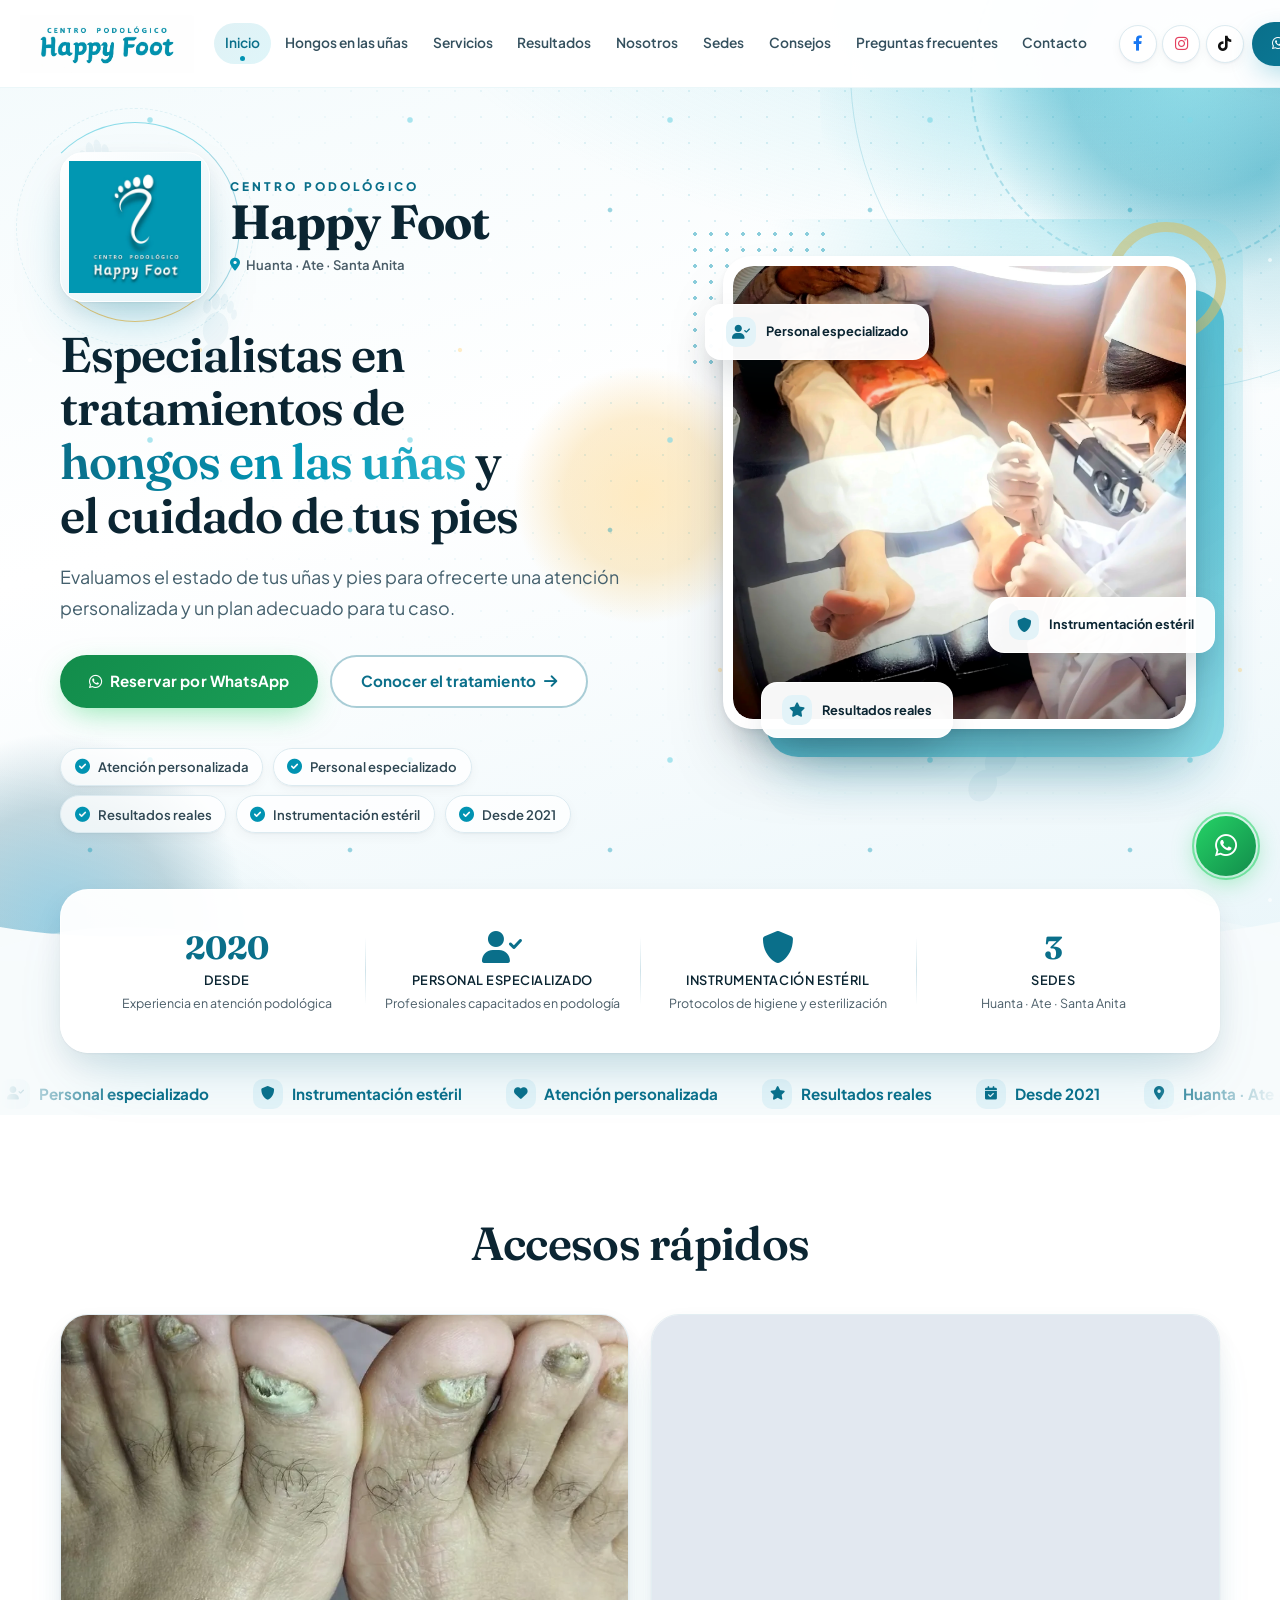
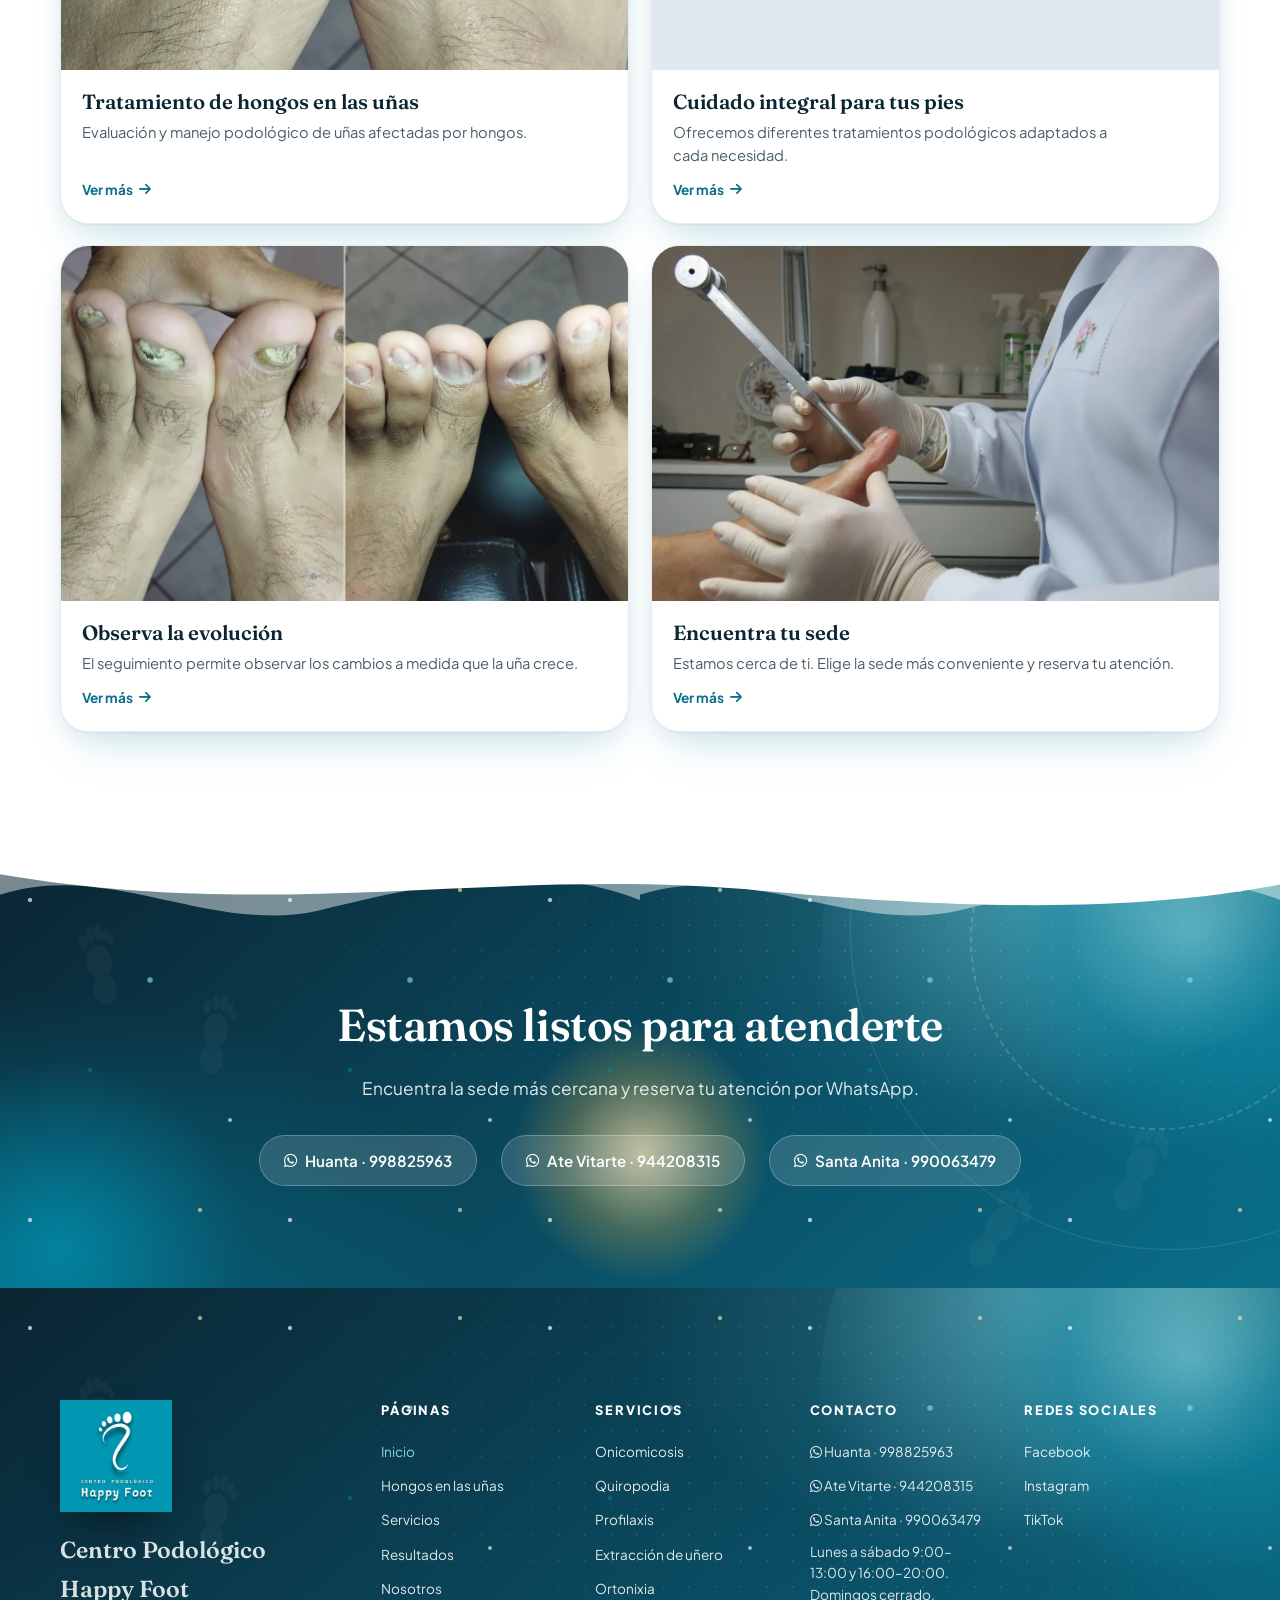
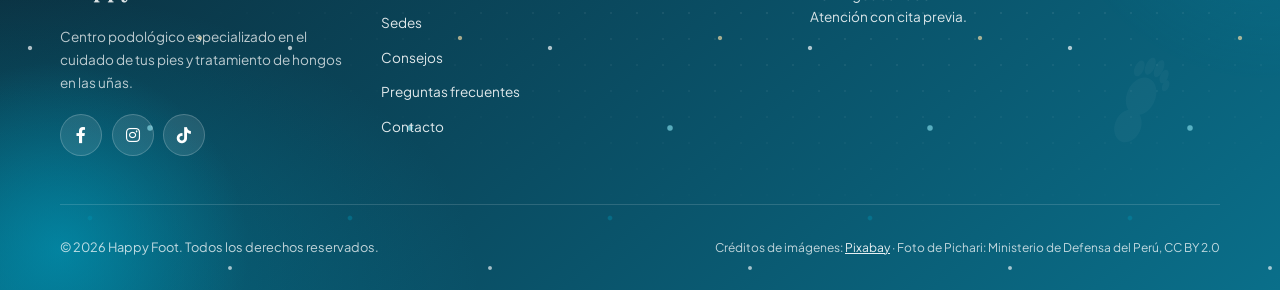
==== commit 864621ab: "Web v12 fluida: sin blur/backdrop/canvas, parallax por CSS, capas pausadas fuera de pantalla y más a" ====
--- a/index.html
+++ b/index.html
@@ -29,8 +29,10 @@
   <link rel="preconnect" href="https://fonts.googleapis.com">
   <link rel="preconnect" href="https://fonts.gstatic.com" crossorigin>
   <link href="https://fonts.googleapis.com/css2?family=Fraunces:opsz,wght@9..144,500;9..144,600;9..144,700&family=Plus+Jakarta+Sans:wght@400;500;600;700;800&display=swap" rel="stylesheet">
-  <link rel="stylesheet" href="https://cdnjs.cloudflare.com/ajax/libs/font-awesome/6.0.0-beta3/css/all.min.css">
-  <link rel="stylesheet" href="css/styles.css?v=11">
+  <link rel="stylesheet" href="https://cdnjs.cloudflare.com/ajax/libs/font-awesome/6.0.0-beta3/css/all.min.css" media="print" onload="this.media='all'">
+  <noscript><link rel="stylesheet" href="https://cdnjs.cloudflare.com/ajax/libs/font-awesome/6.0.0-beta3/css/all.min.css"></noscript>
+  <link rel="stylesheet" href="css/styles.css?v=12">
+  <link rel="preload" as="image" href="img/hero-happyfoot.webp" fetchpriority="high">
   <script>document.documentElement.classList.add('js');</script>
   <script type="application/ld+json">{"@context":"https://schema.org","@graph":[{"@type":"Organization","@id":"https://happyfootgeneral.github.io/Centro-Podol-gico-Happy-Foot/#organizacion","name":"Centro Podológico Happy Foot","alternateName":"Happy Foot","url":"https://happyfootgeneral.github.io/Centro-Podol-gico-Happy-Foot/","logo":"https://happyfootgeneral.github.io/Centro-Podol-gico-Happy-Foot/img/logo.png","image":"https://happyfootgeneral.github.io/Centro-Podol-gico-Happy-Foot/img/og-image.jpg","foundingDate":"2021","description":"Centro podológico especializado en el cuidado de tus pies y tratamiento de hongos en las uñas.","sameAs":["https://www.facebook.com/profile.php?id=61554678720027","https://www.instagram.com/podologiahappyfoot/","https://www.tiktok.com/@podologiahappyfoot"]},{"@type":"MedicalBusiness","@id":"https://happyfootgeneral.github.io/Centro-Podol-gico-Happy-Foot/sedes.html#huanta","name":"Happy Foot Huanta","parentOrganization":{"@id":"https://happyfootgeneral.github.io/Centro-Podol-gico-Happy-Foot/#organizacion"},"url":"https://happyfootgeneral.github.io/Centro-Podol-gico-Happy-Foot/sedes.html#huanta","image":"https://happyfootgeneral.github.io/Centro-Podol-gico-Happy-Foot/img/og-image.jpg","telephone":"+51998825963","address":{"@type":"PostalAddress","streetAddress":"Jr. Razuhuillca 223","addressLocality":"Huanta","addressRegion":"Ayacucho","addressCountry":"PE"},"hasMap":"https://www.google.com/maps/place/Centro+Podol%C3%B3gico+L%C3%A1ser+%22Happy+Foot%22/@-12.9391615,-74.2476823,17z/data=!3m1!4b1!4m6!3m5!1s0x910d83005bfe06b3:0xa6ca51afe73aeee5!8m2!3d-12.9391615!4d-74.2476823!16s%2Fg%2F11vm36p83v","openingHoursSpecification":[{"@type":"OpeningHoursSpecification","dayOfWeek":["Monday","Tuesday","Wednesday","Thursday","Friday","Saturday"],"opens":"09:00","closes":"13:00"},{"@type":"OpeningHoursSpecification","dayOfWeek":["Monday","Tuesday","Wednesday","Thursday","Friday","Saturday"],"opens":"16:00","closes":"20:00"}],"areaServed":"Huanta","geo":{"@type":"GeoCoordinates","latitude":-12.9391615,"longitude":-74.2476823}},{"@type":"MedicalBusiness","@id":"https://happyfootgeneral.github.io/Centro-Podol-gico-Happy-Foot/sedes.html#ate","name":"Happy Foot Ate Vitarte","parentOrganization":{"@id":"https://happyfootgeneral.github.io/Centro-Podol-gico-Happy-Foot/#organizacion"},"url":"https://happyfootgeneral.github.io/Centro-Podol-gico-Happy-Foot/sedes.html#ate","image":"https://happyfootgeneral.github.io/Centro-Podol-gico-Happy-Foot/img/og-image.jpg","telephone":"+51944208315","address":{"@type":"PostalAddress","streetAddress":"Prolongación Javier Prado 8726","addressLocality":"Ate","addressRegion":"Lima","addressCountry":"PE"},"hasMap":"https://www.google.com/maps/search/?api=1&query=Prolongaci%C3%B3n%20Javier%20Prado%208726%2C%20Ate%2C%20Lima","openingHoursSpecification":[{"@type":"OpeningHoursSpecification","dayOfWeek":["Monday","Tuesday","Wednesday","Thursday","Friday","Saturday"],"opens":"09:00","closes":"13:00"},{"@type":"OpeningHoursSpecification","dayOfWeek":["Monday","Tuesday","Wednesday","Thursday","Friday","Saturday"],"opens":"16:00","closes":"20:00"}],"areaServed":"Ate"},{"@type":"MedicalBusiness","@id":"https://happyfootgeneral.github.io/Centro-Podol-gico-Happy-Foot/sedes.html#santa-anita","name":"Happy Foot Santa Anita","parentOrganization":{"@id":"https://happyfootgeneral.github.io/Centro-Podol-gico-Happy-Foot/#organizacion"},"url":"https://happyfootgeneral.github.io/Centro-Podol-gico-Happy-Foot/sedes.html#santa-anita","image":"https://happyfootgeneral.github.io/Centro-Podol-gico-Happy-Foot/img/og-image.jpg","telephone":"+51990063479","address":{"@type":"PostalAddress","streetAddress":"Av. Los Chancas 287, 2do piso","addressLocality":"Santa Anita","addressRegion":"Lima","addressCountry":"PE"},"hasMap":"https://www.google.com/maps/place/Centro+Podol%C3%B3gico+Happy+Foot+Sede+Lima/@-12.0390899,-76.9682463,17z/data=!3m1!4b1!4m6!3m5!1s0x9105c70077a9df75:0x8540cb12fa832689!8m2!3d-12.0390899!4d-76.9682463!16s%2Fg%2F11zg3k9r49","openingHoursSpecification":[{"@type":"OpeningHoursSpecification","dayOfWeek":["Monday","Tuesday","Wednesday","Thursday","Friday","Saturday"],"opens":"09:00","closes":"13:00"},{"@type":"OpeningHoursSpecification","dayOfWeek":["Monday","Tuesday","Wednesday","Thursday","Friday","Saturday"],"opens":"16:00","closes":"20:00"}],"areaServed":"Santa Anita","geo":{"@type":"GeoCoordinates","latitude":-12.0390899,"longitude":-76.9682463}}]}</script>
 </head>
@@ -67,7 +69,7 @@
 
   <main id="contenido">
     <section class="hero layered" id="inicio">
-      <div class="layer-stack" aria-hidden="true"><div class="lb-base"></div><div class="lb-veil" data-depth="0.04"></div><div class="lb-dots" data-depth="0.06"></div><div class="lb-blob b1" data-depth="0.12"><i></i></div><div class="lb-blob b2" data-depth="-0.08"><i></i></div><div class="lb-blob b3" data-depth="0.18"><i></i></div><div class="lb-blob b4" data-depth="-0.14"><i></i></div><div class="lb-blob b5" data-depth="0.1"><i></i></div><div class="lb-ring r1" data-depth="0.05"></div><div class="lb-ring r2" data-depth="0.1"></div><div class="lb-ring r3" data-depth="-0.06"></div><div class="lb-prints" data-depth="0.09"><svg class="lb-print p1" viewBox="0 0 80 160" fill="currentColor" focusable="false"><ellipse cx="40" cy="122" rx="20" ry="26"/><ellipse cx="40" cy="72" rx="22" ry="30"/><ellipse cx="20" cy="34" rx="7" ry="13"/><ellipse cx="34" cy="24" rx="7" ry="14"/><ellipse cx="48" cy="22" rx="6.5" ry="14"/><ellipse cx="60" cy="30" rx="6" ry="11"/><ellipse cx="68" cy="42" rx="5" ry="9"/></svg><svg class="lb-print p2" viewBox="0 0 80 160" fill="currentColor" focusable="false"><ellipse cx="40" cy="122" rx="20" ry="26"/><ellipse cx="40" cy="72" rx="22" ry="30"/><ellipse cx="20" cy="34" rx="7" ry="13"/><ellipse cx="34" cy="24" rx="7" ry="14"/><ellipse cx="48" cy="22" rx="6.5" ry="14"/><ellipse cx="60" cy="30" rx="6" ry="11"/><ellipse cx="68" cy="42" rx="5" ry="9"/></svg><svg class="lb-print p3" viewBox="0 0 80 160" fill="currentColor" focusable="false"><ellipse cx="40" cy="122" rx="20" ry="26"/><ellipse cx="40" cy="72" rx="22" ry="30"/><ellipse cx="20" cy="34" rx="7" ry="13"/><ellipse cx="34" cy="24" rx="7" ry="14"/><ellipse cx="48" cy="22" rx="6.5" ry="14"/><ellipse cx="60" cy="30" rx="6" ry="11"/><ellipse cx="68" cy="42" rx="5" ry="9"/></svg><svg class="lb-print p4" viewBox="0 0 80 160" fill="currentColor" focusable="false"><ellipse cx="40" cy="122" rx="20" ry="26"/><ellipse cx="40" cy="72" rx="22" ry="30"/><ellipse cx="20" cy="34" rx="7" ry="13"/><ellipse cx="34" cy="24" rx="7" ry="14"/><ellipse cx="48" cy="22" rx="6.5" ry="14"/><ellipse cx="60" cy="30" rx="6" ry="11"/><ellipse cx="68" cy="42" rx="5" ry="9"/></svg><svg class="lb-print p5" viewBox="0 0 80 160" fill="currentColor" focusable="false"><ellipse cx="40" cy="122" rx="20" ry="26"/><ellipse cx="40" cy="72" rx="22" ry="30"/><ellipse cx="20" cy="34" rx="7" ry="13"/><ellipse cx="34" cy="24" rx="7" ry="14"/><ellipse cx="48" cy="22" rx="6.5" ry="14"/><ellipse cx="60" cy="30" rx="6" ry="11"/><ellipse cx="68" cy="42" rx="5" ry="9"/></svg></div><div class="lb-sparks"><span style="--i:0"></span><span style="--i:1"></span><span style="--i:2"></span><span style="--i:3"></span><span style="--i:4"></span><span style="--i:5"></span><span style="--i:6"></span><span style="--i:7"></span><span style="--i:8"></span><span style="--i:9"></span><span style="--i:10"></span><span style="--i:11"></span><span style="--i:12"></span><span style="--i:13"></span><span style="--i:14"></span><span style="--i:15"></span></div><canvas class="lb-bokeh" data-bokeh width="1" height="1"></canvas><div class="lb-grain"></div></div>
+      <div class="layer-stack" aria-hidden="true"><div class="lb-base"></div><div class="lb-aurora"><i></i></div><div class="lb-orb o1 px px-b"><i></i></div><div class="lb-orb o2 px px-n"><i></i></div><div class="lb-orb o3 px px-c"><i></i></div><div class="lb-dots px px-a"></div><div class="lb-ring r1 px px-a"></div><div class="lb-ring r2 px px-b"><i></i></div><div class="lb-prints px px-c"><div class="lb-prints-in"><svg class="lb-print p1" viewBox="0 0 80 160" fill="currentColor" focusable="false"><ellipse cx="40" cy="122" rx="20" ry="26"/><ellipse cx="40" cy="72" rx="22" ry="30"/><ellipse cx="20" cy="34" rx="7" ry="13"/><ellipse cx="34" cy="24" rx="7" ry="14"/><ellipse cx="48" cy="22" rx="6.5" ry="14"/><ellipse cx="60" cy="30" rx="6" ry="11"/><ellipse cx="68" cy="42" rx="5" ry="9"/></svg><svg class="lb-print p2" viewBox="0 0 80 160" fill="currentColor" focusable="false"><ellipse cx="40" cy="122" rx="20" ry="26"/><ellipse cx="40" cy="72" rx="22" ry="30"/><ellipse cx="20" cy="34" rx="7" ry="13"/><ellipse cx="34" cy="24" rx="7" ry="14"/><ellipse cx="48" cy="22" rx="6.5" ry="14"/><ellipse cx="60" cy="30" rx="6" ry="11"/><ellipse cx="68" cy="42" rx="5" ry="9"/></svg><svg class="lb-print p3" viewBox="0 0 80 160" fill="currentColor" focusable="false"><ellipse cx="40" cy="122" rx="20" ry="26"/><ellipse cx="40" cy="72" rx="22" ry="30"/><ellipse cx="20" cy="34" rx="7" ry="13"/><ellipse cx="34" cy="24" rx="7" ry="14"/><ellipse cx="48" cy="22" rx="6.5" ry="14"/><ellipse cx="60" cy="30" rx="6" ry="11"/><ellipse cx="68" cy="42" rx="5" ry="9"/></svg><svg class="lb-print p4" viewBox="0 0 80 160" fill="currentColor" focusable="false"><ellipse cx="40" cy="122" rx="20" ry="26"/><ellipse cx="40" cy="72" rx="22" ry="30"/><ellipse cx="20" cy="34" rx="7" ry="13"/><ellipse cx="34" cy="24" rx="7" ry="14"/><ellipse cx="48" cy="22" rx="6.5" ry="14"/><ellipse cx="60" cy="30" rx="6" ry="11"/><ellipse cx="68" cy="42" rx="5" ry="9"/></svg></div></div><div class="lb-dust"></div><div class="lb-bubbles"><span style="--i:0"></span><span style="--i:1"></span><span style="--i:2"></span><span style="--i:3"></span><span style="--i:4"></span><span style="--i:5"></span><span style="--i:6"></span><span style="--i:7"></span></div></div>
       <div class="container">
         <div class="hero-grid">
           <div class="hero-content">
@@ -78,29 +80,29 @@
                   <span class="logo-ring r-b"></span>
                   <span class="logo-ring r-c"></span>
                 </span>
-                <div class="hero-logo-frame"><img src="img/logo.png" alt="Logo del Centro Podológico Happy Foot" width="600" height="600" fetchpriority="high"></div>
+                <div class="hero-logo-frame pop"><img src="img/logo.png" alt="Logo del Centro Podológico Happy Foot" width="600" height="600" fetchpriority="high"></div>
               </div>
-              <div class="hero-brand-text">
+              <div class="hero-brand-text enter" style="--e:.15s">
                 <span class="eyebrow">Centro Podológico</span>
                 <span class="brand-name">Happy Foot</span>
                 <span class="brand-since"><i class="fas fa-map-marker-alt" aria-hidden="true" style="color:var(--brand)"></i> Huanta · Ate · Santa Anita</span>
               </div>
             </div>
-            <h1 class="reveal">Especialistas en tratamientos de <span class="highlight">hongos en las uñas</span> y el cuidado de tus pies</h1>
-            <p class="reveal">Evaluamos el estado de tus uñas y pies para ofrecerte una atención personalizada y un plan adecuado para tu caso.</p>
-            <div class="hero-buttons reveal">
+            <h1 class="wsplit">Especialistas en tratamientos de <span class="highlight">hongos en las uñas</span> y el cuidado de tus pies</h1>
+            <p class="enter" style="--e:.75s">Evaluamos el estado de tus uñas y pies para ofrecerte una atención personalizada y un plan adecuado para tu caso.</p>
+            <div class="hero-buttons enter-kids" style="--e:.9s">
               <button type="button" class="btn btn-whatsapp js-open-wa-selector" data-wa-msg="Hola Happy Foot, quiero reservar una cita."><i class="fab fa-whatsapp" aria-hidden="true"></i> Reservar por WhatsApp</button>
               <a href="hongos-en-las-unas.html" class="btn btn-outline">Conocer el tratamiento <i class="fas fa-arrow-right" aria-hidden="true"></i></a>
             </div>
-            <div class="hero-features reveal"><div class="hero-feature"><i class="fas fa-check-circle" aria-hidden="true"></i> Atención personalizada</div><div class="hero-feature"><i class="fas fa-check-circle" aria-hidden="true"></i> Personal especializado</div><div class="hero-feature"><i class="fas fa-check-circle" aria-hidden="true"></i> Resultados reales</div><div class="hero-feature"><i class="fas fa-check-circle" aria-hidden="true"></i> Instrumentación estéril</div><div class="hero-feature"><i class="fas fa-check-circle" aria-hidden="true"></i> Desde 2021</div></div>
+            <div class="hero-features enter-kids" style="--e:1.15s"><div class="hero-feature"><i class="fas fa-check-circle" aria-hidden="true"></i> Atención personalizada</div><div class="hero-feature"><i class="fas fa-check-circle" aria-hidden="true"></i> Personal especializado</div><div class="hero-feature"><i class="fas fa-check-circle" aria-hidden="true"></i> Resultados reales</div><div class="hero-feature"><i class="fas fa-check-circle" aria-hidden="true"></i> Instrumentación estéril</div><div class="hero-feature"><i class="fas fa-check-circle" aria-hidden="true"></i> Desde 2021</div></div>
           </div>
           <div class="hero-visual">
             <div class="photo-stack">
-              <span class="deco deco-back" data-depth="0.05" aria-hidden="true"></span>
-              <span class="deco deco-dots" data-depth="-0.08" aria-hidden="true"></span>
-              <span class="deco deco-ring" data-depth="0.12" aria-hidden="true"></span>
-              <span class="deco deco-glow" data-depth="-0.04" aria-hidden="true"></span>
-              <div class="photo-frame">
+              <span class="deco deco-back px px-a" aria-hidden="true"></span>
+              <span class="deco deco-dots px px-n" aria-hidden="true"></span>
+              <span class="deco deco-ring px px-b" aria-hidden="true"><i></i></span>
+              <span class="deco deco-glow" aria-hidden="true"></span>
+              <div class="photo-frame enter" style="--e:.3s">
                 <div class="hero-image-wrapper">
                   <img src="img/hero-happyfoot.webp" alt="Atención podológica en Happy Foot" width="1600" height="1600" fetchpriority="high" class="js-img-fallback" data-fallback="img/hero-podologo-atendiendo.webp">
                 </div>
@@ -118,14 +120,15 @@
     <section class="trust-bar" aria-label="Indicadores de confianza">
       <div class="container">
         <div class="trust-grid stagger">
-          <div class="trust-item reveal"><div class="number">2021</div><div class="label">Desde</div><div class="desc">Experiencia en atención podológica</div></div>
+          <div class="trust-item reveal"><div class="number" data-count="2021" data-from="2000">2021</div><div class="label">Desde</div><div class="desc">Experiencia en atención podológica</div></div>
           <div class="trust-item reveal"><div class="number"><i class="fas fa-user-check" aria-hidden="true"></i></div><div class="label">Personal especializado</div><div class="desc">Profesionales capacitados en podología</div></div>
           <div class="trust-item reveal"><div class="number"><i class="fas fa-shield-alt" aria-hidden="true"></i></div><div class="label">Instrumentación estéril</div><div class="desc">Protocolos de higiene y esterilización</div></div>
-          <div class="trust-item reveal"><div class="number">3</div><div class="label">Sedes</div><div class="desc">Huanta · Ate · Santa Anita</div></div>
-        </div>
-      </div>
-    </section>
-
+          <div class="trust-item reveal"><div class="number" data-count="3">3</div><div class="label">Sedes</div><div class="desc">Huanta · Ate · Santa Anita</div></div>
+        </div>
+      </div>
+    </section>
+
+    <div class="marquee" aria-hidden="true"><div class="marquee-track"><span><i class="fas fa-user-check"></i> Personal especializado</span><span><i class="fas fa-shield-alt"></i> Instrumentación estéril</span><span><i class="fas fa-heart"></i> Atención personalizada</span><span><i class="fas fa-star"></i> Resultados reales</span><span><i class="fas fa-calendar-check"></i> Desde 2021</span><span><i class="fas fa-map-marker-alt"></i> Huanta · Ate · Santa Anita</span><span><i class="fas fa-user-check"></i> Personal especializado</span><span><i class="fas fa-shield-alt"></i> Instrumentación estéril</span><span><i class="fas fa-heart"></i> Atención personalizada</span><span><i class="fas fa-star"></i> Resultados reales</span><span><i class="fas fa-calendar-check"></i> Desde 2021</span><span><i class="fas fa-map-marker-alt"></i> Huanta · Ate · Santa Anita</span></div></div>
     <section class="section accesos bg-white" id="accesos">
       <div class="wave wave-top" aria-hidden="true"><svg viewBox="0 0 1440 120" preserveAspectRatio="none" focusable="false"><path d="M0,96 C320,20 560,110 860,70 C1110,38 1290,40 1440,80 L1440,120 L0,120 Z" fill="#FFFFFF"/></svg><svg class="wave-drift" viewBox="0 0 2880 120" preserveAspectRatio="none" focusable="false"><g><path d="M0,64 C240,120 480,0 720,40 C960,80 1200,120 1440,56 L1440,120 L0,120 Z" fill="#FFFFFF" fill-opacity="0.45"/></g><g transform="translate(1440,0)"><path d="M0,64 C240,120 480,0 720,40 C960,80 1200,120 1440,56 L1440,120 L0,120 Z" fill="#FFFFFF" fill-opacity="0.45"/></g></svg></div>
       <div class="container">
@@ -174,7 +177,7 @@
     </section>
 
     <section class="cta-band layered dark on-dark">
-      <div class="layer-stack" aria-hidden="true"><div class="lb-base"></div><div class="lb-veil" data-depth="0.04"></div><div class="lb-dots" data-depth="0.06"></div><div class="lb-blob b1" data-depth="0.12"><i></i></div><div class="lb-blob b2" data-depth="-0.08"><i></i></div><div class="lb-blob b3" data-depth="0.18"><i></i></div><div class="lb-blob b4" data-depth="-0.14"><i></i></div><div class="lb-blob b5" data-depth="0.1"><i></i></div><div class="lb-ring r1" data-depth="0.05"></div><div class="lb-ring r2" data-depth="0.1"></div><div class="lb-ring r3" data-depth="-0.06"></div><div class="lb-prints" data-depth="0.09"><svg class="lb-print p1" viewBox="0 0 80 160" fill="currentColor" focusable="false"><ellipse cx="40" cy="122" rx="20" ry="26"/><ellipse cx="40" cy="72" rx="22" ry="30"/><ellipse cx="20" cy="34" rx="7" ry="13"/><ellipse cx="34" cy="24" rx="7" ry="14"/><ellipse cx="48" cy="22" rx="6.5" ry="14"/><ellipse cx="60" cy="30" rx="6" ry="11"/><ellipse cx="68" cy="42" rx="5" ry="9"/></svg><svg class="lb-print p2" viewBox="0 0 80 160" fill="currentColor" focusable="false"><ellipse cx="40" cy="122" rx="20" ry="26"/><ellipse cx="40" cy="72" rx="22" ry="30"/><ellipse cx="20" cy="34" rx="7" ry="13"/><ellipse cx="34" cy="24" rx="7" ry="14"/><ellipse cx="48" cy="22" rx="6.5" ry="14"/><ellipse cx="60" cy="30" rx="6" ry="11"/><ellipse cx="68" cy="42" rx="5" ry="9"/></svg><svg class="lb-print p3" viewBox="0 0 80 160" fill="currentColor" focusable="false"><ellipse cx="40" cy="122" rx="20" ry="26"/><ellipse cx="40" cy="72" rx="22" ry="30"/><ellipse cx="20" cy="34" rx="7" ry="13"/><ellipse cx="34" cy="24" rx="7" ry="14"/><ellipse cx="48" cy="22" rx="6.5" ry="14"/><ellipse cx="60" cy="30" rx="6" ry="11"/><ellipse cx="68" cy="42" rx="5" ry="9"/></svg><svg class="lb-print p4" viewBox="0 0 80 160" fill="currentColor" focusable="false"><ellipse cx="40" cy="122" rx="20" ry="26"/><ellipse cx="40" cy="72" rx="22" ry="30"/><ellipse cx="20" cy="34" rx="7" ry="13"/><ellipse cx="34" cy="24" rx="7" ry="14"/><ellipse cx="48" cy="22" rx="6.5" ry="14"/><ellipse cx="60" cy="30" rx="6" ry="11"/><ellipse cx="68" cy="42" rx="5" ry="9"/></svg><svg class="lb-print p5" viewBox="0 0 80 160" fill="currentColor" focusable="false"><ellipse cx="40" cy="122" rx="20" ry="26"/><ellipse cx="40" cy="72" rx="22" ry="30"/><ellipse cx="20" cy="34" rx="7" ry="13"/><ellipse cx="34" cy="24" rx="7" ry="14"/><ellipse cx="48" cy="22" rx="6.5" ry="14"/><ellipse cx="60" cy="30" rx="6" ry="11"/><ellipse cx="68" cy="42" rx="5" ry="9"/></svg></div><div class="lb-sparks"><span style="--i:0"></span><span style="--i:1"></span><span style="--i:2"></span><span style="--i:3"></span><span style="--i:4"></span><span style="--i:5"></span><span style="--i:6"></span><span style="--i:7"></span><span style="--i:8"></span><span style="--i:9"></span><span style="--i:10"></span><span style="--i:11"></span><span style="--i:12"></span><span style="--i:13"></span><span style="--i:14"></span><span style="--i:15"></span></div><canvas class="lb-bokeh" data-bokeh width="1" height="1"></canvas><div class="lb-grain"></div></div>
+      <div class="layer-stack" aria-hidden="true"><div class="lb-base"></div><div class="lb-aurora"><i></i></div><div class="lb-orb o1 px px-b"><i></i></div><div class="lb-orb o2 px px-n"><i></i></div><div class="lb-orb o3 px px-c"><i></i></div><div class="lb-dots px px-a"></div><div class="lb-ring r1 px px-a"></div><div class="lb-ring r2 px px-b"><i></i></div><div class="lb-prints px px-c"><div class="lb-prints-in"><svg class="lb-print p1" viewBox="0 0 80 160" fill="currentColor" focusable="false"><ellipse cx="40" cy="122" rx="20" ry="26"/><ellipse cx="40" cy="72" rx="22" ry="30"/><ellipse cx="20" cy="34" rx="7" ry="13"/><ellipse cx="34" cy="24" rx="7" ry="14"/><ellipse cx="48" cy="22" rx="6.5" ry="14"/><ellipse cx="60" cy="30" rx="6" ry="11"/><ellipse cx="68" cy="42" rx="5" ry="9"/></svg><svg class="lb-print p2" viewBox="0 0 80 160" fill="currentColor" focusable="false"><ellipse cx="40" cy="122" rx="20" ry="26"/><ellipse cx="40" cy="72" rx="22" ry="30"/><ellipse cx="20" cy="34" rx="7" ry="13"/><ellipse cx="34" cy="24" rx="7" ry="14"/><ellipse cx="48" cy="22" rx="6.5" ry="14"/><ellipse cx="60" cy="30" rx="6" ry="11"/><ellipse cx="68" cy="42" rx="5" ry="9"/></svg><svg class="lb-print p3" viewBox="0 0 80 160" fill="currentColor" focusable="false"><ellipse cx="40" cy="122" rx="20" ry="26"/><ellipse cx="40" cy="72" rx="22" ry="30"/><ellipse cx="20" cy="34" rx="7" ry="13"/><ellipse cx="34" cy="24" rx="7" ry="14"/><ellipse cx="48" cy="22" rx="6.5" ry="14"/><ellipse cx="60" cy="30" rx="6" ry="11"/><ellipse cx="68" cy="42" rx="5" ry="9"/></svg><svg class="lb-print p4" viewBox="0 0 80 160" fill="currentColor" focusable="false"><ellipse cx="40" cy="122" rx="20" ry="26"/><ellipse cx="40" cy="72" rx="22" ry="30"/><ellipse cx="20" cy="34" rx="7" ry="13"/><ellipse cx="34" cy="24" rx="7" ry="14"/><ellipse cx="48" cy="22" rx="6.5" ry="14"/><ellipse cx="60" cy="30" rx="6" ry="11"/><ellipse cx="68" cy="42" rx="5" ry="9"/></svg></div></div><div class="lb-dust"></div><div class="lb-bubbles"><span style="--i:0"></span><span style="--i:1"></span><span style="--i:2"></span><span style="--i:3"></span><span style="--i:4"></span><span style="--i:5"></span><span style="--i:6"></span><span style="--i:7"></span></div></div>
       <div class="wave wave-top" aria-hidden="true"><svg viewBox="0 0 1440 120" preserveAspectRatio="none" focusable="false"><path d="M0,96 C320,20 560,110 860,70 C1110,38 1290,40 1440,80 L1440,120 L0,120 Z" fill="#FFFFFF"/></svg><svg class="wave-drift" viewBox="0 0 2880 120" preserveAspectRatio="none" focusable="false"><g><path d="M0,64 C240,120 480,0 720,40 C960,80 1200,120 1440,56 L1440,120 L0,120 Z" fill="#FFFFFF" fill-opacity="0.45"/></g><g transform="translate(1440,0)"><path d="M0,64 C240,120 480,0 720,40 C960,80 1200,120 1440,56 L1440,120 L0,120 Z" fill="#FFFFFF" fill-opacity="0.45"/></g></svg></div>
       <div class="container">
         <h2 class="reveal">Estamos listos para atenderte</h2>
@@ -185,7 +188,7 @@
   </main>
 
   <footer class="footer layered dark on-dark">
-    <div class="layer-stack" aria-hidden="true"><div class="lb-base"></div><div class="lb-veil" data-depth="0.04"></div><div class="lb-dots" data-depth="0.06"></div><div class="lb-blob b1" data-depth="0.12"><i></i></div><div class="lb-blob b2" data-depth="-0.08"><i></i></div><div class="lb-prints" data-depth="0.09"><svg class="lb-print p1" viewBox="0 0 80 160" fill="currentColor" focusable="false"><ellipse cx="40" cy="122" rx="20" ry="26"/><ellipse cx="40" cy="72" rx="22" ry="30"/><ellipse cx="20" cy="34" rx="7" ry="13"/><ellipse cx="34" cy="24" rx="7" ry="14"/><ellipse cx="48" cy="22" rx="6.5" ry="14"/><ellipse cx="60" cy="30" rx="6" ry="11"/><ellipse cx="68" cy="42" rx="5" ry="9"/></svg><svg class="lb-print p2" viewBox="0 0 80 160" fill="currentColor" focusable="false"><ellipse cx="40" cy="122" rx="20" ry="26"/><ellipse cx="40" cy="72" rx="22" ry="30"/><ellipse cx="20" cy="34" rx="7" ry="13"/><ellipse cx="34" cy="24" rx="7" ry="14"/><ellipse cx="48" cy="22" rx="6.5" ry="14"/><ellipse cx="60" cy="30" rx="6" ry="11"/><ellipse cx="68" cy="42" rx="5" ry="9"/></svg><svg class="lb-print p3" viewBox="0 0 80 160" fill="currentColor" focusable="false"><ellipse cx="40" cy="122" rx="20" ry="26"/><ellipse cx="40" cy="72" rx="22" ry="30"/><ellipse cx="20" cy="34" rx="7" ry="13"/><ellipse cx="34" cy="24" rx="7" ry="14"/><ellipse cx="48" cy="22" rx="6.5" ry="14"/><ellipse cx="60" cy="30" rx="6" ry="11"/><ellipse cx="68" cy="42" rx="5" ry="9"/></svg></div><div class="lb-sparks"><span style="--i:0"></span><span style="--i:1"></span><span style="--i:2"></span><span style="--i:3"></span><span style="--i:4"></span><span style="--i:5"></span><span style="--i:6"></span><span style="--i:7"></span><span style="--i:8"></span><span style="--i:9"></span></div><div class="lb-grain"></div></div>
+    <div class="layer-stack" aria-hidden="true"><div class="lb-base"></div><div class="lb-aurora"><i></i></div><div class="lb-orb o1 px px-b"><i></i></div><div class="lb-orb o2 px px-n"><i></i></div><div class="lb-dots px px-a"></div><div class="lb-prints px px-c"><div class="lb-prints-in"><svg class="lb-print p1" viewBox="0 0 80 160" fill="currentColor" focusable="false"><ellipse cx="40" cy="122" rx="20" ry="26"/><ellipse cx="40" cy="72" rx="22" ry="30"/><ellipse cx="20" cy="34" rx="7" ry="13"/><ellipse cx="34" cy="24" rx="7" ry="14"/><ellipse cx="48" cy="22" rx="6.5" ry="14"/><ellipse cx="60" cy="30" rx="6" ry="11"/><ellipse cx="68" cy="42" rx="5" ry="9"/></svg><svg class="lb-print p2" viewBox="0 0 80 160" fill="currentColor" focusable="false"><ellipse cx="40" cy="122" rx="20" ry="26"/><ellipse cx="40" cy="72" rx="22" ry="30"/><ellipse cx="20" cy="34" rx="7" ry="13"/><ellipse cx="34" cy="24" rx="7" ry="14"/><ellipse cx="48" cy="22" rx="6.5" ry="14"/><ellipse cx="60" cy="30" rx="6" ry="11"/><ellipse cx="68" cy="42" rx="5" ry="9"/></svg><svg class="lb-print p3" viewBox="0 0 80 160" fill="currentColor" focusable="false"><ellipse cx="40" cy="122" rx="20" ry="26"/><ellipse cx="40" cy="72" rx="22" ry="30"/><ellipse cx="20" cy="34" rx="7" ry="13"/><ellipse cx="34" cy="24" rx="7" ry="14"/><ellipse cx="48" cy="22" rx="6.5" ry="14"/><ellipse cx="60" cy="30" rx="6" ry="11"/><ellipse cx="68" cy="42" rx="5" ry="9"/></svg></div></div><div class="lb-dust"></div><div class="lb-bubbles"><span style="--i:0"></span><span style="--i:1"></span><span style="--i:2"></span><span style="--i:3"></span><span style="--i:4"></span><span style="--i:5"></span></div></div>
     <div class="container">
       <div class="footer-grid">
         <div class="footer-brand">
@@ -217,6 +220,6 @@
 
   <button class="back-to-top" id="backToTop" type="button" aria-label="Volver arriba"><i class="fas fa-chevron-up" aria-hidden="true"></i></button>
 
-  <script src="js/main.js?v=11" defer></script>
+  <script src="js/main.js?v=12" defer></script>
 </body>
 </html>
--- a/css/styles.css
+++ b/css/styles.css
@@ -60,7 +60,7 @@
 .reveal-delay-4 { transition-delay: 0.4s; }
 
 /* HEADER */
-.header { position: fixed; top: 0; left: 0; right: 0; z-index: 1000; background: rgba(255, 255, 255, 0.92); backdrop-filter: blur(16px); -webkit-backdrop-filter: blur(16px); border-bottom: 1px solid rgba(55, 143, 174, 0.08); transition: all 0.3s ease; height: var(--header-height); }
+.header { position: fixed; top: 0; left: 0; right: 0; z-index: 1000; background: rgba(255, 255, 255, 0.92); border-bottom: 1px solid rgba(55, 143, 174, 0.08); transition: all 0.3s ease; height: var(--header-height); }
 .header.scrolled { box-shadow: 0 4px 20px rgba(0,0,0,0.06); }
 .header-inner { display: flex; align-items: center; justify-content: space-between; height: var(--header-height); gap: 1rem; }
 .logo { display: flex; align-items: center; gap: 0.6rem; flex-shrink: 0; text-decoration: none; }
@@ -428,7 +428,7 @@
 .final-cta h2 { font-size: clamp(1.6rem, 3vw, 2.4rem); font-weight: 800; margin-bottom: 0.75rem; }
 .final-cta p { font-size: 1.05rem; opacity: 0.9; margin-bottom: 2rem; max-width: 600px; margin-left: auto; margin-right: auto; }
 .final-cta-phones { display: flex; justify-content: center; gap: 1.5rem; flex-wrap: wrap; margin-top: 2rem; }
-.final-cta-phone { display: flex; align-items: center; gap: 0.5rem; font-size: 0.95rem; font-weight: 600; background: rgba(255,255,255,0.15); padding: 0.75rem 1.5rem; border-radius: 100px; backdrop-filter: blur(8px); transition: all 0.3s ease; border: none; color: var(--white); cursor: pointer; font-family: inherit; }
+.final-cta-phone { display: flex; align-items: center; gap: 0.5rem; font-size: 0.95rem; font-weight: 600; background: rgba(255,255,255,0.15); padding: 0.75rem 1.5rem; border-radius: 100px; transition: all 0.3s ease; border: none; color: var(--white); cursor: pointer; font-family: inherit; }
 .final-cta-phone:hover { background: rgba(255,255,255,0.25); transform: translateY(-2px); }
 
 /* FOOTER */
@@ -636,7 +636,7 @@
 .btn-primary:hover { background: linear-gradient(135deg, #085B71 0%, var(--brand-deep) 100%); transform: translateY(-3px); box-shadow: 0 16px 36px -10px rgba(1,147,178,.55); }
 .btn-whatsapp { background: linear-gradient(135deg, #128C4B 0%, #1A9E57 100%); color: #fff; box-shadow: 0 10px 30px -8px rgba(37,211,102,.55); }
 .btn-whatsapp:hover { background: linear-gradient(135deg, #0E7A40 0%, #128C4B 100%); transform: translateY(-3px); }
-.btn-outline { border: 2px solid rgba(10,111,138,.35); color: var(--brand-deep); background: rgba(255,255,255,.6); backdrop-filter: blur(6px); }
+.btn-outline { border: 2px solid rgba(10,111,138,.35); color: var(--brand-deep); background: rgba(255,255,255,.6); }
 .btn-outline:hover { background: var(--brand-deep); border-color: var(--brand-deep); color: #fff; transform: translateY(-3px); }
 .btn-white { color: var(--brand-deep); }
 .btn-ghost-light { background: rgba(255,255,255,.12); color: #fff; border: 1px solid rgba(255,255,255,.35); }
@@ -651,7 +651,7 @@
 /* =====================================================================
    HEADER
    ===================================================================== */
-.header { height: var(--header-height); background: rgba(255,255,255,.86); backdrop-filter: saturate(160%) blur(18px); -webkit-backdrop-filter: saturate(160%) blur(18px); border-bottom: 1px solid rgba(1,147,178,.08); transition: height .35s var(--ease-out), box-shadow .35s, background-color .35s; }
+.header { height: var(--header-height); background: rgba(255,255,255,.86); border-bottom: 1px solid rgba(1,147,178,.08); transition: height .35s var(--ease-out), box-shadow .35s, background-color .35s; }
 .header.scrolled { --header-height: 72px; background: rgba(255,255,255,.96); box-shadow: 0 1px 0 rgba(1,147,178,.08), 0 12px 32px -12px rgba(11,37,50,.18); }
 .header-inner { max-width: 1440px; height: 100%; gap: 1.25rem; }
 .logo { gap: .75rem; }
@@ -680,7 +680,7 @@
     position: fixed; top: var(--header-height); left: 0; right: 0;
     max-height: calc(100dvh - var(--header-height)); overflow-y: auto;
     flex-direction: column; align-items: stretch; gap: .25rem; padding: 1rem 1.25rem 1.5rem;
-    background: rgba(255,255,255,.98); backdrop-filter: blur(20px);
+    background: rgba(255,255,255,.98);
     border-bottom: 1px solid #E2EEF2; box-shadow: 0 30px 60px -20px rgba(11,37,50,.3);
     transition: opacity .3s var(--ease-out), transform .3s var(--ease-out), visibility 0s linear .3s;
   }
@@ -713,32 +713,12 @@
   radial-gradient(1200px 600px at 85% -10%, rgba(127,216,230,.35), transparent 60%),
   radial-gradient(900px 500px at -10% 110%, rgba(1,147,178,.18), transparent 60%),
   linear-gradient(165deg, #F2FAFC 0%, #FFFFFF 45%, #EAF6FA 100%); }
-.lb-dots { inset: -10%; background-image: radial-gradient(rgba(1,147,178,.16) 1.2px, transparent 1.2px); background-size: 26px 26px;
-  -webkit-mask-image: radial-gradient(ellipse at 70% 30%, #000 0%, transparent 65%); mask-image: radial-gradient(ellipse at 70% 30%, #000 0%, transparent 65%);
-  transform: translate3d(0, var(--py, 0), 0); }
-.lb-blob { border-radius: 50%; filter: blur(60px); opacity: .55; transform: translate3d(0, var(--py, 0), 0); will-change: transform; }
-.lb-blob > i { display: block; width: 100%; height: 100%; border-radius: 50%; animation: drift 18s ease-in-out infinite alternate; }
-.lb-blob.b1 { width: 520px; height: 520px; top: -140px; right: -120px; }
-.lb-blob.b1 > i { background: radial-gradient(circle at 30% 30%, #7FD8E6, #0193B2 70%); }
-.lb-blob.b2 { width: 420px; height: 420px; bottom: -160px; left: -140px; opacity: .35; }
-.lb-blob.b2 > i { background: radial-gradient(circle at 60% 40%, #5FB3D4, #145F7B 75%); animation-duration: 22s; animation-direction: alternate-reverse; }
-.lb-blob.b3 { width: 260px; height: 260px; top: 40%; left: 42%; opacity: .28; }
-.lb-blob.b3 > i { background: radial-gradient(circle, #FFE2A8, #F4B942 70%); animation-duration: 26s; }
-@keyframes drift { 0% { transform: translate(0,0) scale(1); } 50% { transform: translate(40px,-30px) scale(1.08); } 100% { transform: translate(-30px,25px) scale(.95); } }
-.lb-ring { border: 1.5px solid rgba(1,147,178,.18); border-radius: 50%; transform: translate3d(0, var(--py, 0), 0); }
-.lb-ring.r1 { width: 680px; height: 680px; top: -260px; right: -220px; }
-.lb-ring.r2 { width: 380px; height: 380px; top: -110px; right: -70px; border-style: dashed; border-color: rgba(1,147,178,.22); animation: spin 90s linear infinite; }
 @keyframes spin { to { rotate: 360deg; } }
-.lb-grain { inset: 0; opacity: .07; mix-blend-mode: multiply;
-  background-image: url("data:image/svg+xml,%3Csvg xmlns='http://www.w3.org/2000/svg' width='160' height='160'%3E%3Cfilter id='n'%3E%3CfeTurbulence type='fractalNoise' baseFrequency='.85' numOctaves='3' stitchTiles='stitch'/%3E%3C/filter%3E%3Crect width='100%25' height='100%25' filter='url(%23n)'/%3E%3C/svg%3E"); }
 /* versión oscura */
 .layered.dark .lb-base { background:
   radial-gradient(900px 500px at 90% 0%, rgba(127,216,230,.28), transparent 60%),
   radial-gradient(800px 500px at 0% 100%, rgba(1,147,178,.45), transparent 60%),
   linear-gradient(140deg, #0B2532 0%, #0A4D63 55%, #0A6F8A 100%); }
-.layered.dark .lb-dots { background-image: radial-gradient(rgba(255,255,255,.12) 1.2px, transparent 1.2px); }
-.layered.dark .lb-ring { border-color: rgba(255,255,255,.12); }
-.layered.dark .lb-grain { mix-blend-mode: overlay; opacity: .12; }
 .on-dark { color: rgba(255,255,255,.88); }
 .on-dark h2, .on-dark h3 { color: #fff; }
 .on-dark .section-header p { color: rgba(255,255,255,.82); }
@@ -770,14 +750,10 @@
 .hero-feature i { color: var(--brand); }
 .hero-visual { padding: 1.5rem; }
 .photo-stack { position: relative; width: 100%; max-width: 500px; margin: 0 auto; }
-.photo-stack .deco { position: absolute; border-radius: 2rem; pointer-events: none; transform: translate3d(0, var(--py, 0), 0); }
-.photo-stack .deco-back { inset: 7% -6% -6% 9%; background: linear-gradient(145deg, #0193B2, #7FD8E6); opacity: .9; box-shadow: var(--shadow-lg); }
-.photo-stack .deco-dots { width: 140px; height: 140px; left: -36px; top: -30px; border-radius: 0; background-image: radial-gradient(rgba(1,147,178,.45) 2px, transparent 2px); background-size: 16px 16px; }
-.photo-stack .deco-ring { width: 120px; height: 120px; right: -30px; top: -34px; border-radius: 50%; border: 10px solid rgba(244,185,66,.55); }
 .photo-frame { position: relative; z-index: 1; border-radius: 1.75rem; overflow: hidden; background: #fff; padding: 10px; box-shadow: 0 2px 6px rgba(11,37,50,.06), 0 30px 60px -20px rgba(11,37,50,.35); }
 .photo-frame img { width: 100%; height: auto; border-radius: 1.25rem; display: block; }
 .hero-image-wrapper { max-width: none; border-radius: 1.25rem; box-shadow: none; }
-.hero-float { z-index: 3; background: rgba(255,255,255,.9); backdrop-filter: blur(10px); border: 1px solid rgba(255,255,255,.9); box-shadow: 0 18px 40px -14px rgba(11,37,50,.35); font-weight: 700; }
+.hero-float { z-index: 3; background: rgba(255,255,255,.9); border: 1px solid rgba(255,255,255,.9); box-shadow: 0 18px 40px -14px rgba(11,37,50,.35); font-weight: 700; }
 .hero-float i { width: 30px; height: 30px; border-radius: 10px; display: inline-flex; align-items: center; justify-content: center; background: var(--primary-soft); color: var(--brand-deep); font-size: .9rem; }
 .hero-float-1 { top: 10%; left: -4%; }
 .hero-float-2 { bottom: 16%; right: -4%; }
@@ -789,7 +765,7 @@
 
 /* Barra de confianza superpuesta */
 .trust-bar { background: transparent; border: 0; padding: 0; margin-top: clamp(-4.5rem, -6vw, -3rem); position: relative; z-index: 5; }
-.trust-grid { background: var(--glass); backdrop-filter: blur(18px) saturate(150%); -webkit-backdrop-filter: blur(18px) saturate(150%); border: 1px solid var(--glass-border); border-radius: var(--radius-lg); box-shadow: var(--shadow-lg); padding: 1.75rem; gap: 0; }
+.trust-grid { background: var(--glass); border: 1px solid var(--glass-border); border-radius: var(--radius-lg); box-shadow: var(--shadow-lg); padding: 1.75rem; gap: 0; }
 .trust-item { padding: .75rem 1rem; position: relative; }
 .trust-item + .trust-item::before { content: ''; position: absolute; left: 0; top: 18%; bottom: 18%; width: 1px; background: linear-gradient(transparent, #CFE3EA, transparent); }
 .trust-item .number { color: var(--brand-deep); font-family: var(--font-display); font-weight: 700; }
@@ -815,7 +791,7 @@
    ===================================================================== */
 .bg-soft { background: linear-gradient(180deg, #F3FAFC 0%, #FFFFFF 100%); }
 .bg-white { background: #fff; }
-.glass-card { background: var(--glass); backdrop-filter: blur(16px) saturate(140%); -webkit-backdrop-filter: blur(16px) saturate(140%); border: 1px solid var(--glass-border); box-shadow: var(--shadow-md); border-radius: var(--radius); }
+.glass-card { background: var(--glass); border: 1px solid var(--glass-border); box-shadow: var(--shadow-md); border-radius: var(--radius); }
 
 .symptom-card, .type-card, .why-item, .testimonial-card, .faq-item, .process-step-card {
   background: #fff; border: 1px solid #E3EEF2; box-shadow: var(--shadow-sm); border-radius: var(--radius);
@@ -891,7 +867,7 @@
 .results-photo .inner { aspect-ratio: 3 / 2; border-radius: calc(var(--radius-lg) - 10px); overflow: hidden; background: #0A3D4E; }
 .results-photo img { width: 100%; height: 100%; object-fit: cover; display: block; }
 .results-photo figcaption { font-size: .8rem; color: rgba(255,255,255,.8); padding: .75rem .5rem .25rem; font-style: italic; }
-.quote-card { background: rgba(255,255,255,.1); border: 1px solid rgba(255,255,255,.2); border-radius: var(--radius); padding: 1.5rem 1.6rem; backdrop-filter: blur(10px); margin: 1.5rem 0 2rem; }
+.quote-card { background: rgba(255,255,255,.1); border: 1px solid rgba(255,255,255,.2); border-radius: var(--radius); padding: 1.5rem 1.6rem; margin: 1.5rem 0 2rem; }
 .quote-card .testimonial-stars { color: #F7C948; margin-bottom: .6rem; }
 .quote-card p { font-family: var(--font-display); font-size: 1.12rem; line-height: 1.55; color: #fff; font-style: italic; }
 .quote-card .who { margin-top: .75rem; font-size: .85rem; font-weight: 700; color: var(--mint); }
@@ -919,7 +895,7 @@
 
 /* Estadísticas */
 .stats-section { background: none; padding: clamp(4rem, 7vw, 5.5rem) 0; }
-.stat-item { background: rgba(255,255,255,.08); border: 1px solid rgba(255,255,255,.16); border-radius: var(--radius); padding: 1.75rem 1rem; backdrop-filter: blur(8px); }
+.stat-item { background: rgba(255,255,255,.08); border: 1px solid rgba(255,255,255,.16); border-radius: var(--radius); padding: 1.75rem 1rem; }
 .stat-item .stat-number { font-family: var(--font-display); }
 .stat-item .stat-label { opacity: .92; }
 .stats-grid.three { grid-template-columns: repeat(3, 1fr); max-width: 900px; margin: 0 auto; }
@@ -1063,22 +1039,17 @@
   .hero-brand { gap: .9rem; }
   .hero-logo-frame img { width: 96px; height: 96px; }
   .hero-visual { padding: 1rem .5rem; }
-  .photo-stack .deco-dots { left: -10px; }
-  .photo-stack .deco-ring { right: -8px; width: 90px; height: 90px; border-width: 8px; }
   .hero-float { font-size: .72rem; padding: .45rem .75rem; }
   .hero-float i { width: 24px; height: 24px; font-size: .75rem; }
   .hero-float-1 { left: -2%; } .hero-float-2 { right: -2%; } .hero-float-3 { display: none; }
   .trust-grid { padding: 1rem; }
   .media-frame::before { inset: 12px -8px -8px 12px; }
-  .lb-blob.b1 { width: 340px; height: 340px; }
-  .lb-ring.r1 { width: 420px; height: 420px; }
   .footer-grid { grid-template-columns: 1fr; }
   .stats-grid.three .stat-number { font-size: 1.9rem; }
 }
 @media (max-width: 420px) { .svc-mini-grid { grid-template-columns: 1fr; } }
 
 @media (prefers-reduced-motion: reduce) {
-  .lb-blob > i, .lb-ring.r2, .hero-float, .hero-scroll span::after { animation: none !important; }
   .js .reveal { opacity: 1; transform: none; }
 }
 @media print {
@@ -1126,7 +1097,7 @@
 .schedule-pill i { margin-right: .45rem; }
 @media (max-width: 760px) { .schedule-pill { display: block; } }
 .header { background: rgba(255,255,255,.98); }
-@media (max-width: 1279px) { .nav { background: #fff; backdrop-filter: none; -webkit-backdrop-filter: none; } }
+@media (max-width: 1279px) { .nav { background: #fff; } }
 .service-card.featured::before { top: 1rem; left: 1rem; z-index: 3; }
 @media (min-width: 900px) { .service-card.featured::before { top: 2rem; left: 2rem; } }
 @media (max-width: 640px) { .locations-grid.four { grid-template-columns: 1fr; } }
@@ -1138,76 +1109,14 @@
    ===================================================================== */
 
 /* Parallax combinado: scroll (--py) + ratón (--mx, --my) */
-.lb-dots, .lb-blob, .lb-ring, .lb-veil, .lb-prints, .photo-stack .deco {
-  transform: translate3d(var(--mx, 0px), calc(var(--py, 0px) + var(--my, 0px)), 0);
-}
-.lb-blob { will-change: auto; }
 
 /* Más manchas de color */
-.lb-blob.b4 { width: 300px; height: 300px; top: 15%; right: 28%; opacity: .22; }
-.lb-blob.b4 > i { background: radial-gradient(circle at 40% 60%, #B8F0F7, #7FD8E6 70%); animation-duration: 30s; }
-.lb-blob.b5 { width: 240px; height: 240px; bottom: 8%; right: 6%; opacity: .2; }
-.lb-blob.b5 > i { background: radial-gradient(circle at 50% 50%, #FFE9B8, #F4B942 75%); animation-duration: 24s; animation-direction: alternate-reverse; }
-.lb-ring.r3 { width: 220px; height: 220px; bottom: 8%; left: 6%; border-style: dotted; border-color: rgba(1,147,178,.2); animation: spin 70s linear infinite reverse; }
-.layered.dark .lb-blob.b4 > i { background: radial-gradient(circle at 40% 60%, rgba(127,216,230,.9), rgba(1,147,178,.5) 70%); }
-.layered.dark .lb-blob.b5 > i { background: radial-gradient(circle, rgba(255,226,168,.7), rgba(244,185,66,.35) 70%); }
-.layered.dark .lb-ring.r3 { border-color: rgba(255,255,255,.16); }
 
 /* Velo de luz suave */
-.lb-veil {
-  inset: -25%;
-  background:
-    radial-gradient(circle at 28% 18%, rgba(255,255,255,.5), transparent 42%),
-    radial-gradient(circle at 82% 64%, rgba(127,216,230,.28), transparent 38%);
-  background-repeat: no-repeat;
-  background-size: 100% 100%;
-  animation: veil-drift 22s ease-in-out infinite alternate;
-  pointer-events: none;
-}
-.layered.dark .lb-veil {
-  background:
-    radial-gradient(circle at 30% 10%, rgba(127,216,230,.28), transparent 42%),
-    radial-gradient(circle at 80% 80%, rgba(255,226,168,.12), transparent 40%);
-}
-@keyframes veil-drift {
-  0% { opacity: .45; background-position: 0% 0%, 100% 50%; }
-  100% { opacity: .85; background-position: 30% 25%, 60% 80%; }
-}
 
 /* Siluetas de huellas (muy tenues) */
-.lb-prints { inset: 0; color: #0A6F8A; opacity: .1; overflow: hidden; pointer-events: none; }
-.layered.dark .lb-prints { color: #E8F7FA; opacity: .08; }
-.lb-print { position: absolute; width: 58px; height: auto; animation: print-drift 32s ease-in-out infinite; }
-.lb-print.p1 { top: 10%; left: 5%; width: 48px; }
-.lb-print.p2 { top: 58%; right: 8%; width: 62px; transform: rotate(22deg); animation-duration: 38s; animation-delay: -10s; }
-.lb-print.p3 { top: 28%; right: 22%; width: 40px; transform: rotate(-18deg); animation-duration: 28s; animation-delay: -4s; }
-.lb-print.p4 { bottom: 12%; left: 18%; width: 52px; transform: rotate(8deg); animation-duration: 36s; animation-delay: -16s; }
-.lb-print.p5 { top: 72%; left: 42%; width: 36px; transform: rotate(-30deg); animation-duration: 42s; animation-delay: -22s; }
-@keyframes print-drift {
-  0% { translate: 0 0; }
-  50% { translate: 18px -22px; }
-  100% { translate: -12px 14px; }
-}
 
 /* Partículas / bokeh CSS (ligeras, se suman al canvas en hero y CTA) */
-.lb-sparks { inset: 0; overflow: hidden; pointer-events: none; }
-.lb-sparks span {
-  position: absolute; left: calc(6% + var(--i) * 5.8%); bottom: -8%;
-  width: 7px; height: 7px; border-radius: 50%;
-  background: radial-gradient(circle, #fff 0%, #7FD8E6 40%, transparent 72%);
-  opacity: 0; animation: spark-rise 16s linear infinite;
-  animation-delay: calc(var(--i) * -1.05s);
-  filter: none;
-}
-.lb-sparks span:nth-child(3n) { width: 5px; height: 5px; animation-duration: 20s; }
-.lb-sparks span:nth-child(4n) { width: 9px; height: 9px; animation-duration: 13s; }
-.layered.dark .lb-sparks span { background: radial-gradient(circle, #fff 0%, #7FD8E6 45%, transparent 72%); }
-@keyframes spark-rise {
-  0% { opacity: 0; transform: translateY(0) scale(.6); }
-  12% { opacity: .55; }
-  100% { opacity: 0; transform: translateY(-120%) scale(1.15); }
-}
-.lb-bokeh { inset: 0; width: 100%; height: 100%; display: block; pointer-events: none; }
 
 /* Ondas animadas entre secciones */
 .wave { overflow: hidden; }
@@ -1230,12 +1139,6 @@
 .logo-ring.r-c { inset: -14px; border-style: dashed; opacity: .45; animation: spin 56s linear infinite; }
 
 /* Halo extra detrás de la foto del hero (no envuelve la foto con animación) */
-.photo-stack .deco-glow {
-  inset: -8% -10% -10% -8%; border-radius: 2.5rem;
-  background: radial-gradient(circle at 70% 20%, rgba(127,216,230,.45), transparent 55%);
-  filter: none; opacity: .85; z-index: 0;
-  box-shadow: 0 40px 80px -24px rgba(1,147,178,.35);
-}
 .photo-frame { box-shadow: 0 2px 6px rgba(11,37,50,.06), 0 16px 32px -12px rgba(11,37,50,.18), 0 40px 72px -24px rgba(11,37,50,.35); }
 
 /* Brillo periódico en botones (además del barrido al pasar el ratón) */
@@ -1244,7 +1147,6 @@
   82% { transform: translateX(120%); }
   100% { transform: translateX(120%); }
 }
-.btn::after { animation: shine-sweep 7.5s ease-in-out infinite; }
 .btn:hover::after, .btn:focus-visible::after { animation: none; transform: translateX(120%); }
 
 /* Accesos rápidos */
@@ -1290,17 +1192,250 @@
 @media (max-width: 620px) {
   .acceso-grid { grid-template-columns: 1fr; }
   .logo-orbit { inset: -22px; }
-  .lb-print.p4, .lb-print.p5, .lb-blob.b5 { display: none; }
 }
 
 @media (prefers-reduced-motion: reduce) {
-  .lb-blob > i, .lb-ring.r2, .lb-ring.r3, .lb-veil, .lb-print, .lb-sparks span,
-  .wave-drift, .logo-ring, .btn::after, .acceso-card .shine, .hero-float, .hero-scroll span::after {
-    animation: none !important;
-  }
   .btn::after, .acceso-card .shine { transform: translateX(-120%); }
-  .lb-bokeh { display: none !important; }
 }
 @media (max-width: 640px) {
   .hero-logo-frame img { width: 96px; height: 96px; }
 }
+
+/* =====================================================================
+   PARTE 4 — v12 "fluido": más movimiento, mucho menos trabajo para el celular
+   Reglas de rendimiento:
+   - nada de filter:blur, backdrop-filter, mix-blend-mode ni canvas;
+   - solo se animan transform / translate / scale / rotate / opacity;
+   - las capas decorativas solo se animan mientras su sección está en pantalla (.live);
+   - el parallax de scroll lo hace el navegador (animation-timeline: view()).
+   Las fotos reales nunca se filtran, recortan ni escalan.
+   ===================================================================== */
+:root { --ease-spring: cubic-bezier(.34, 1.56, .64, 1); }
+
+/* ---------- Capas de fondo ---------- */
+.layer-stack { contain: strict; }
+.lb-aurora { width: 640px; height: 640px; top: -220px; right: -180px; }
+.lb-aurora > i, .lb-orb > i, .lb-ring.r2 > i { position: absolute; inset: 0; border-radius: 50%; }
+.lb-aurora > i {
+  background:
+    radial-gradient(38% 38% at 32% 36%, rgba(127,216,230,.55), rgba(127,216,230,0)),
+    radial-gradient(34% 34% at 70% 62%, rgba(1,147,178,.30), rgba(1,147,178,0)),
+    radial-gradient(28% 28% at 60% 24%, rgba(255,226,168,.45), rgba(255,226,168,0));
+  animation: hf-aurora 30s linear infinite;
+}
+.lb-orb { border-radius: 50%; }
+.lb-orb > i { animation: hf-orb 14s ease-in-out infinite alternate; }
+.lb-orb.o1 { width: 440px; height: 440px; top: -150px; right: -130px; }
+.lb-orb.o1 > i { background: radial-gradient(circle, rgba(127,216,230,.75) 0, rgba(1,147,178,.32) 40%, rgba(1,147,178,0) 70%); }
+.lb-orb.o2 { width: 380px; height: 380px; bottom: -150px; left: -130px; }
+.lb-orb.o2 > i { background: radial-gradient(circle, rgba(95,179,212,.55) 0, rgba(20,95,123,.22) 42%, rgba(20,95,123,0) 70%); animation-duration: 17s; animation-direction: alternate-reverse; }
+.lb-orb.o3 { width: 260px; height: 260px; top: 38%; left: 40%; }
+.lb-orb.o3 > i { background: radial-gradient(circle, rgba(255,226,168,.7) 0, rgba(244,185,66,.25) 42%, rgba(244,185,66,0) 70%); animation-duration: 11s; }
+.lb-dots { inset: 0; background-image: radial-gradient(rgba(1,147,178,.18) 1.2px, transparent 1.4px); background-size: 26px 26px;
+  -webkit-mask-image: radial-gradient(ellipse at 70% 30%, #000 0%, transparent 62%); mask-image: radial-gradient(ellipse at 70% 30%, #000 0%, transparent 62%); }
+.lb-ring { border-radius: 50%; }
+.lb-ring.r1 { width: 640px; height: 640px; top: -250px; right: -210px; border: 1.5px solid rgba(1,147,178,.18); }
+.lb-ring.r2 { width: 380px; height: 380px; top: -110px; right: -70px; }
+.lb-ring.r2 > i { border: 2px dashed rgba(1,147,178,.24); animation: hf-spin 40s linear infinite; }
+.lb-prints { inset: 0; color: #0A6F8A; opacity: .14; }
+.lb-prints-in { position: absolute; inset: 0; animation: hf-prints 18s ease-in-out infinite alternate; }
+.lb-print { position: absolute; width: 50px; height: auto; opacity: .35; animation: hf-step 6s ease-in-out infinite; }
+.lb-print.p1 { top: 14%; left: 6%; width: 46px; rotate: -12deg; }
+.lb-print.p2 { top: 30%; left: 15%; width: 46px; rotate: 8deg; animation-delay: 1.5s; }
+.lb-print.p3 { top: 60%; right: 9%; width: 52px; rotate: 24deg; animation-delay: 3s; }
+.lb-print.p4 { top: 74%; right: 20%; width: 52px; rotate: 34deg; animation-delay: 4.5s; }
+.lb-dust { inset: 0 0 -320px 0; opacity: .7;
+  background-image:
+    radial-gradient(circle at 30px 40px, rgba(255,255,255,.95) 0 1.6px, transparent 2.6px),
+    radial-gradient(circle at 150px 120px, rgba(127,216,230,.95) 0 2.2px, transparent 3.4px),
+    radial-gradient(circle at 230px 260px, rgba(255,255,255,.9) 0 1.4px, transparent 2.4px),
+    radial-gradient(circle at 90px 210px, rgba(1,147,178,.55) 0 1.8px, transparent 2.8px),
+    radial-gradient(circle at 200px 30px, rgba(255,226,168,.9) 0 1.6px, transparent 2.6px);
+  background-size: 260px 320px;
+  animation: hf-dust 24s linear infinite; }
+.lb-bubbles { inset: 0; }
+.lb-bubbles span { position: absolute; bottom: -40px; left: calc(4% + var(--i) * 12.5%); width: 18px; height: 18px; border-radius: 50%; opacity: 0;
+  background: radial-gradient(circle at 35% 30%, rgba(255,255,255,.95) 0 12%, rgba(127,216,230,.45) 35%, rgba(1,147,178,.12) 62%, rgba(1,147,178,0) 70%);
+  box-shadow: inset 0 0 0 1px rgba(255,255,255,.5);
+  animation: hf-bubble 13s linear infinite; animation-delay: calc(var(--i) * -1.7s); }
+.lb-bubbles span:nth-child(3n) { width: 12px; height: 12px; animation-duration: 16s; }
+.lb-bubbles span:nth-child(4n+1) { width: 26px; height: 26px; animation-duration: 11s; }
+.layered.dark .lb-dots { background-image: radial-gradient(rgba(255,255,255,.13) 1.2px, transparent 1.4px); }
+.layered.dark .lb-ring.r1 { border-color: rgba(255,255,255,.12); }
+.layered.dark .lb-ring.r2 > i { border-color: rgba(255,255,255,.16); }
+.layered.dark .lb-prints { color: #E8F7FA; opacity: .1; }
+.layered.dark .lb-orb.o1 > i { background: radial-gradient(circle, rgba(127,216,230,.5) 0, rgba(1,147,178,.28) 40%, rgba(1,147,178,0) 70%); }
+.layered.dark .lb-orb.o2 > i { background: radial-gradient(circle, rgba(1,147,178,.7) 0, rgba(1,147,178,.25) 42%, rgba(1,147,178,0) 70%); }
+.layered.dark .lb-aurora > i { opacity: .7; }
+@keyframes hf-aurora { 0% { transform: rotate(0deg) scale(1); } 50% { transform: rotate(180deg) scale(1.18); } 100% { transform: rotate(360deg) scale(1); } }
+@keyframes hf-orb { 0% { transform: translate3d(0,0,0) scale(1); } 50% { transform: translate3d(70px,-50px,0) scale(1.14); } 100% { transform: translate3d(-50px,40px,0) scale(.9); } }
+@keyframes hf-spin { to { transform: rotate(360deg); } }
+@keyframes hf-prints { 0% { transform: translate3d(0,0,0); } 100% { transform: translate3d(26px,-34px,0); } }
+@keyframes hf-step { 0%, 100% { opacity: .25; } 30% { opacity: 1; } 60% { opacity: .25; } }
+@keyframes hf-dust { 0% { transform: translate3d(0,0,0); } 100% { transform: translate3d(0,-320px,0); } }
+@keyframes hf-bubble {
+  0% { opacity: 0; transform: translate3d(0,0,0) scale(.6); }
+  10% { opacity: .9; }
+  50% { transform: translate3d(24px,-45vh,0) scale(1); }
+  85% { opacity: .7; }
+  100% { opacity: 0; transform: translate3d(-12px,-92vh,0) scale(1.1); }
+}
+@media (max-width: 640px) {
+  .lb-aurora { width: 440px; height: 440px; top: -160px; right: -170px; }
+  .lb-orb.o1 { width: 320px; height: 320px; }
+  .lb-orb.o2 { width: 280px; height: 280px; }
+  .lb-orb.o3 { width: 200px; height: 200px; left: 30%; }
+  .lb-ring.r1 { width: 420px; height: 420px; top: -180px; right: -190px; }
+  .lb-ring.r2 { width: 260px; height: 260px; top: -90px; right: -90px; }
+  .lb-print.p4 { display: none; }
+  .lb-bubbles span:nth-child(n+7) { display: none; }
+}
+
+/* Parallax de scroll en el compositor (sin JS). Navegadores sin soporte: capas quietas. */
+@supports (animation-timeline: view()) {
+  .px { animation: hf-px-b linear both; animation-timeline: view(); }
+  .px-a { animation-name: hf-px-a; } .px-b { animation-name: hf-px-b; } .px-c { animation-name: hf-px-c; } .px-n { animation-name: hf-px-n; }
+}
+@keyframes hf-px-a { from { transform: translate3d(0,-30px,0); } to { transform: translate3d(0,30px,0); } }
+@keyframes hf-px-b { from { transform: translate3d(0,-70px,0); } to { transform: translate3d(0,70px,0); } }
+@keyframes hf-px-c { from { transform: translate3d(0,-120px,0); } to { transform: translate3d(0,120px,0); } }
+@keyframes hf-px-n { from { transform: translate3d(0,50px,0); } to { transform: translate3d(0,-50px,0); } }
+/* Parallax con el ratón (escritorio): JS solo escribe --mx/--my en la sección */
+.mouse-px .px { transition: translate .9s var(--ease-out); }
+.mouse-px .px-a { translate: calc(var(--mx, 0) * 14px) calc(var(--my, 0) * 10px); }
+.mouse-px .px-b { translate: calc(var(--mx, 0) * 30px) calc(var(--my, 0) * 22px); }
+.mouse-px .px-c { translate: calc(var(--mx, 0) * 52px) calc(var(--my, 0) * 36px); }
+.mouse-px .px-n { translate: calc(var(--mx, 0) * -26px) calc(var(--my, 0) * -18px); }
+
+/* Pausa total de las capas que no se ven */
+.js .wave:not(.live) .wave-drift, .js .marquee:not(.live) .marquee-track,
+.js .acceso-grid:not(.live) .shine { animation-play-state: paused; }
+.js .layered:not(.live) .layer-stack :is(.lb-aurora > i, .lb-orb > i, .lb-ring > i, .lb-prints-in, .lb-print, .lb-dust, .lb-bubbles span) { animation: none; }
+
+/* ---------- Foto del hero: marcos decorativos (la foto no cambia) ---------- */
+.photo-stack .deco { position: absolute; border-radius: 2rem; pointer-events: none; }
+.photo-stack .deco-back { inset: 7% -6% -6% 9%; background: linear-gradient(145deg, #0193B2, #7FD8E6); opacity: .9; box-shadow: 0 30px 60px -24px rgba(1,147,178,.45); }
+.photo-stack .deco-dots { width: 140px; height: 140px; left: -36px; top: -30px; border-radius: 0; background-image: radial-gradient(rgba(1,147,178,.45) 2px, transparent 2px); background-size: 16px 16px; }
+.photo-stack .deco-ring { width: 120px; height: 120px; right: -30px; top: -34px; }
+.photo-stack .deco-ring > i { position: absolute; inset: 0; border-radius: 50%; border: 10px solid rgba(244,185,66,.6); animation: hf-breathe 4.5s ease-in-out infinite; }
+.photo-stack .deco-glow { inset: -8% -10% -10% -8%; border-radius: 2.5rem; background: radial-gradient(circle at 70% 20%, rgba(127,216,230,.45), transparent 55%); z-index: 0; }
+@keyframes hf-breathe { 0%, 100% { transform: scale(1); opacity: .85; } 50% { transform: scale(1.14); opacity: 1; } }
+@media (max-width: 640px) {
+  .photo-stack .deco-dots { left: -10px; }
+  .photo-stack .deco-ring { right: -8px; width: 90px; height: 90px; }
+  .photo-stack .deco-ring > i { border-width: 8px; }
+}
+
+/* Etiquetas flotantes del hero: aparecen con rebote y luego flotan */
+.hero-float { background: rgba(255,255,255,.97); animation: hf-pop .8s var(--ease-spring) both, hf-bob 4.8s ease-in-out infinite; animation-delay: var(--fp, 1s), calc(var(--fp, 1s) + .8s); }
+.hero-float-1 { --fp: 1.1s; } .hero-float-2 { --fp: 1.35s; } .hero-float-3 { --fp: 1.6s; }
+.hero-float i { animation: hf-wiggle 4.8s ease-in-out infinite; animation-delay: calc(var(--fp, 1s) + 1.2s); }
+@keyframes hf-pop { from { opacity: 0; scale: .5; } to { opacity: 1; scale: 1; } }
+@keyframes hf-bob { 0%, 100% { translate: 0 0; } 50% { translate: 0 -12px; } }
+@keyframes hf-wiggle { 0%, 70%, 100% { rotate: 0deg; } 76% { rotate: -14deg; } 84% { rotate: 12deg; } 92% { rotate: -6deg; } }
+
+/* ---------- Entrada del hero ---------- */
+.js .enter { animation: hf-enter-up .9s var(--ease-out) both; animation-delay: var(--e, 0s); }
+.js .enter-kids > * { animation: hf-enter-up .8s var(--ease-out) both; animation-delay: calc(var(--e, 0s) + var(--k, 0) * 90ms); }
+.enter-kids > :nth-child(2) { --k: 1; } .enter-kids > :nth-child(3) { --k: 2; } .enter-kids > :nth-child(4) { --k: 3; }
+.enter-kids > :nth-child(5) { --k: 4; } .enter-kids > :nth-child(6) { --k: 5; }
+.js .photo-frame.enter { animation-name: hf-rise; animation-duration: 1.1s; animation-delay: 0s; }
+.js .pop { animation: hf-logo-pop 1s var(--ease-spring) both .05s; }
+.js .logo-orbit { animation: hf-fade-in 1.2s ease both .4s; }
+@keyframes hf-enter-up { from { opacity: 0; translate: 0 28px; } to { opacity: 1; translate: 0 0; } }
+@keyframes hf-rise { from { opacity: .01; translate: 0 40px; } to { opacity: 1; translate: 0 0; } }
+@keyframes hf-logo-pop { 0% { opacity: 0; scale: .55; rotate: -10deg; } 100% { opacity: 1; scale: 1; rotate: 0deg; } }
+@keyframes hf-fade-in { from { opacity: 0; } to { opacity: 1; } }
+/* Título palabra por palabra (JS lo divide; si JS falla, aparece igual a los 1.2 s) */
+.js .wsplit:not(.is-split) { opacity: 0; animation: hf-fade-in .01s linear 1.2s forwards; }
+.wsplit .w { display: inline-block; animation: hf-word .75s var(--ease-out) both; animation-delay: calc(.3s + var(--w) * 60ms); }
+@keyframes hf-word { from { opacity: 0; translate: 0 .6em; rotate: 3deg; } to { opacity: 1; translate: 0 0; rotate: 0deg; } }
+.hero-content h1 .highlight.w, .page-hero h1 em.w { display: inline; animation-name: hf-fade-in; }
+
+/* Botón principal del hero: respira suavemente */
+.hero .hero-buttons .btn-whatsapp, .page-hero .hero-buttons .btn-whatsapp { animation: hf-enter-up .8s var(--ease-out) both, hf-breathe-btn 2.8s ease-in-out infinite; animation-delay: calc(var(--e, 0s) + var(--k, 0) * 90ms), 2.4s; }
+@keyframes hf-breathe-btn { 0%, 100% { scale: 1; } 50% { scale: 1.045; } }
+
+/* Brillo periódico solo en botones de acción */
+.btn-primary::after, .btn-whatsapp::after { animation: shine-sweep 6.5s ease-in-out infinite; }
+.btn:hover::after, .btn:focus-visible::after { animation: none; transform: translateX(120%); }
+@media (max-width: 1279px) { .nav:not(.open) .btn::after { animation: none; } }
+
+/* ---------- Aparición al hacer scroll (todas las páginas) ---------- */
+.js :is(.reveal, .service-card, .location-card, .blog-card, .acceso-card, .ba-card, .sede-mini, .media-frame, .results-photo, .contact-form) {
+  transition: opacity .8s var(--ease-out) var(--d, 0ms), translate .9s var(--ease-out) var(--d, 0ms), scale .9s var(--ease-out) var(--d, 0ms),
+              transform .4s var(--ease-out), box-shadow .4s var(--ease-out), border-color .35s, background-color .3s;
+}
+.js .reveal { transform: none; }
+.js :is(.reveal, .service-card, .location-card, .blog-card, .acceso-card, .ba-card, .sede-mini, .media-frame, .results-photo, .contact-form):not(.visible) { opacity: 0; translate: 0 36px; }
+.js :is(.symptom-card, .type-card, .why-item, .stat-item, .process-step, .testimonial-card, .trust-item, .faq-item).reveal:not(.visible) { translate: 0 30px; scale: .92; }
+.js .split > .media-frame:not(.visible), .js .split > .results-photo:not(.visible) { translate: -44px 0; }
+.js .split.reverse > .media-frame:not(.visible) { translate: 44px 0; }
+.js .section-header.reveal:not(.visible) { translate: 0 24px; }
+
+/* Tarjetas: se elevan al pasar el ratón; las de solo texto además se inclinan */
+.tilt { transform-style: preserve-3d; }
+@media (hover: hover) and (pointer: fine) {
+  .js .tilt.visible:hover { transform: perspective(900px) rotateX(var(--rx, 0deg)) rotateY(var(--ry, 0deg)) translateY(-6px); box-shadow: var(--shadow-lg); }
+  .service-card:hover, .location-card:hover, .blog-card:hover, .acceso-card:hover, .ba-card:hover { transform: translateY(-8px); }
+}
+/* Íconos que flotan dentro de las tarjetas */
+.symptom-icon, .type-icon, .service-icon, .why-item > i, .sede-mini .pin, .trust-item .number i { display: inline-flex; animation: hf-bob-sm 4s ease-in-out infinite; }
+:is(.symptom-card, .type-card, .why-item, .sede-mini, .trust-item):nth-child(2n) :is(.symptom-icon, .type-icon, .why-item > i, .pin, .number i) { animation-delay: -1.3s; }
+:is(.symptom-card, .type-card, .why-item, .sede-mini, .trust-item):nth-child(3n) :is(.symptom-icon, .type-icon, .why-item > i, .pin, .number i) { animation-delay: -2.6s; }
+@keyframes hf-bob-sm { 0%, 100% { translate: 0 0; } 50% { translate: 0 -6px; } }
+.process-step .step-dot { animation: hf-breathe 3s ease-in-out infinite; }
+
+/* ---------- Barra de confianza: contadores ---------- */
+.trust-grid { background: rgba(255,255,255,.96); }
+.trust-item .number, .stat-item .stat-number { font-variant-numeric: tabular-nums; }
+.glass-card { background: rgba(255,255,255,.94); }
+.btn-outline { background: rgba(255,255,255,.9); }
+.final-cta-phone { background: rgba(255,255,255,.14); }
+
+/* ---------- Cinta en movimiento (inicio) ---------- */
+.marquee { overflow: hidden; padding: 1.6rem 0 .4rem; -webkit-mask-image: linear-gradient(90deg, transparent, #000 10%, #000 90%, transparent); mask-image: linear-gradient(90deg, transparent, #000 10%, #000 90%, transparent); }
+.marquee-track { display: flex; width: max-content; animation: hf-marquee 34s linear infinite; }
+.marquee-track span { display: inline-flex; align-items: center; gap: .55rem; padding-right: 2.75rem; white-space: nowrap; font-weight: 700; font-size: .95rem; color: var(--brand-deep); }
+.marquee-track i { width: 30px; height: 30px; border-radius: 10px; display: inline-flex; align-items: center; justify-content: center; background: var(--primary-soft); font-size: .85rem; }
+@keyframes hf-marquee { to { transform: translate3d(-50%,0,0); } }
+
+/* ---------- Menú ---------- */
+@media (min-width: 1280px) {
+  .nav a::before { content: ''; position: absolute; left: .8rem; right: .8rem; bottom: 5px; height: 2px; border-radius: 2px; background: linear-gradient(90deg, var(--brand), var(--mint)); transform: scaleX(0); transform-origin: left; transition: transform .35s var(--ease-out); }
+  .nav a:hover::before, .nav a:focus-visible::before { transform: scaleX(1); }
+}
+@media (max-width: 1279px) {
+  .nav.open > a, .nav.open .nav-extra { animation: hf-enter-left .45s var(--ease-out) both; }
+  .nav.open > a:nth-child(2) { animation-delay: .04s; } .nav.open > a:nth-child(3) { animation-delay: .08s; } .nav.open > a:nth-child(4) { animation-delay: .12s; }
+  .nav.open > a:nth-child(5) { animation-delay: .16s; } .nav.open > a:nth-child(6) { animation-delay: .2s; } .nav.open > a:nth-child(7) { animation-delay: .24s; }
+  .nav.open > a:nth-child(8) { animation-delay: .28s; } .nav.open > a:nth-child(9) { animation-delay: .32s; } .nav.open .nav-extra { animation-delay: .36s; }
+}
+@keyframes hf-enter-left { from { opacity: 0; translate: -24px 0; } to { opacity: 1; translate: 0 0; } }
+.header { transition: height .35s var(--ease-out), box-shadow .35s, background-color .35s; }
+
+/* ---------- WhatsApp flotante: doble onda y saludo ---------- */
+.whatsapp-toggle::before { content: ''; position: absolute; inset: -4px; border-radius: 50%; border: 2px solid rgba(37,211,102,.35); animation: pulse-ring 2.4s ease-out infinite 1.2s; }
+.whatsapp-toggle::after { animation-duration: 2.4s; }
+.whatsapp-toggle i { animation: hf-wiggle 5s ease-in-out infinite 2s; }
+
+/* ---------- Transición entre páginas ---------- */
+@view-transition { navigation: auto; }
+.header { view-transition-name: hf-header; }
+.whatsapp-float { view-transition-name: hf-wa; }
+::view-transition-old(root) { animation: hf-vt-out .25s ease both; }
+::view-transition-new(root) { animation: hf-vt-in .45s var(--ease-out) both; }
+@keyframes hf-vt-out { to { opacity: 0; translate: 0 -14px; } }
+@keyframes hf-vt-in { from { opacity: 0; translate: 0 22px; } }
+
+/* ---------- Movimiento reducido ---------- */
+@media (prefers-reduced-motion: reduce) {
+  @view-transition { navigation: none; }
+  .px, .lb-aurora > i, .lb-orb > i, .lb-ring > i, .lb-prints-in, .lb-print, .lb-dust, .lb-bubbles span, .marquee-track, .wave-drift,
+  .hero-float, .hero-float i, .whatsapp-toggle::before, .whatsapp-toggle i, .btn::after, .acceso-card .shine, .logo-ring,
+  .symptom-icon, .type-icon, .service-icon, .why-item > i, .sede-mini .pin, .trust-item .number i, .process-step .step-dot, .photo-stack .deco-ring > i { animation: none !important; }
+  .js :is(.reveal, .service-card, .location-card, .blog-card, .acceso-card, .ba-card, .sede-mini, .media-frame, .results-photo, .contact-form) { opacity: 1 !important; translate: none !important; scale: none !important; }
+  .js .wsplit:not(.is-split) { opacity: 1; }
+  .lb-bubbles span { display: none; }
+}
+.js .no-anim { transition: transform .4s var(--ease-out), box-shadow .4s var(--ease-out), border-color .35s !important; }
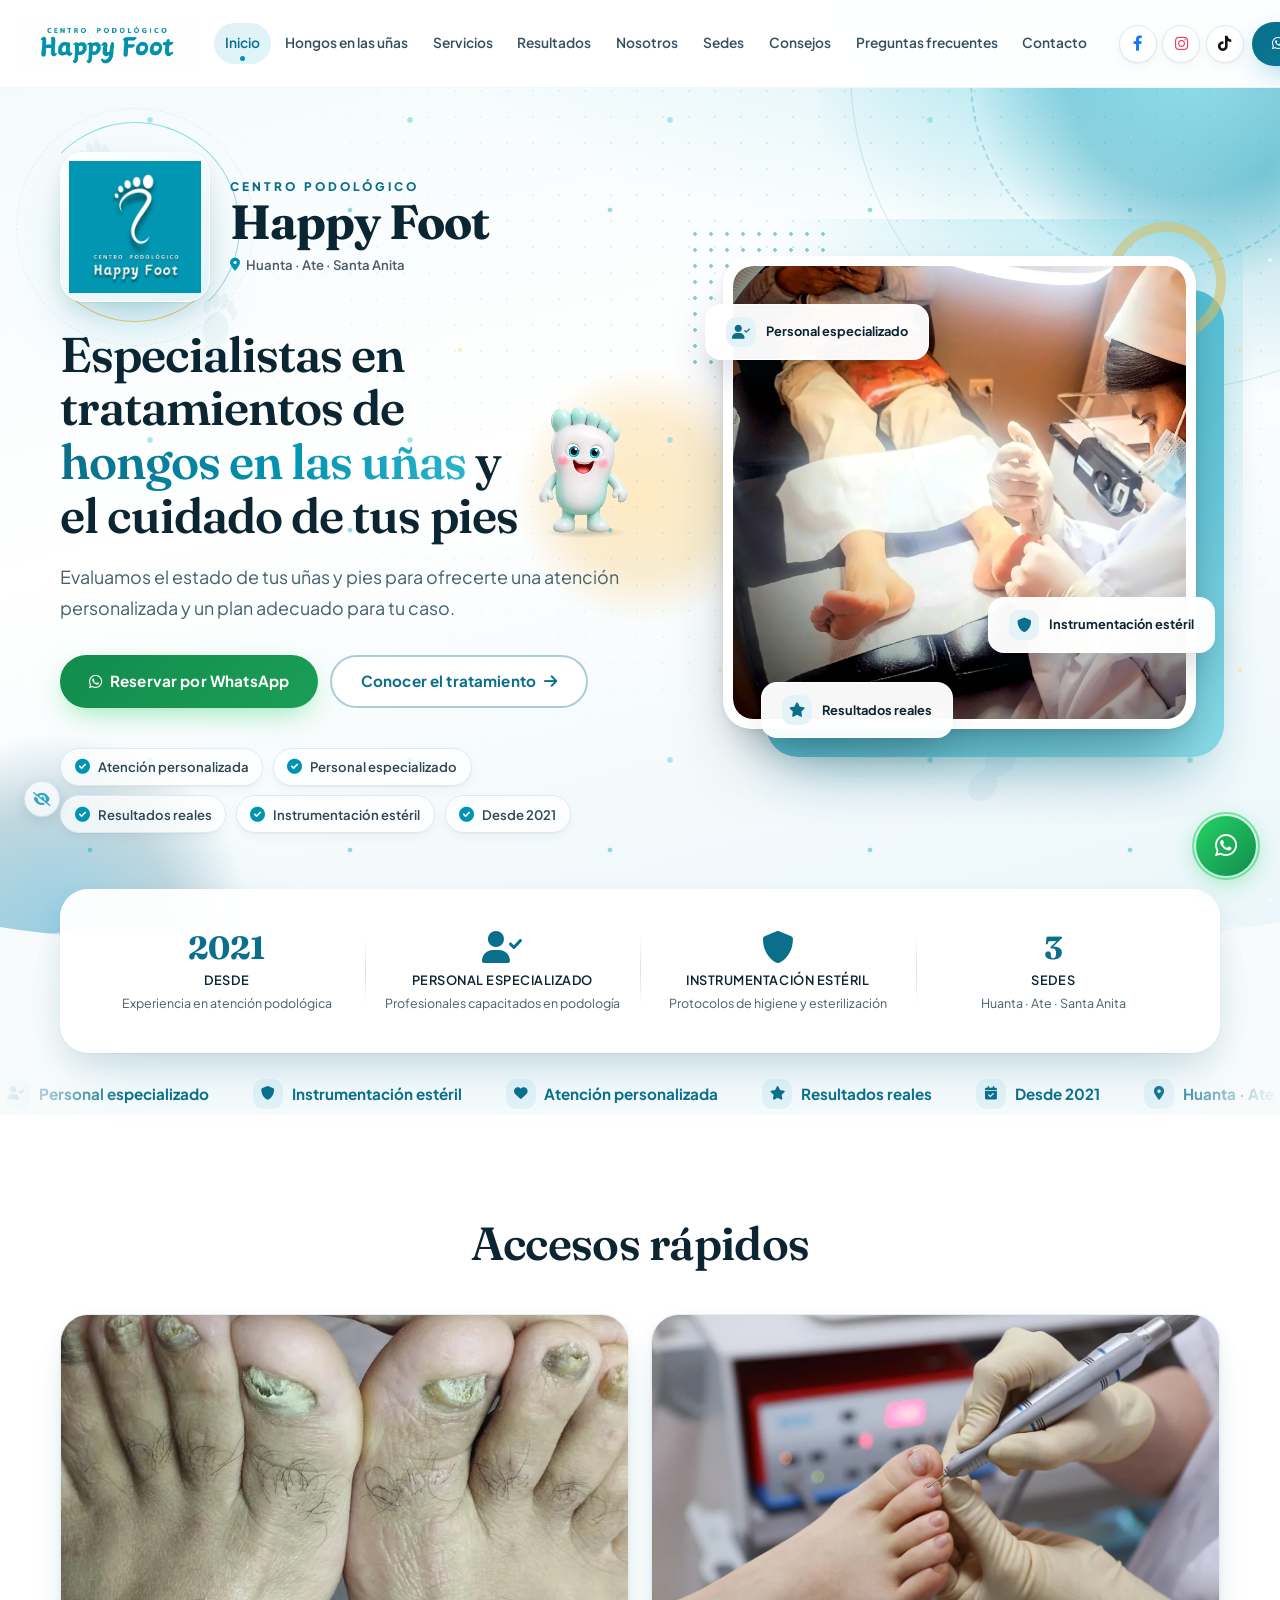
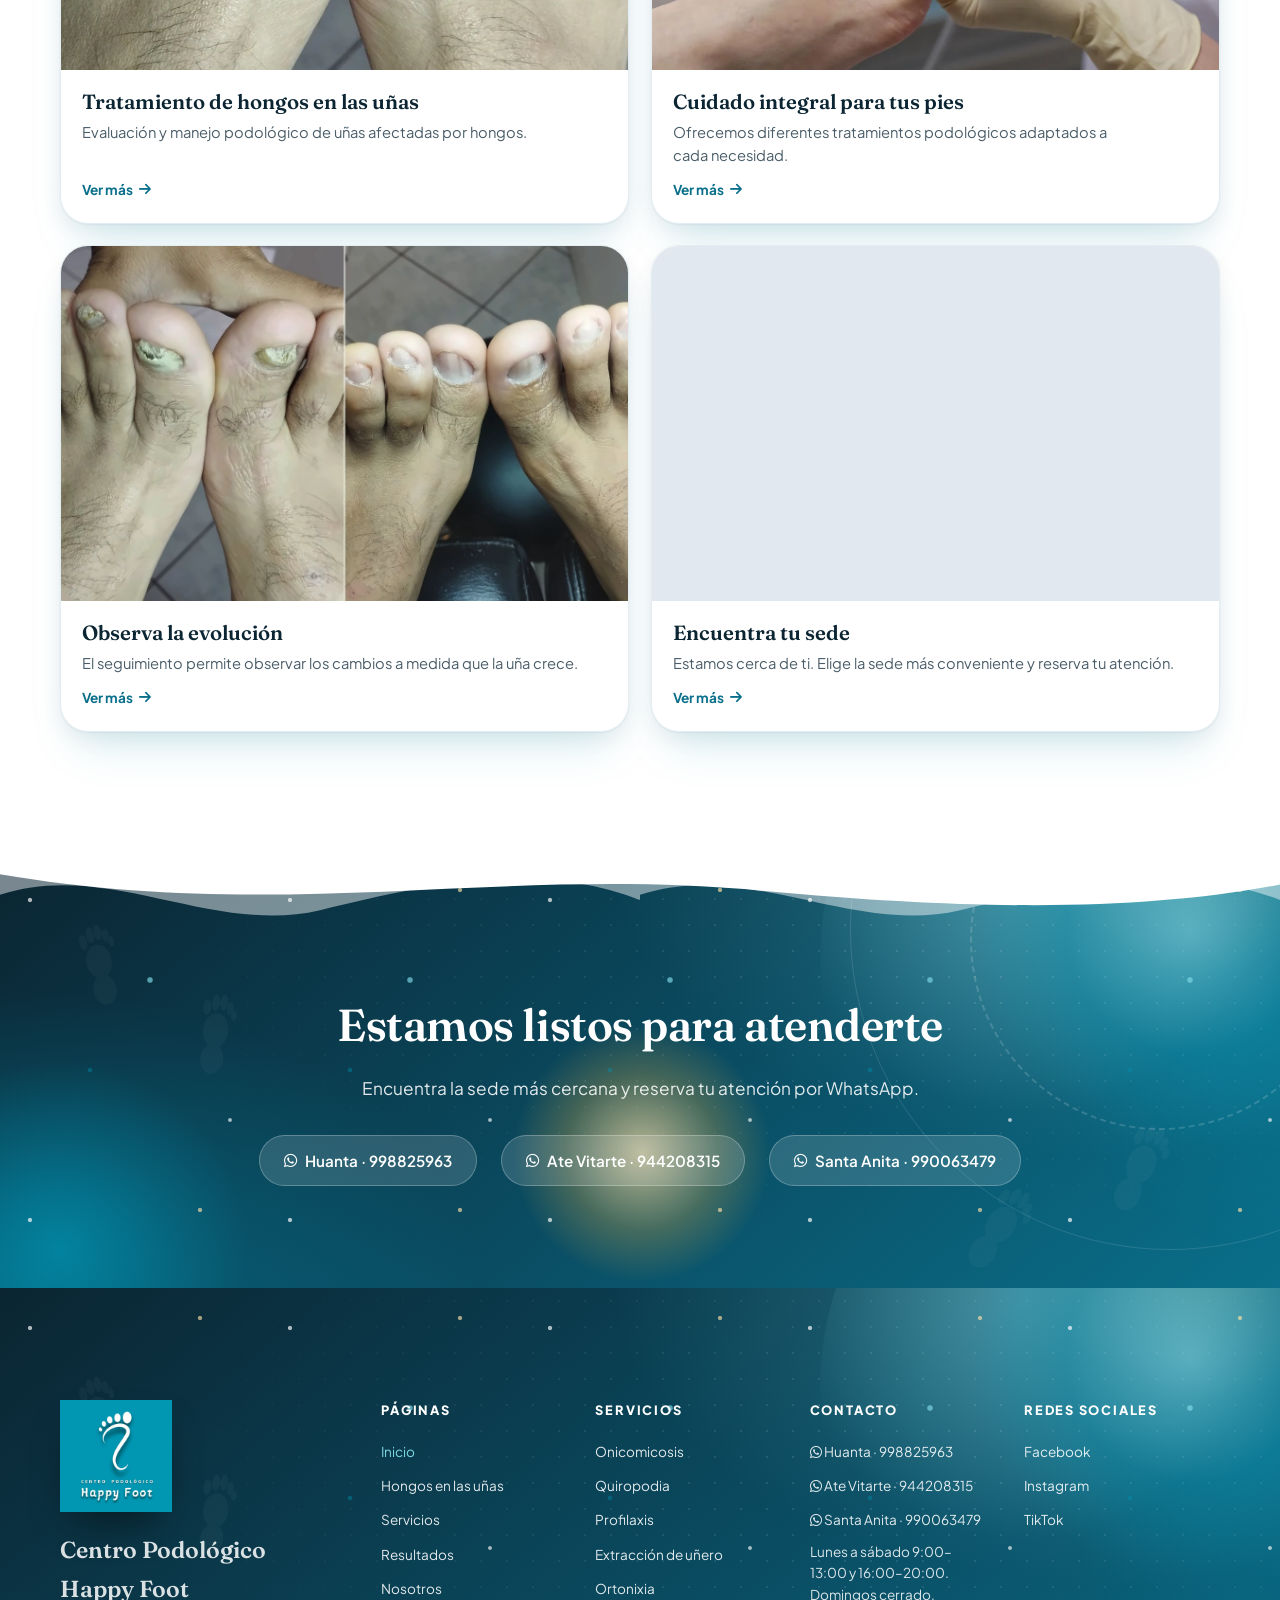
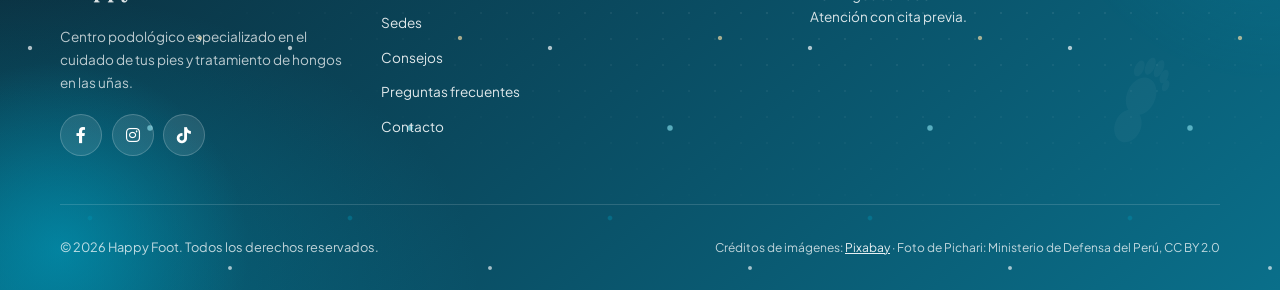
==== commit 9d5e588c: "Happy, la mascota animada: añadida a todas las páginas (carga diferida, sin tapar textos ni fotos, v" ====
--- a/index.html
+++ b/index.html
@@ -221,5 +221,8 @@
   <button class="back-to-top" id="backToTop" type="button" aria-label="Volver arriba"><i class="fas fa-chevron-up" aria-hidden="true"></i></button>
 
   <script src="js/main.js?v=12" defer></script>
+  <!-- Happy (mascota) -->
+  <link rel="stylesheet" href="happy/happy.css?v=4" media="print" onload="this.media='all'">
+  <script>addEventListener('load',function(){var s=document.createElement('script');s.src='happy/happy.js?v=4';document.body.appendChild(s)})</script>
 </body>
 </html>
--- a/happy/happy.css
+++ b/happy/happy.css
@@ -0,0 +1,44 @@
+/* Happy Foot mascot (phase 2 milestone 3 preview). Only transform/opacity animate; no filters. */
+.hfh{position:absolute;left:0;top:0;width:0;height:0;z-index:900;pointer-events:none;contain:layout style}
+.hfh *{position:absolute}
+.hfh-size{left:0;top:0;width:0;height:0;transform-origin:0 0}
+.hfh-mover,.hfh-w,.hfh-fx{left:0;top:0;width:0;height:0;will-change:transform}
+.hfh-w{transform-origin:0 0}
+.hfh-pose{left:0;top:0;opacity:0;will-change:opacity}
+.hfh-face{transform-origin:0 0}
+.hfh-pv{left:0;top:0;width:0;height:0;transform-origin:0 0;will-change:transform}
+.hfh-pv0{left:0;top:0;width:0;height:0}
+.hfh-s{background-repeat:no-repeat}
+.hfh-shadow{left:-120px;top:-16px;width:240px;height:32px;border-radius:50%;background:radial-gradient(closest-side,rgba(30,80,90,.26),rgba(30,80,90,.1) 60%,transparent)}
+.hfh-bubble{left:-210px;top:-400px;width:420px;height:420px;border-radius:50%;opacity:0;transform:scale(0);
+ background:radial-gradient(circle at 35% 30%,rgba(255,255,255,.95) 0 6%,rgba(255,255,255,0) 9%),
+ radial-gradient(circle,rgba(255,255,255,0) 58%,rgba(190,240,232,.45) 70%,rgba(255,255,255,.9) 74%,rgba(170,220,250,.5) 77%,rgba(255,255,255,0) 80%)}
+.hfh-drop{left:-7px;top:-197px;width:14px;height:14px;border-radius:50%;background:#c9f1ea;border:2px solid #fff;opacity:0}
+.hfh-fx{top:-200px}
+.hfh-flash{left:-280px;top:-280px;width:560px;height:560px;border-radius:50%;opacity:0;transform:scale(0);
+ background:radial-gradient(closest-side,#fff 0,#fff 34%,rgba(220,252,255,.9) 52%,rgba(120,225,245,.5) 74%,rgba(120,225,245,0) 100%)}
+.hfh-ring{left:-150px;top:-150px;width:300px;height:300px;border-radius:50%;opacity:0;transform:scale(0);border:7px solid rgba(255,255,255,.95);
+ box-shadow:0 0 0 4px rgba(120,220,240,.45),inset 0 0 0 3px rgba(120,220,240,.35)}
+.hfh-sline{left:-4px;top:-52px;width:8px;height:52px;border-radius:4px;opacity:0;transform-origin:50% 100%;background:linear-gradient(rgba(60,200,225,.95),rgba(170,240,250,.6))}
+.hfh-spk{left:-20px;top:-20px;width:40px;height:40px;opacity:0;clip-path:polygon(50% 0,61% 39%,100% 50%,61% 61%,50% 100%,39% 61%,0 50%,39% 39%)}
+.hfh-spk.y{background:#ffc93a}.hfh-spk.c{background:#39cbe6}.hfh-spk.w{background:#9ff0ff}
+.hfh-q{left:40px;top:-470px;width:70px;height:90px;line-height:90px;text-align:center;font:800 88px/90px 'Fraunces',Georgia,serif;color:#0193b2;opacity:0;transform-origin:50% 100%}
+.hfh-z{left:70px;top:-330px;font:800 46px/1 'Plus Jakarta Sans',system-ui,sans-serif;color:#378fae;opacity:0}
+.hfh-z:nth-of-type(2n){font-size:38px}
+.hfh-spark{left:62px;top:-330px;width:34px;height:34px;opacity:0;color:#f4b942;font-size:34px;line-height:34px;text-align:center}
+.hfh-x{left:150px;top:-450px;color:#f29d1f}
+.hfh-ladder{left:-145px;top:0;width:290px;height:0;opacity:0;background-repeat:repeat-y;background-size:290px 52px;background-position:0 100%;transform-origin:50% 100%;will-change:transform,opacity}
+.hfh-say{left:0;top:0;white-space:nowrap;font:700 12px/1.25 'Plus Jakarta Sans',system-ui,sans-serif;color:#0a5f75;background:#fff;border:1.5px solid #bfe6ee;border-radius:14px;padding:4px 9px;
+ box-shadow:0 3px 10px rgba(1,80,100,.12);opacity:0;transform-origin:0 100%;will-change:transform,opacity}
+.hfh-say::after{content:'';left:12px;bottom:-6px;width:9px;height:9px;background:#fff;border:1.5px solid #bfe6ee;border-width:0 1.5px 1.5px 0;transform:rotate(45deg)}
+.hfh-say.r{transform-origin:100% 100%}.hfh-say.r::after{left:auto;right:12px}
+.hfh-say.c{transform-origin:50% 100%}.hfh-say.c::after{left:calc(50% - 5px)}
+@media (max-width:759px){.hfh-say{font-size:11.5px;padding:4px 8px}}
+.hfh-toggle{position:fixed;left:1.5rem;bottom:5.2rem;z-index:998;width:36px;height:36px;border-radius:50%;border:1px solid rgba(1,147,178,.18);background:#fff;color:#0193b2;
+ box-shadow:0 4px 14px rgba(11,37,50,.12);display:flex;align-items:center;justify-content:center;font-size:14px;cursor:pointer;opacity:.75;transition:opacity .2s}
+.hfh-toggle:hover,.hfh-toggle:focus-visible{opacity:1}
+@media (max-width:759px){.hfh-toggle{left:1rem;bottom:4.6rem;width:32px;height:32px;font-size:13px}}
+@media (prefers-reduced-motion:reduce){.hfh-bubble,.hfh-drop,.hfh-fx,.hfh-spark,.hfh-q,.hfh-z,.hfh-say,.hfh-ladder,.hfh-pbox{display:none}.hfh-pose[data-k="fw"]{opacity:1}}
+@media print{.hfh,.hfh-toggle{display:none}}
+/* v3 */
+.hfh-pbox{overflow:hidden;opacity:0;left:0;top:0;width:0;height:0}
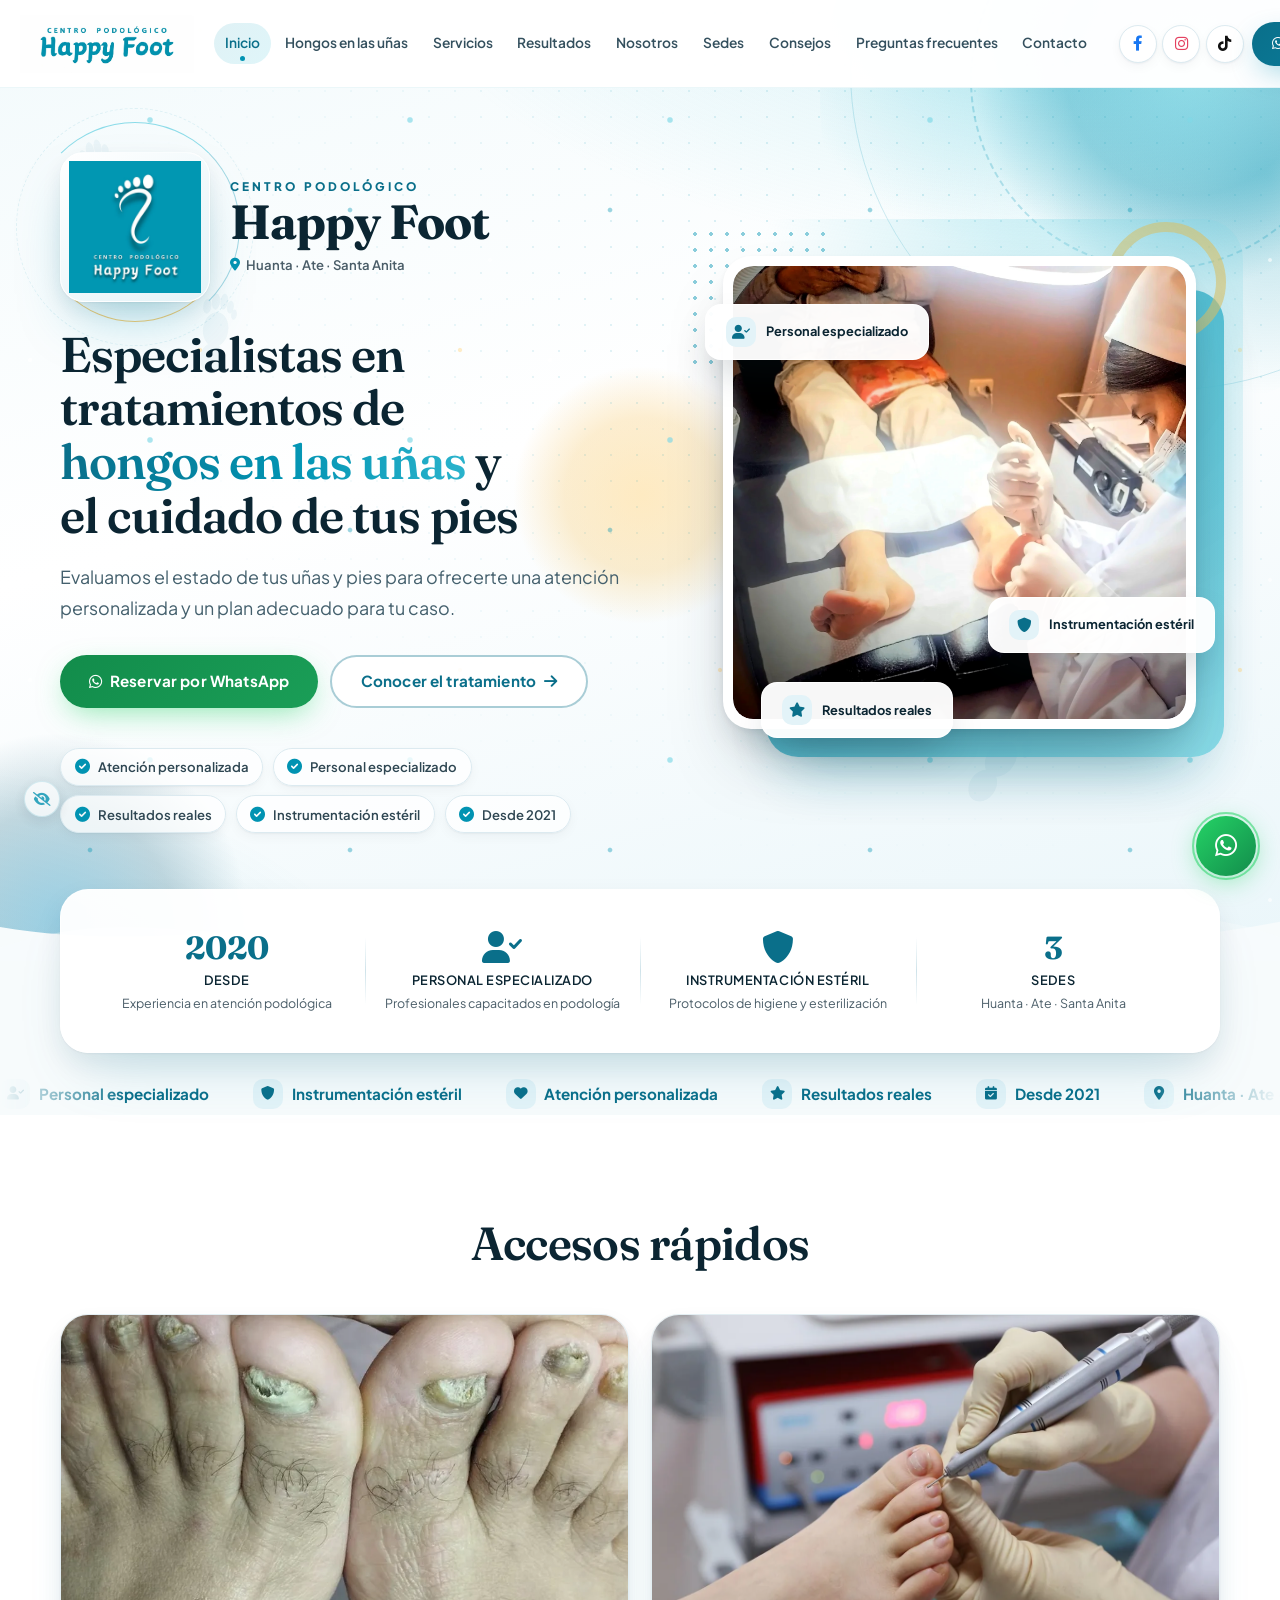
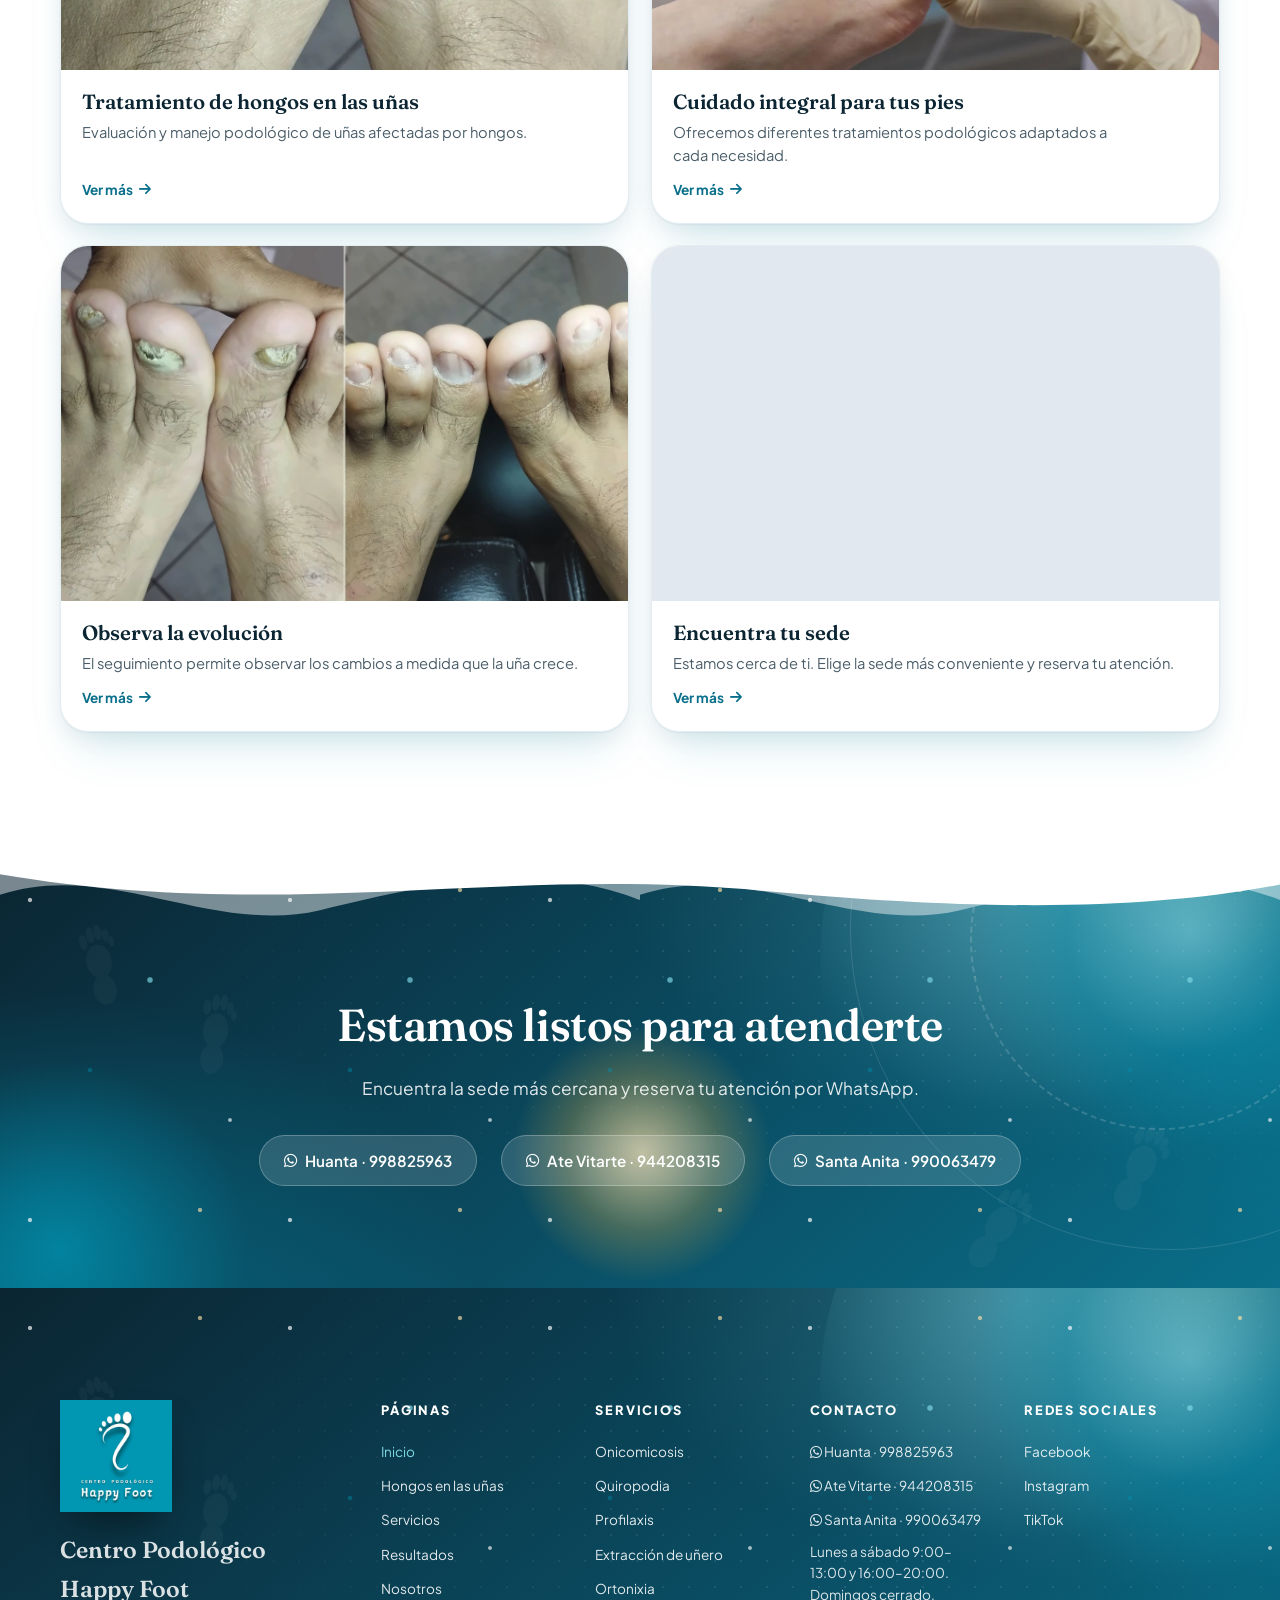
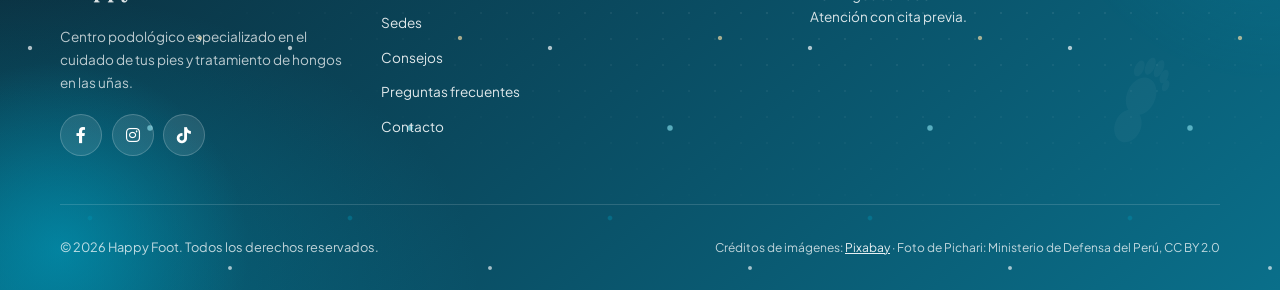
==== commit 69689a00: "Happy: caminar de frente/espaldas al aparecer e irse, intermedios al sentarse en botones y en la esc" ====
--- a/index.html
+++ b/index.html
@@ -222,7 +222,6 @@
 
   <script src="js/main.js?v=12" defer></script>
   <!-- Happy (mascota) -->
-  <link rel="stylesheet" href="happy/happy.css?v=4" media="print" onload="this.media='all'">
-  <script>addEventListener('load',function(){var s=document.createElement('script');s.src='happy/happy.js?v=4';document.body.appendChild(s)})</script>
+  <script>addEventListener('load',function(){var d=document,l=d.createElement('link');l.rel='stylesheet';l.href='happy/happy.css?v=5';l.onload=function(){var s=d.createElement('script');s.src='happy/happy.js?v=5';d.body.appendChild(s)};d.head.appendChild(l)})</script>
 </body>
 </html>
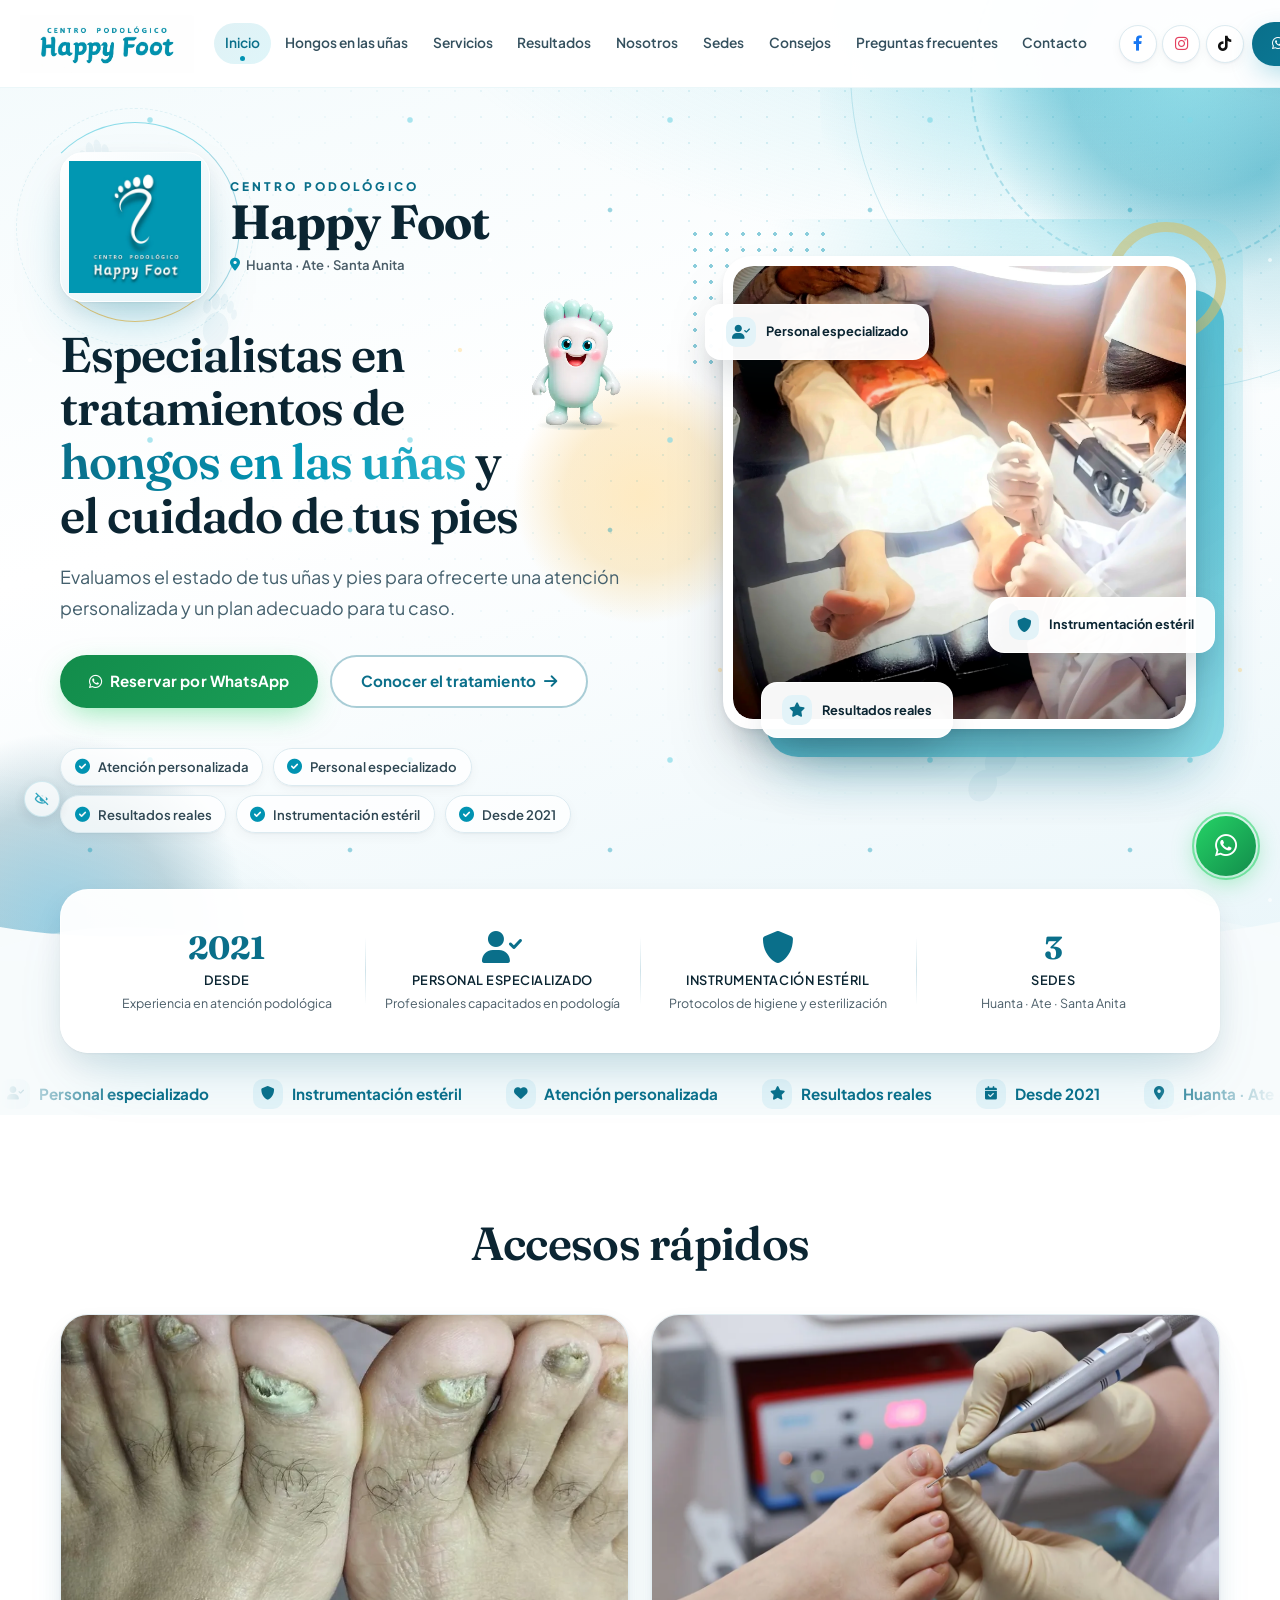
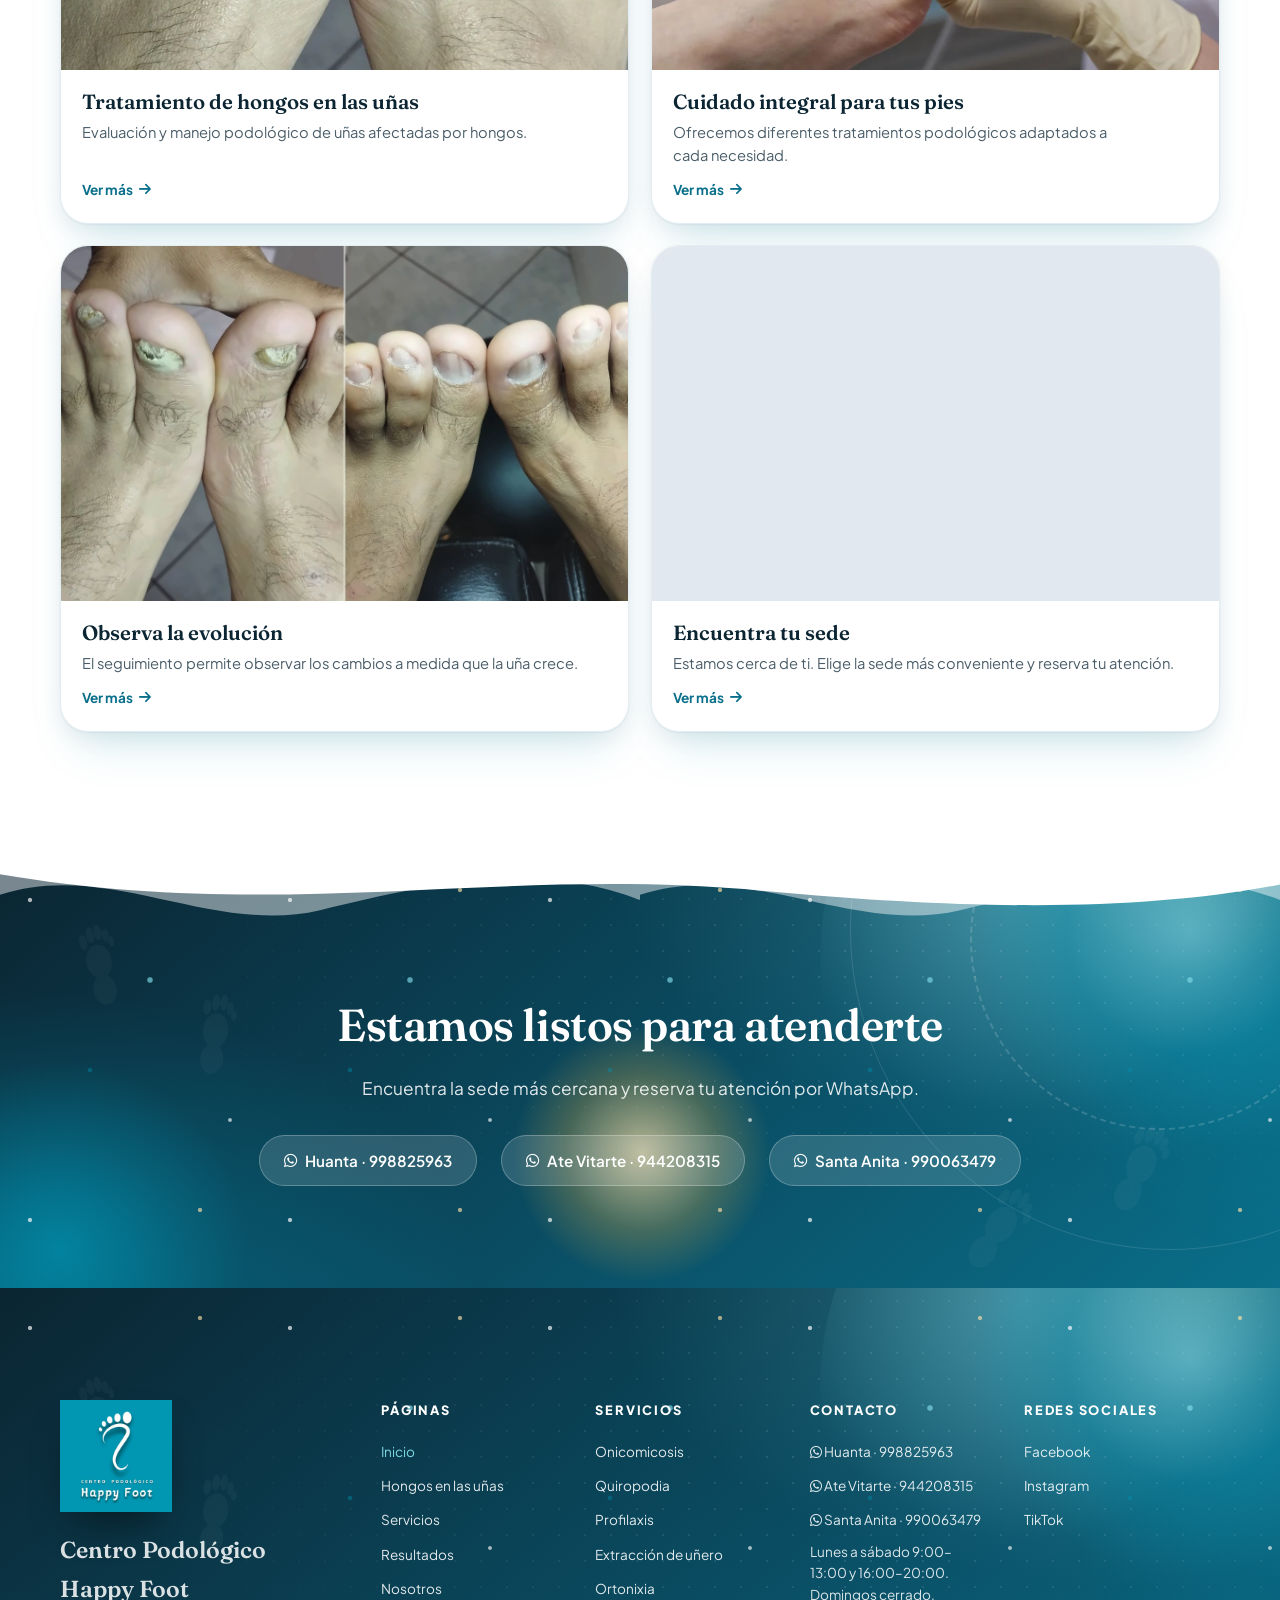
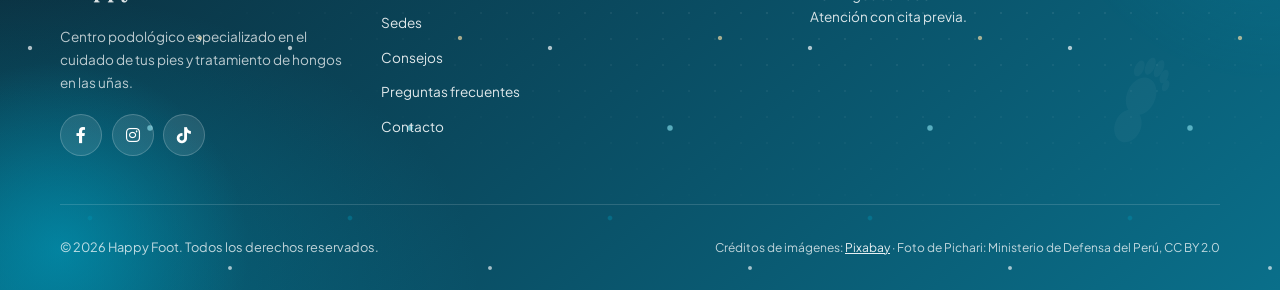
==== commit f91a4dc1: "Happy web v2: animaciones más fluidas (conserva filtros Síguenos y Estamos listos)" ====
--- a/index.html
+++ b/index.html
@@ -222,6 +222,6 @@
 
   <script src="js/main.js?v=12" defer></script>
   <!-- Happy (mascota) -->
-  <script>addEventListener('load',function(){var d=document,l=d.createElement('link');l.rel='stylesheet';l.href='happy/happy.css?v=5';l.onload=function(){var s=d.createElement('script');s.src='happy/happy.js?v=5';d.body.appendChild(s)};d.head.appendChild(l)})</script>
+  <script>(function(){var b='happy/',v='?v=8',d=0;function go(){if(d)return;d=1;requestAnimationFrame(function(){setTimeout(function(){var s=document.createElement('script');s.src=b+'happy.js'+v;s.async=true;document.body.appendChild(s)},0)})}try{new PerformanceObserver(go).observe({type:'largest-contentful-paint',buffered:true})}catch(e){}addEventListener('load',go);setTimeout(go,1200)})()</script>
 </body>
 </html>
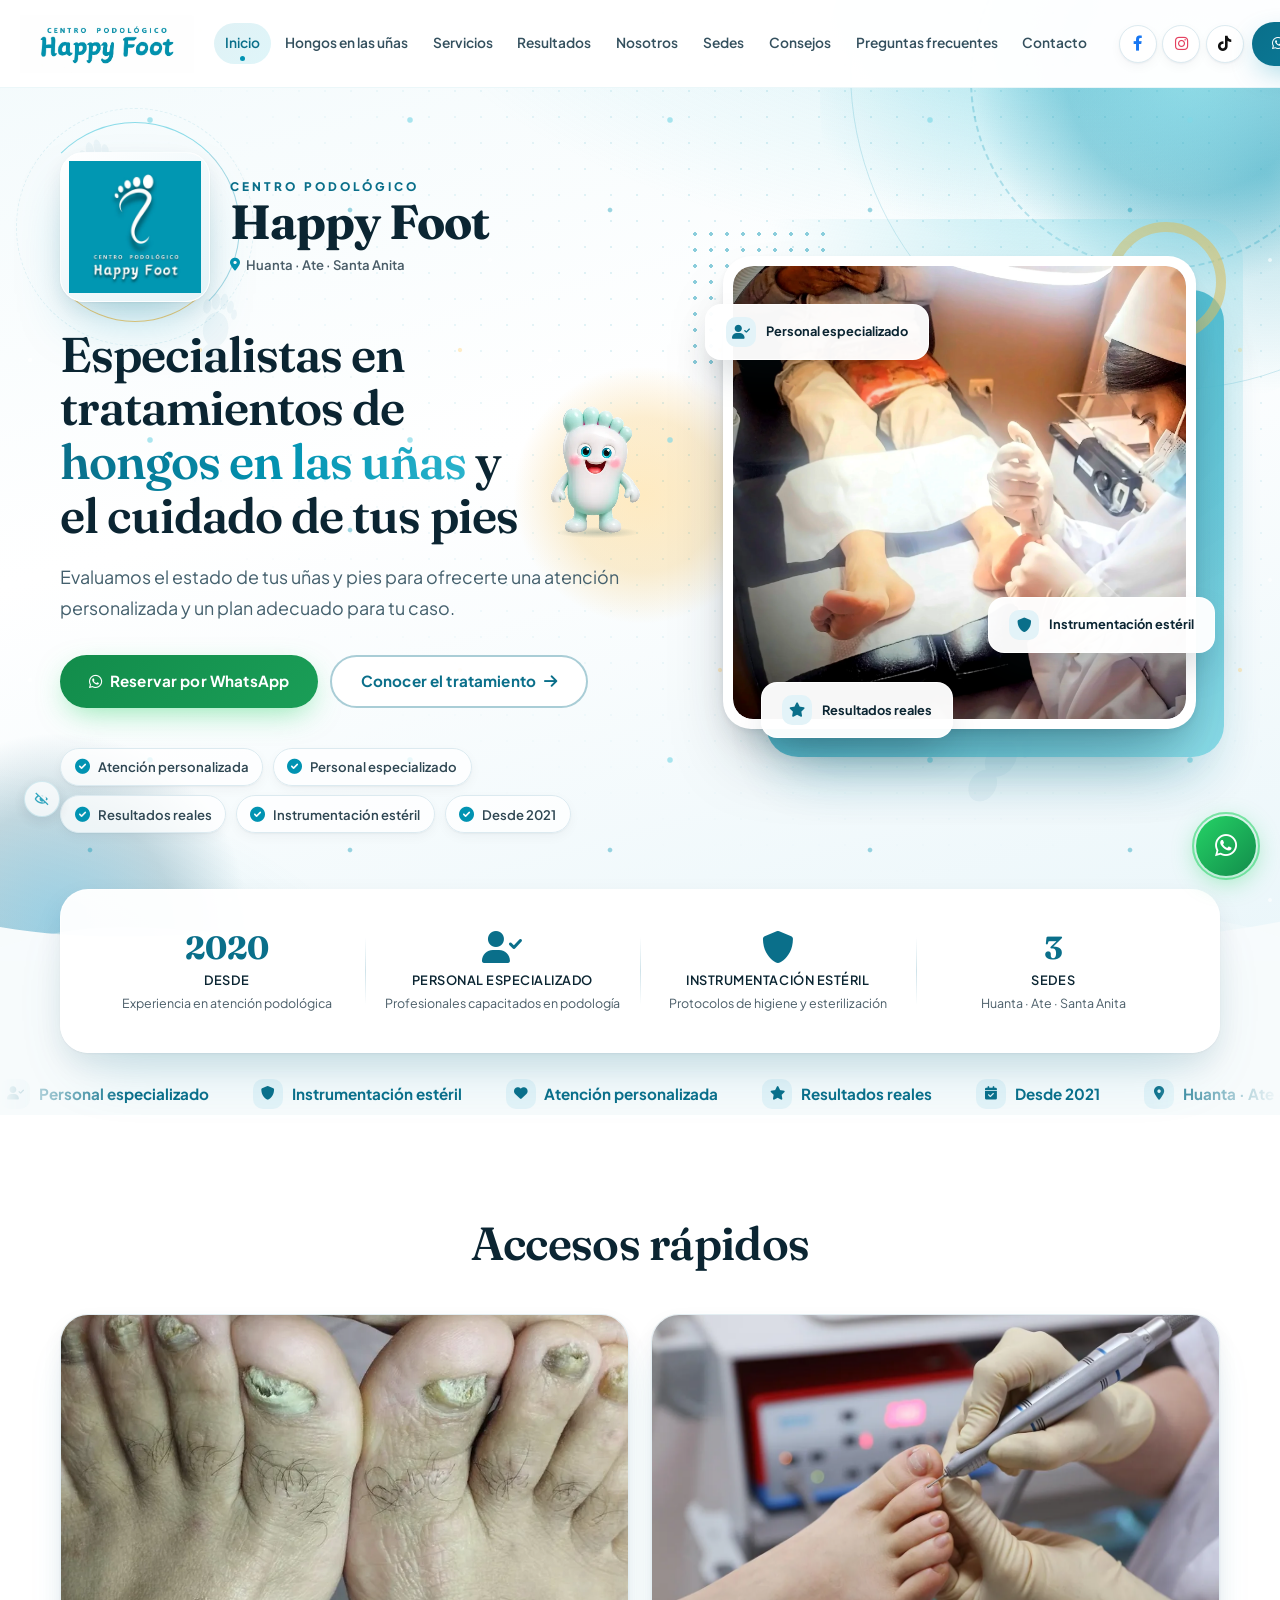
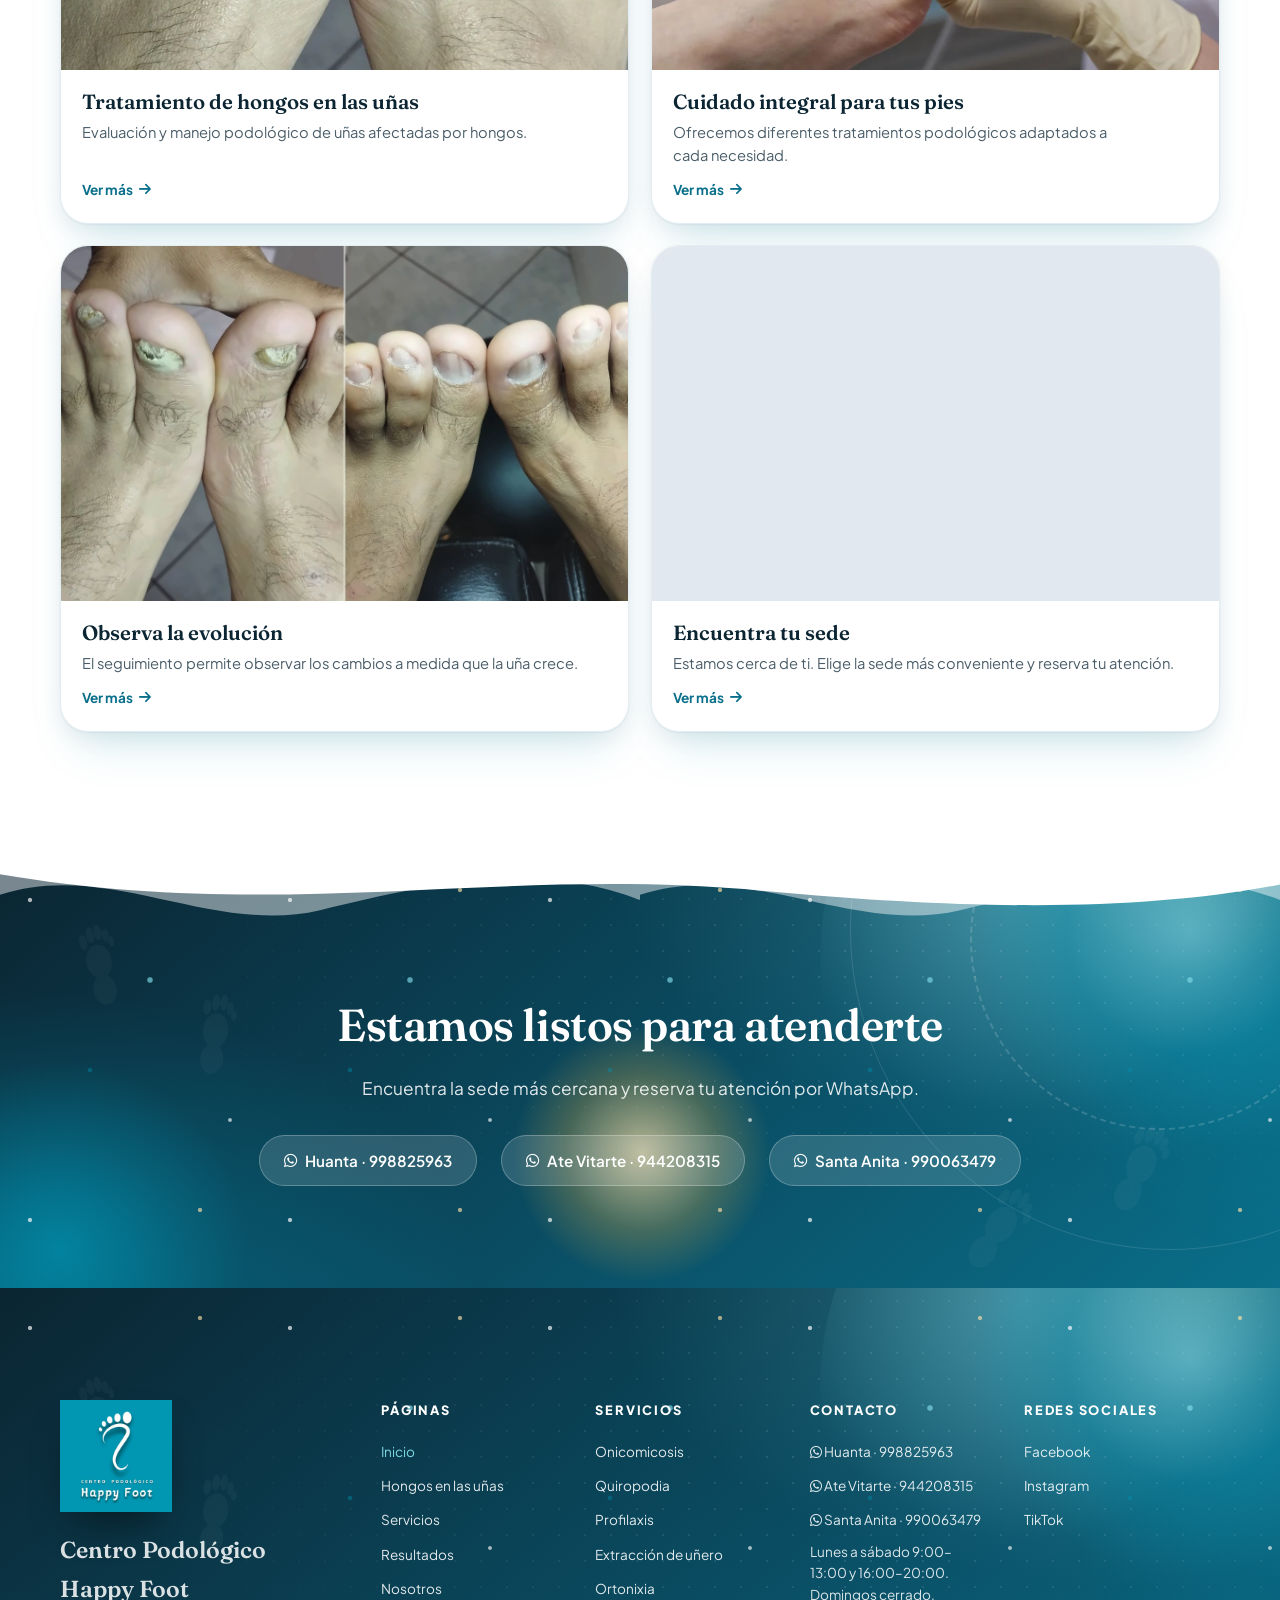
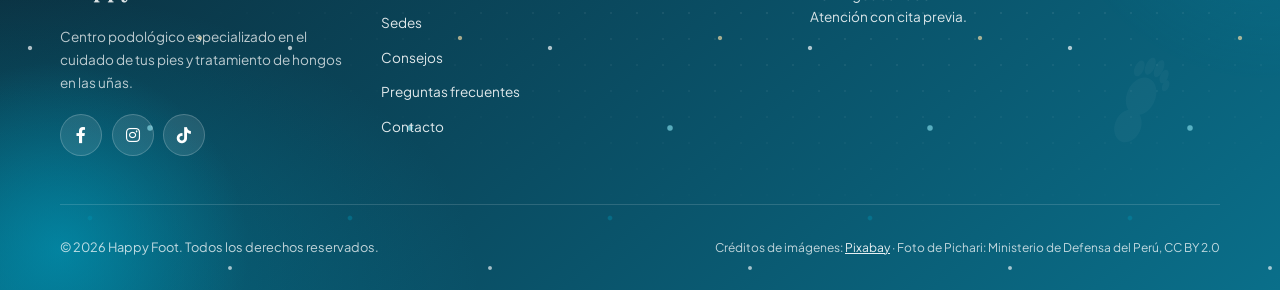
==== commit 3d365a5a: "Happy inicio: v=9" ====
--- a/index.html
+++ b/index.html
@@ -222,6 +222,6 @@
 
   <script src="js/main.js?v=12" defer></script>
   <!-- Happy (mascota) -->
-  <script>(function(){var b='happy/',v='?v=8',d=0;function go(){if(d)return;d=1;requestAnimationFrame(function(){setTimeout(function(){var s=document.createElement('script');s.src=b+'happy.js'+v;s.async=true;document.body.appendChild(s)},0)})}try{new PerformanceObserver(go).observe({type:'largest-contentful-paint',buffered:true})}catch(e){}addEventListener('load',go);setTimeout(go,1200)})()</script>
+  <script>(function(){var b='happy/',v='?v=9',d=0;function go(){if(d)return;d=1;requestAnimationFrame(function(){setTimeout(function(){var s=document.createElement('script');s.src=b+'happy.js'+v;s.async=true;document.body.appendChild(s)},0)})}try{new PerformanceObserver(go).observe({type:'largest-contentful-paint',buffered:true})}catch(e){}addEventListener('load',go);setTimeout(go,1200)})()</script>
 </body>
 </html>
